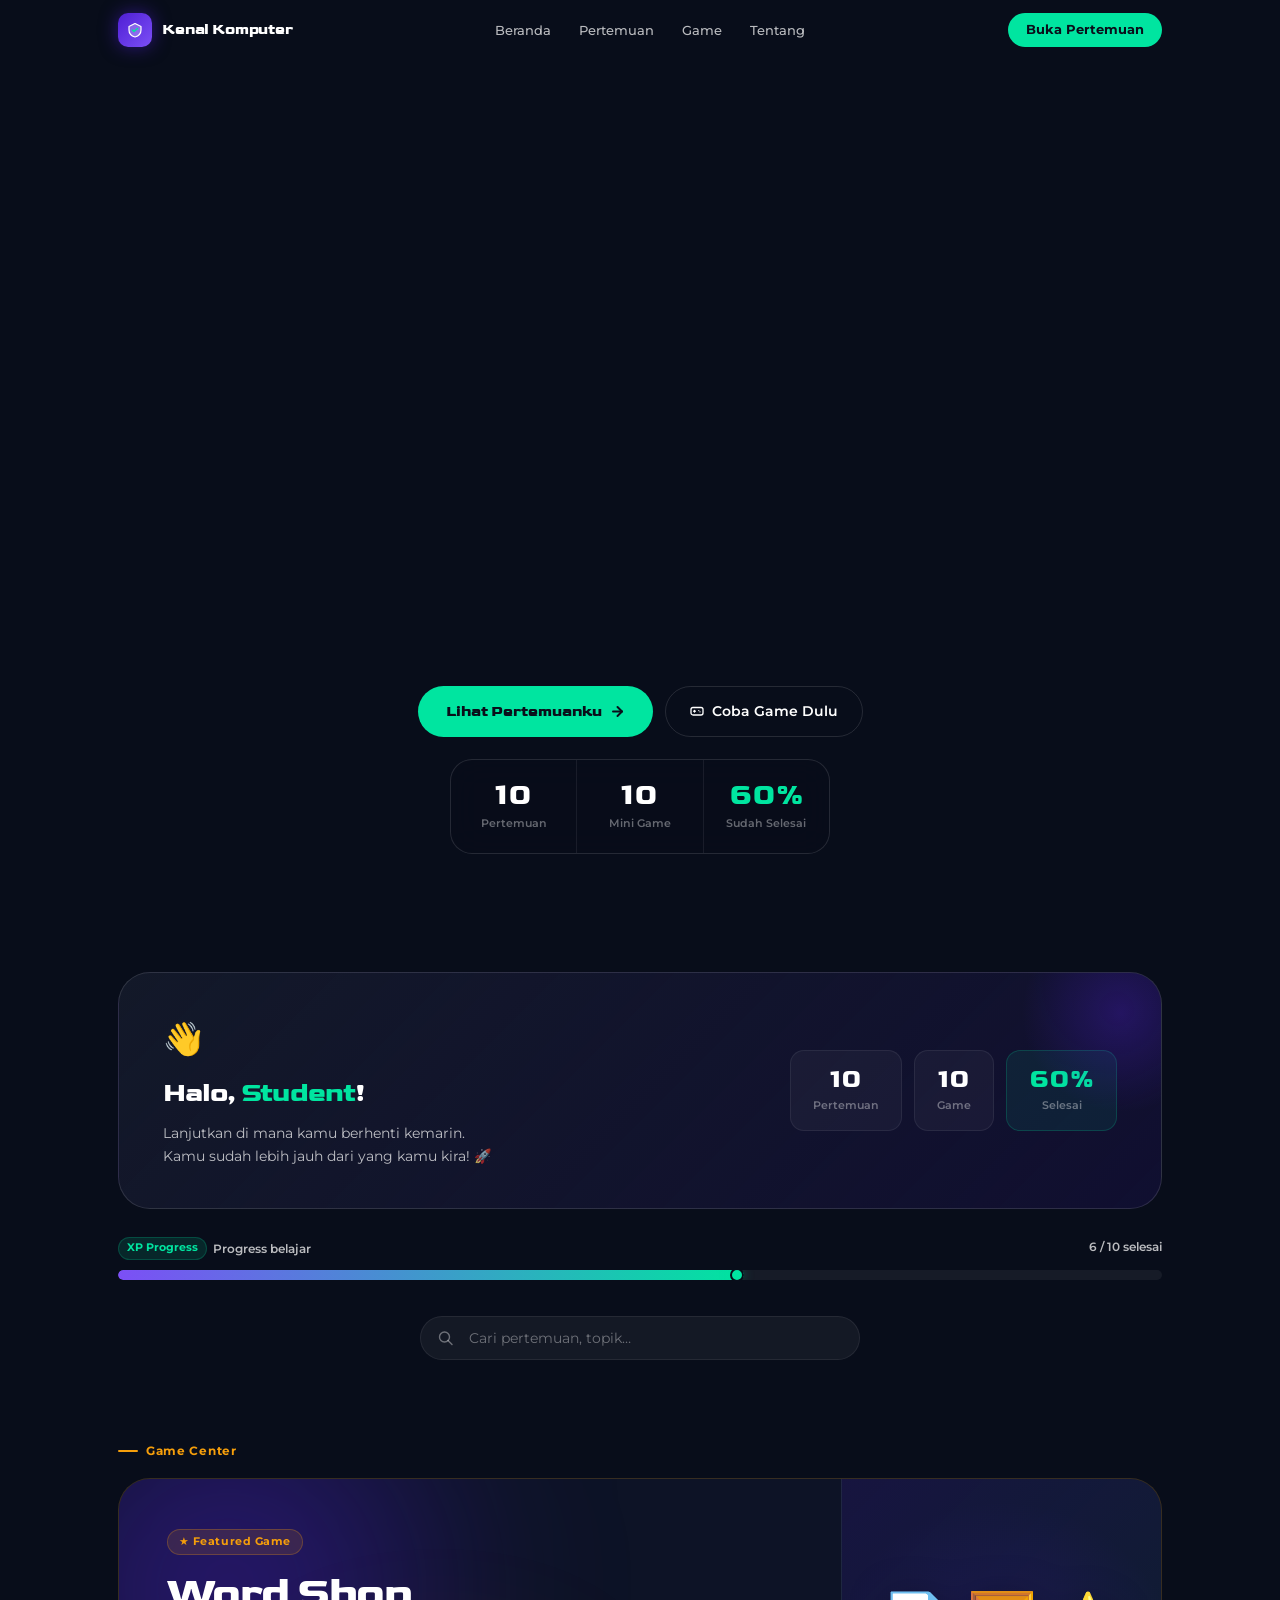
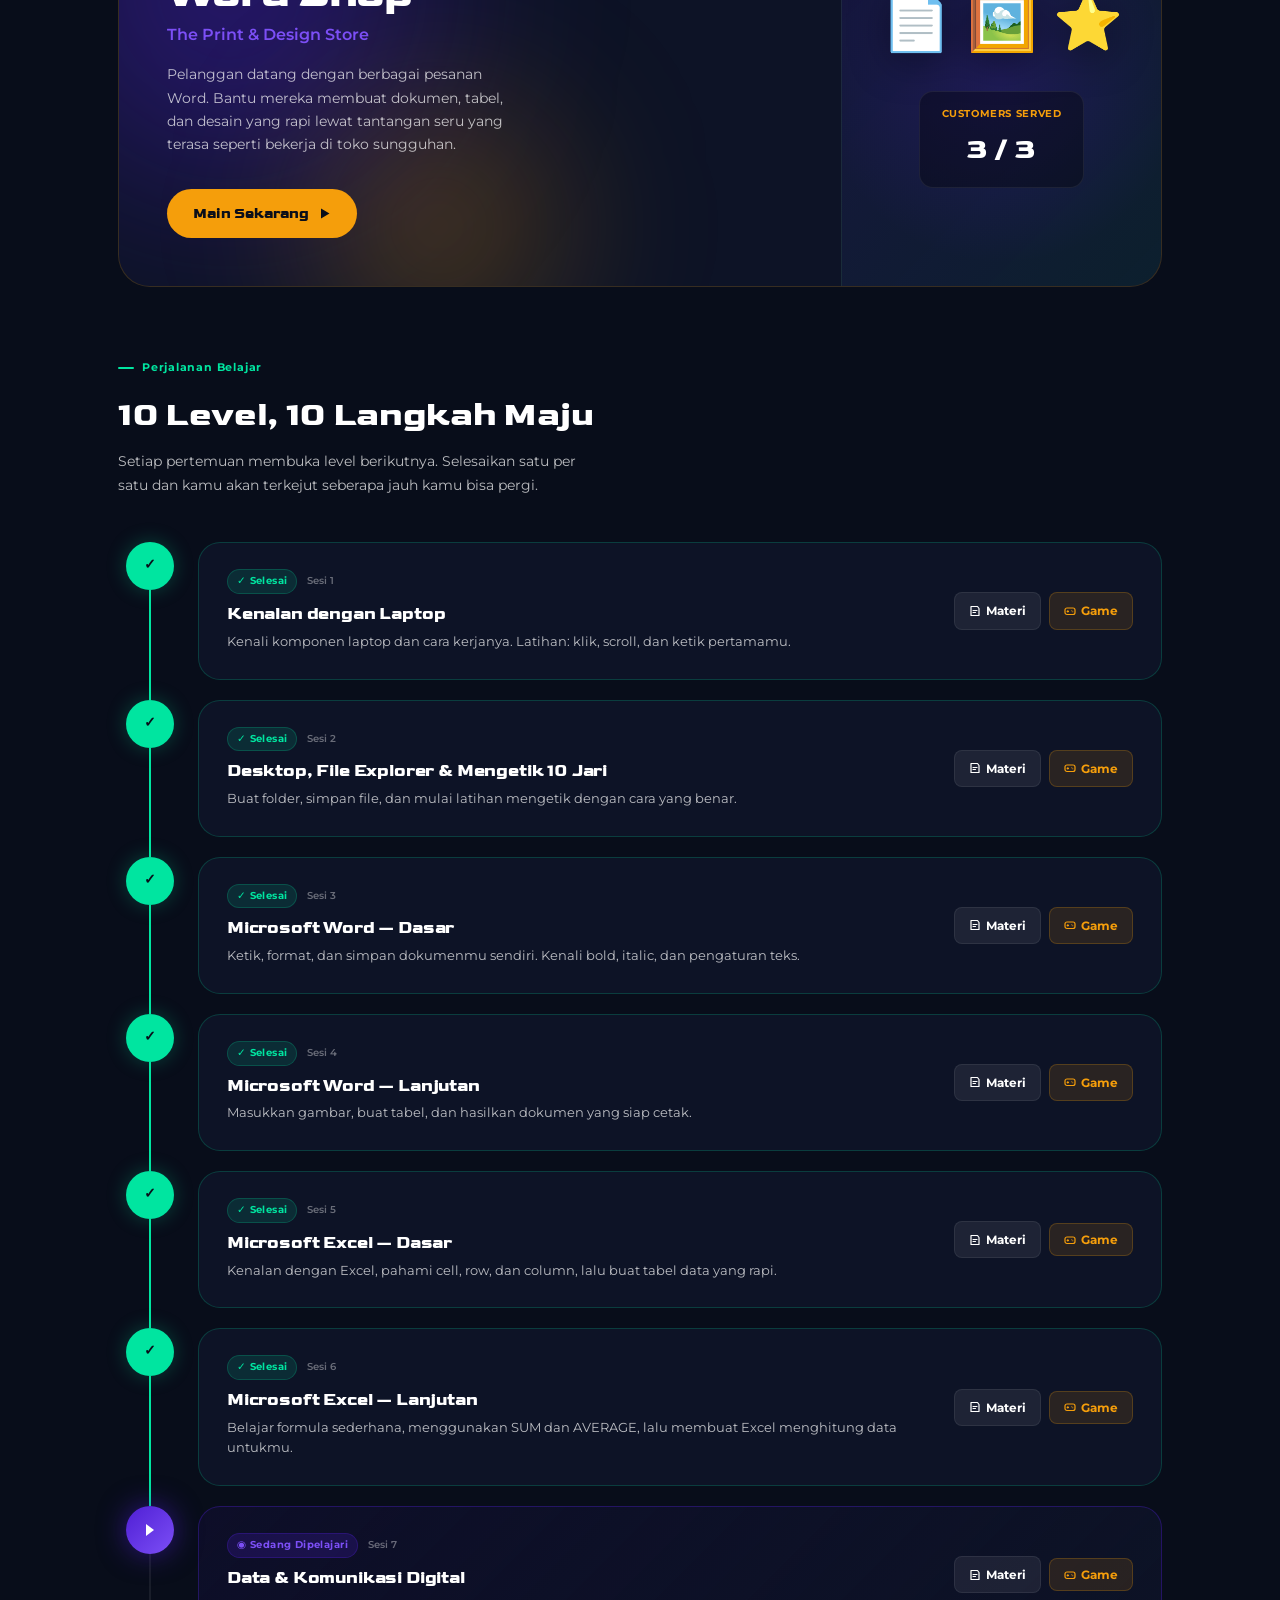
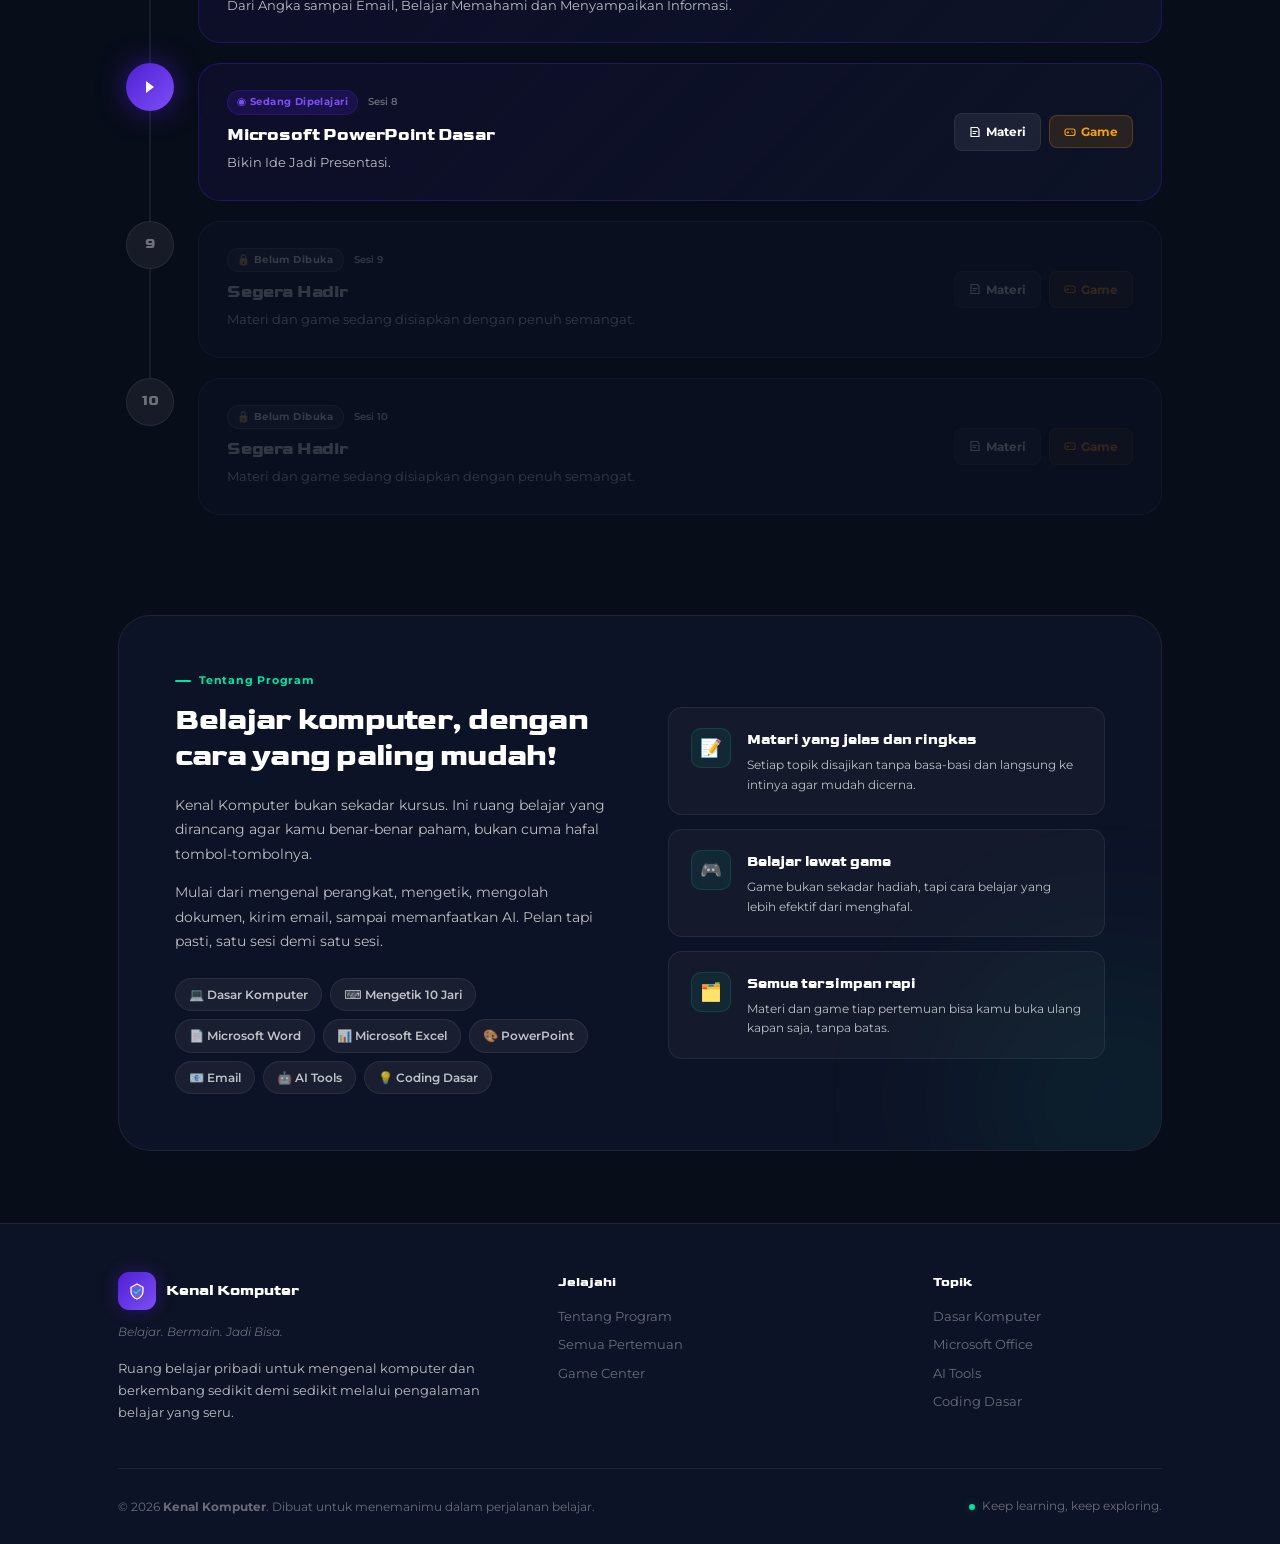
==== index.html @ 7214a3d4 "Update : unlocked pertemuan 7 dan 8" ====
<!DOCTYPE html>
<html lang="id">

<head>
  <meta charset="UTF-8" />
  <meta name="viewport" content="width=device-width, initial-scale=1.0, viewport-fit=cover" />
  <title>Kenal Komputer - Ruang Belajarmu</title>
  <meta name="description" content="Ruang belajar komputer dari nol dengan materi interaktif, video, dan game." />
  <meta property="og:title" content="Kenal Komputer - Ruang Belajarmu" />
  <meta property="og:description" content="Ruang belajar komputer dari nol dengan materi interaktif, video, dan game." />
  <meta property="og:type" content="website" />
  <meta name="twitter:card" content="summary_large_image" />
  <link rel="preconnect" href="https://fonts.googleapis.com" />
  <link rel="preconnect" href="https://fonts.gstatic.com" crossorigin />
  <link
    href="https://fonts.googleapis.com/css2?family=Goldman:wght@400;700&family=Montserrat:wght@300;400;500;600;700;800&display=swap"
    rel="stylesheet" />
  <style>
    /* ════════════════════════════════════════════
   TOKENS
════════════════════════════════════════════ */
    :root {
      --navy: #080D1A;
      --navy-2: #0D1326;
      --navy-3: #131929;
      --indigo: #4F1FD4;
      --indigo-lt: #7C4FF6;
      --mint: #00E5A0;
      --mint-dim: rgba(0, 229, 160, 0.12);
      --mint-glow: rgba(0, 229, 160, 0.25);
      --amber: #F59E0B;
      --amber-dim: rgba(245, 158, 11, 0.14);
      --ivory: #F5F1EB;
      --ivory-2: #EDE8DF;
      --white: #FFFFFF;
      --ink: #0A0E1A;
      --text-p: rgba(255, 255, 255, 0.72);
      --text-d: rgba(255, 255, 255, 0.38);
      --border: rgba(255, 255, 255, 0.07);
      --border-lt: rgba(255, 255, 255, 0.12);
      --r-s: 8px;
      --r-m: 14px;
      --r-l: 22px;
      --r-xl: 32px;
      --ease: cubic-bezier(.25, .1, .25, 1);
      --spring: cubic-bezier(.34, 1.56, .64, 1);
    }

    *,
    *::before,
    *::after {
      box-sizing: border-box;
      margin: 0;
      padding: 0
    }

    html {
      font-size: 16px;
      scroll-behavior: smooth
    }

    body {
      font-family: 'Montserrat', system-ui, sans-serif;
      background: var(--navy);
      color: var(--white);
      overflow-x: hidden;
      line-height: 1.6;
    }

    a {
      text-decoration: none;
      color: inherit
    }

    ul,
    ol {
      list-style: none
    }

    button {
      font-family: inherit;
      cursor: pointer;
      border: none;
      background: none
    }

    img {
      max-width: 100%;
      display: block
    }

    .sr-only {
      position: absolute;
      width: 1px;
      height: 1px;
      overflow: hidden;
      clip: rect(0, 0, 0, 0);
      white-space: nowrap
    }

    .wrap {
      width: 100%;
      max-width: 1100px;
      margin: 0 auto;
      padding: 0 28px
    }

    h1,
    h2,
    h3,
    .display {
      font-family: 'Goldman', sans-serif;
      letter-spacing: -0.01em
    }

    a:focus-visible,
    button:focus-visible {
      outline: 2px solid var(--mint);
      outline-offset: 3px;
      border-radius: 4px
    }

    /* ════════════════════════════════════════════
   NOISE TEXTURE OVERLAY
════════════════════════════════════════════ */
    body::before {
      content: '';
      position: fixed;
      inset: 0;
      z-index: 0;
      pointer-events: none;
      background-image: url("data:image/svg+xml,%3Csvg viewBox='0 0 256 256' xmlns='http://www.w3.org/2000/svg'%3E%3Cfilter id='n'%3E%3CfeTurbulence type='fractalNoise' baseFrequency='0.9' numOctaves='4' stitchTiles='stitch'/%3E%3C/filter%3E%3Crect width='100%25' height='100%25' filter='url(%23n)' opacity='0.04'/%3E%3C/svg%3E");
      opacity: 0.35;
    }

    /* ════════════════════════════════════════════
   NAVBAR
════════════════════════════════════════════ */
    .nav {
      position: fixed;
      top: 0;
      left: 0;
      right: 0;
      z-index: 900;
      height: 60px;
      transition: background .3s var(--ease);
    }

    .nav-inner {
      width: 100%;
      max-width: 1100px;
      margin: 0 auto;
      padding: 0 28px;
      height: 100%;
      display: flex;
      align-items: center;
      justify-content: space-between;
    }

    .nav.stuck {
      background: rgba(8, 13, 26, 0.90);
      backdrop-filter: blur(24px);
      -webkit-backdrop-filter: blur(24px);
      border-bottom: 1px solid var(--border);
    }

    .nav-logo {
      display: flex;
      align-items: center;
      gap: 10px;
      font-family: 'Goldman', sans-serif;
      font-weight: 800;
      font-size: 0.95rem;
      letter-spacing: -0.01em;
    }

    .logo-gem {
      width: 34px;
      height: 34px;
      border-radius: 10px;
      background: linear-gradient(135deg, var(--indigo), var(--indigo-lt));
      display: flex;
      align-items: center;
      justify-content: center;
      box-shadow: 0 0 18px rgba(79, 31, 212, 0.55);
      flex-shrink: 0;
    }

    .nav-links {
      display: flex;
      gap: 4px
    }

    .nav-a {
      font-size: 0.82rem;
      font-weight: 500;
      color: var(--text-p);
      padding: 6px 12px;
      border-radius: var(--r-s);
      transition: color .18s, background .18s;
    }

    .nav-a:hover {
      color: var(--white);
      background: rgba(255, 255, 255, 0.06)
    }

    .nav-cta {
      font-size: 0.80rem;
      font-weight: 700;
      background: var(--mint);
      color: var(--ink);
      padding: 7px 18px;
      border-radius: 100px;
      transition: box-shadow .2s, transform .2s;
    }

    .nav-cta:hover {
      box-shadow: 0 0 24px var(--mint-glow);
      transform: translateY(-1px)
    }

    .hamburger {
      display: none;
      flex-direction: column;
      gap: 5px;
      padding: 8px;
      border-radius: var(--r-s)
    }

    .hamburger span {
      display: block;
      width: 20px;
      height: 2px;
      background: var(--white);
      border-radius: 2px;
      transition: transform .22s, opacity .22s
    }

    .hamburger[aria-expanded="true"] span:nth-child(1) {
      transform: translateY(7px) rotate(45deg)
    }

    .hamburger[aria-expanded="true"] span:nth-child(2) {
      opacity: 0
    }

    .hamburger[aria-expanded="true"] span:nth-child(3) {
      transform: translateY(-7px) rotate(-45deg)
    }

    .mob-menu {
      display: none;
      position: fixed;
      top: 60px;
      left: 0;
      right: 0;
      z-index: 899;
      background: rgba(8, 13, 26, 0.97);
      backdrop-filter: blur(24px);
      padding: 12px 28px 24px;
      border-bottom: 1px solid var(--border);
      flex-direction: column;
      gap: 2px;
    }

    .mob-menu.open {
      display: flex
    }

    .mob-a {
      font-size: 0.9rem;
      font-weight: 600;
      color: var(--text-p);
      padding: 11px 12px;
      border-radius: var(--r-s);
      transition: background .15s, color .15s
    }

    .mob-a:hover {
      background: rgba(255, 255, 255, 0.05);
      color: var(--white)
    }

    /* ════════════════════════════════════════════
   HERO (FULL SCREEN VIDEO)
════════════════════════════════════════════ */
    .hero {
      min-height: 100svh;
      height: 100svh;
      width: 100%;
      display: flex;
      flex-direction: column;
      align-items: center;
      justify-content: flex-end;
      padding: 90px 24px 38px;
      position: relative;
      overflow: hidden;
      text-align: center;
    }

    /* full page video background */
    .hero-video-bg {
      position: absolute;
      inset: 0;
      width: 100%;
      height: 100%;
      z-index: 0;
      overflow: hidden;
      background: var(--navy);
    }

    .hero-video {
      width: 100%;
      height: 100%;
      object-fit: cover;
      display: block;
    }

    .hero-overlay {
      position: absolute;
      inset: 0;
      background: linear-gradient(
        180deg,
        rgba(8, 13, 26, 0.58) 0%,
        rgba(8, 13, 26, 0.12) 35%,
        rgba(8, 13, 26, 0.45) 70%,
        rgba(8, 13, 26, 0.92) 100%
      );
      pointer-events: none;
      z-index: 1;
    }

    .hero-inner {
      position: relative;
      z-index: 2;
      max-width: 860px;
      width: 100%;
      margin-bottom: 8px;
    }

    .hero-btns {
      display: flex;
      gap: 12px;
      justify-content: center;
      flex-wrap: wrap;
      margin-bottom: 22px;
    }

    .btn-main {
      display: inline-flex;
      align-items: center;
      gap: 8px;
      background: var(--mint);
      color: var(--ink);
      font-family: 'Goldman', sans-serif;
      font-weight: 700;
      font-size: 0.92rem;
      padding: 13px 28px;
      border-radius: 100px;
      box-shadow: 0 0 0 0 var(--mint-glow);
      transition: box-shadow .25s, transform .25s;
    }

    .btn-main:hover {
      box-shadow: 0 0 40px var(--mint-glow), 0 0 80px rgba(0, 229, 160, 0.12);
      transform: translateY(-2px)
    }

    .btn-outline {
      display: inline-flex;
      align-items: center;
      gap: 8px;
      color: var(--white);
      font-weight: 600;
      font-size: 0.90rem;
      padding: 13px 24px;
      border-radius: 100px;
      border: 1.5px solid var(--border-lt);
      transition: border-color .2s, background .2s, transform .2s;
    }

    .btn-outline:hover {
      border-color: rgba(255, 255, 255, 0.30);
      background: rgba(255, 255, 255, 0.06);
      transform: translateY(-1px)
    }

    /* hero stats strip */
    .hero-stats {
      display: flex;
      justify-content: center;
      gap: 0;
      max-width: 380px;
      margin: 0 auto;
      border: 1px solid var(--border-lt);
      border-radius: var(--r-l);
      overflow: hidden;
      background: rgba(8, 13, 26, 0.75);
      backdrop-filter: blur(16px);
      -webkit-backdrop-filter: blur(16px);
    }

    .hs {
      flex: 1;
      padding: 20px 12px;
      text-align: center;
      border-right: 1px solid var(--border)
    }

    .hs:last-child {
      border-right: none
    }

    .hs-n {
      display: block;
      font-family: 'Goldman', sans-serif;
      font-size: 1.9rem;
      font-weight: 800;
      color: var(--white);
      line-height: 1
    }

    .hs-n.mint {
      color: var(--mint)
    }

    .hs-l {
      display: block;
      font-size: 0.69rem;
      font-weight: 600;
      color: var(--text-d);
      margin-top: 5px
    }

    /* scroll cue */
    .scroll-cue {
      position: absolute;
      bottom: 32px;
      left: 50%;
      transform: translateX(-50%);
      display: flex;
      flex-direction: column;
      align-items: center;
      gap: 8px;
      opacity: 0.45;
      animation: fadeInUp 1s .8s both;
    }

    .scroll-cue span {
      font-size: 0.68rem;
      font-weight: 600;
      color: var(--text-d);
      letter-spacing: .05em
    }

    .scroll-mouse {
      width: 22px;
      height: 34px;
      border: 1.5px solid rgba(255, 255, 255, 0.25);
      border-radius: 11px;
      display: flex;
      justify-content: center;
      padding-top: 6px;
    }

    .scroll-wheel {
      width: 3px;
      height: 7px;
      background: var(--mint);
      border-radius: 2px;
      animation: scrollWheel 1.8s ease-in-out infinite
    }

    @keyframes scrollWheel {
      0% {
        transform: translateY(0);
        opacity: 1
      }

      100% {
        transform: translateY(10px);
        opacity: 0
      }
    }

    /* ════════════════════════════════════════════
   PROGRESS BANNER
════════════════════════════════════════════ */
    .progress-sec {
      padding: 72px 0 0;
      position: relative;
      z-index: 1
    }

    .pcard {
      background: linear-gradient(135deg, var(--navy-3) 0%, rgba(79, 31, 212, 0.12) 100%);
      border: 1px solid var(--border-lt);
      border-radius: var(--r-xl);
      padding: 40px 44px;
      display: grid;
      grid-template-columns: 1fr auto;
      gap: 36px;
      align-items: center;
      position: relative;
      overflow: hidden;
    }

    .pcard::before {
      content: '';
      position: absolute;
      top: -60px;
      right: -60px;
      width: 200px;
      height: 200px;
      border-radius: 50%;
      background: radial-gradient(circle, rgba(79, 31, 212, 0.3), transparent 70%);
      pointer-events: none;
    }

    .pcard-wave {
      font-size: 2rem;
      display: inline-block;
      animation: wave 3s ease-in-out infinite
    }

    @keyframes wave {

      0%,
      60%,
      100% {
        transform: rotate(0)
      }

      10%,
      30% {
        transform: rotate(-14deg)
      }

      20% {
        transform: rotate(12deg)
      }

      40% {
        transform: rotate(-4deg)
      }

      50% {
        transform: rotate(8deg)
      }
    }

    .pcard-greet {
      font-family: 'Goldman', sans-serif;
      font-size: 1.7rem;
      font-weight: 800;
      letter-spacing: -0.03em;
      margin: 8px 0 6px;
    }

    .pcard-name {
      color: var(--mint)
    }

    .pcard-msg {
      font-size: 0.88rem;
      color: var(--text-p);
      line-height: 1.65
    }

    .pcard-stats {
      display: flex;
      gap: 12px;
      flex-shrink: 0
    }

    .pstat {
      background: rgba(255, 255, 255, 0.04);
      border: 1px solid var(--border);
      border-radius: var(--r-m);
      padding: 16px 22px;
      text-align: center;
      min-width: 80px;
    }

    .pstat.hi {
      background: rgba(0, 229, 160, 0.08);
      border-color: rgba(0, 229, 160, 0.18)
    }

    .pstat-n {
      display: block;
      font-family: 'Goldman', sans-serif;
      font-size: 1.6rem;
      font-weight: 800;
      color: var(--white);
      line-height: 1
    }

    .pstat.hi .pstat-n {
      color: var(--mint)
    }

    .pstat-l {
      font-size: 0.68rem;
      font-weight: 600;
      color: var(--text-d);
      margin-top: 4px;
      display: block
    }

    /* xp bar */
    .xp-wrap {
      margin-top: 28px
    }

    .xp-head {
      display: flex;
      justify-content: space-between;
      margin-bottom: 10px;
      font-size: 0.78rem;
      font-weight: 600;
      color: var(--text-p)
    }

    .xp-label-left {
      display: flex;
      align-items: center;
      gap: 6px
    }

    .xp-tag {
      background: rgba(0, 229, 160, 0.12);
      border: 1px solid rgba(0, 229, 160, 0.20);
      color: var(--mint);
      font-size: 0.66rem;
      font-weight: 700;
      padding: 2px 8px;
      border-radius: 100px;
    }

    .xp-track {
      height: 10px;
      background: rgba(255, 255, 255, 0.06);
      border-radius: 100px;
      overflow: hidden;
      position: relative;
    }

    .xp-fill {
      height: 100%;
      width: 0%;
      border-radius: 100px;
      background: linear-gradient(90deg, var(--indigo-lt), var(--mint));
      transition: width 1.2s cubic-bezier(.4, 0, .2, 1);
      position: relative;
    }

    .xp-fill::after {
      content: '';
      position: absolute;
      right: 0;
      top: 50%;
      transform: translateY(-50%);
      width: 14px;
      height: 14px;
      border-radius: 50%;
      background: var(--mint);
      border: 2px solid var(--navy);
      box-shadow: 0 0 12px var(--mint-glow);
    }

    /* ════════════════════════════════════════════
   SEARCH
════════════════════════════════════════════ */
    .search-sec {
      padding: 36px 0 0
    }

    .search-box {
      max-width: 440px;
      margin: 0 auto;
      position: relative
    }

    .search-ico {
      position: absolute;
      left: 17px;
      top: 50%;
      transform: translateY(-50%);
      color: var(--text-d);
      pointer-events: none
    }

    .search-inp {
      width: 100%;
      background: rgba(255, 255, 255, 0.05);
      border: 1.5px solid var(--border);
      border-radius: 100px;
      padding: 12px 44px 12px 48px;
      font-family: 'Montserrat', sans-serif;
      font-size: 0.88rem;
      color: var(--white);
      outline: none;
      transition: border-color .2s, background .2s, box-shadow .2s;
    }

    .search-inp::placeholder {
      color: var(--text-d)
    }

    .search-inp:focus {
      border-color: rgba(0, 229, 160, 0.45);
      background: rgba(0, 229, 160, 0.04);
      box-shadow: 0 0 0 4px rgba(0, 229, 160, 0.08)
    }

    .search-x {
      position: absolute;
      right: 15px;
      top: 50%;
      transform: translateY(-50%);
      color: var(--text-d);
      padding: 4px;
      border-radius: 50%;
      transition: color .15s
    }

    .search-x:hover {
      color: var(--white)
    }

    .search-hint {
      text-align: center;
      font-size: 0.78rem;
      color: var(--text-d);
      margin-top: 8px;
      min-height: 18px
    }

    /* ════════════════════════════════════════════
   FEATURED GAME
════════════════════════════════════════════ */
    .game-sec {
      padding: 56px 0 0;
      position: relative;
      z-index: 1
    }

    .game-sec-label {
      font-size: 0.72rem;
      font-weight: 700;
      color: var(--amber);
      letter-spacing: .06em;
      margin-bottom: 18px;
      display: flex;
      align-items: center;
      gap: 8px;
    }

    .game-sec-label::before {
      content: '';
      width: 20px;
      height: 1.5px;
      background: var(--amber);
      border-radius: 2px
    }

    .game-card {
      border-radius: var(--r-xl);
      overflow: hidden;
      display: grid;
      grid-template-columns: 1fr 320px;
      border: 1px solid rgba(245, 158, 11, 0.18);
      position: relative;
      background: var(--navy-2);
    }

    .game-card-body {
      padding: 48px 48px;
      position: relative;
      z-index: 1
    }

    .game-glow-bg {
      position: absolute;
      top: -80px;
      left: -80px;
      width: 380px;
      height: 380px;
      border-radius: 50%;
      background: rgba(79, 31, 212, 0.4);
      filter: blur(100px);
      pointer-events: none;
    }

    .game-glow-bg-2 {
      position: absolute;
      bottom: -60px;
      left: 200px;
      width: 240px;
      height: 240px;
      border-radius: 50%;
      background: rgba(245, 158, 11, 0.25);
      filter: blur(80px);
      pointer-events: none;
    }

    .game-pill {
      display: inline-flex;
      align-items: center;
      gap: 5px;
      background: rgba(245, 158, 11, 0.12);
      border: 1px solid rgba(245, 158, 11, 0.25);
      color: var(--amber);
      font-size: 0.68rem;
      font-weight: 700;
      letter-spacing: .05em;
      padding: 3px 11px;
      border-radius: 100px;
      margin-bottom: 18px;
    }

    .game-h {
      font-family: 'Goldman', sans-serif;
      font-size: 2.6rem;
      font-weight: 800;
      letter-spacing: -0.03em;
      line-height: 1.03;
      color: var(--white);
      margin-bottom: 6px;
    }

    .game-sub {
      font-size: 1rem;
      font-weight: 600;
      color: var(--indigo-lt);
      margin-bottom: 16px
    }

    .game-desc {
      font-size: 0.85rem;
      color: var(--text-p);
      line-height: 1.72;
      max-width: 360px;
      margin-bottom: 32px
    }

    .btn-play {
      display: inline-flex;
      align-items: center;
      gap: 9px;
      background: var(--amber);
      color: var(--ink);
      font-family: 'Goldman', sans-serif;
      font-weight: 800;
      font-size: 0.90rem;
      padding: 13px 26px;
      border-radius: 100px;
      box-shadow: 0 0 0 0 rgba(245, 158, 11, 0.3);
      transition: box-shadow .25s, transform .25s;
    }

    .btn-play:hover {
      box-shadow: 0 0 32px rgba(245, 158, 11, 0.4);
      transform: translateY(-2px)
    }

    /* right panel — game art */
    .game-art {
      background: linear-gradient(135deg, rgba(79, 31, 212, 0.15), rgba(0, 229, 160, 0.06));
      border-left: 1px solid rgba(255, 255, 255, 0.06);
      display: flex;
      flex-direction: column;
      align-items: center;
      justify-content: center;
      padding: 40px 32px;
      gap: 24px;
      position: relative;
      overflow: hidden;
    }

    .game-art::before {
      content: '';
      position: absolute;
      inset: 0;
      background: radial-gradient(circle at 50% 50%, rgba(79, 31, 212, 0.2), transparent 70%);
    }

    .game-art-icons {
      font-size: 3.5rem;
      display: flex;
      gap: 16px;
      position: relative;
      z-index: 1;
      filter: drop-shadow(0 8px 20px rgba(0, 0, 0, 0.4))
    }

    .game-art-icons span {
      display: block;
      animation: floatIcon 3s ease-in-out infinite
    }

    .game-art-icons span:nth-child(2) {
      animation-delay: .5s;
      animation-duration: 3.5s
    }

    .game-art-icons span:nth-child(3) {
      animation-delay: 1s;
      animation-duration: 2.8s
    }

    @keyframes floatIcon {

      0%,
      100% {
        transform: translateY(0)
      }

      50% {
        transform: translateY(-10px)
      }
    }

    .game-art-score {
      position: relative;
      z-index: 1;
      background: rgba(0, 0, 0, 0.35);
      border: 1px solid var(--border);
      border-radius: var(--r-m);
      padding: 14px 22px;
      text-align: center;
    }

    .game-art-score-lbl {
      font-size: 0.65rem;
      font-weight: 700;
      color: var(--amber);
      letter-spacing: .06em;
      margin-bottom: 4px
    }

    .game-art-score-n {
      font-family: 'Goldman', sans-serif;
      font-size: 1.8rem;
      font-weight: 800;
      color: var(--white)
    }

    /* ════════════════════════════════════════════
   SESSIONS — LEVEL MAP LAYOUT
════════════════════════════════════════════ */
    .sessions-sec {
      padding: 72px 0 0;
      position: relative;
      z-index: 1
    }

    .sessions-head {
      margin-bottom: 44px
    }

    .sec-eyebrow {
      font-size: 0.70rem;
      font-weight: 700;
      color: var(--mint);
      letter-spacing: .07em;
      margin-bottom: 12px;
      display: flex;
      align-items: center;
      gap: 8px;
    }

    .sec-eyebrow::before {
      content: '';
      width: 16px;
      height: 1.5px;
      background: var(--mint);
      border-radius: 2px
    }

    .sec-h {
      font-family: 'Goldman', sans-serif;
      font-size: clamp(1.6rem, 3vw, 2.1rem);
      font-weight: 800;
      margin-bottom: 8px
    }

    .sec-p {
      font-size: 0.88rem;
      color: var(--text-p);
      max-width: 480px;
      line-height: 1.7
    }

    /* map track */
    .level-map {
      display: flex;
      flex-direction: column;
      gap: 0
    }

    .level-row {
      display: grid;
      grid-template-columns: 64px 1fr;
      gap: 0;
      align-items: stretch;
    }

    /* connector */
    .level-connector {
      display: flex;
      flex-direction: column;
      align-items: center
    }

    .level-node {
      width: 48px;
      height: 48px;
      border-radius: 50%;
      display: flex;
      align-items: center;
      justify-content: center;
      font-family: 'Goldman', sans-serif;
      font-weight: 800;
      font-size: 0.85rem;
      flex-shrink: 0;
      position: relative;
      z-index: 2;
      transition: transform .2s var(--spring);
    }

    .level-node.done {
      background: var(--mint);
      color: var(--ink);
      box-shadow: 0 0 20px var(--mint-glow);
    }

    .level-node.active {
      background: linear-gradient(135deg, var(--indigo), var(--indigo-lt));
      color: var(--white);
      box-shadow: 0 0 28px rgba(79, 31, 212, 0.55);
      animation: nodePulse 2.5s ease-in-out infinite;
    }

    .level-node.locked {
      background: rgba(255, 255, 255, 0.06);
      color: var(--text-d);
      border: 1.5px solid var(--border);
    }

    @keyframes nodePulse {

      0%,
      100% {
        box-shadow: 0 0 28px rgba(79, 31, 212, 0.55)
      }

      50% {
        box-shadow: 0 0 44px rgba(79, 31, 212, 0.80)
      }
    }

    .level-line {
      width: 2px;
      flex: 1;
      background: var(--border);
      margin: 0 auto;
      min-height: 24px
    }

    .level-line.done-line {
      background: linear-gradient(180deg, var(--mint), var(--mint))
    }

    .level-card {
      margin: 0 0 20px 16px;
      background: var(--navy-2);
      border: 1.5px solid var(--border);
      border-radius: var(--r-l);
      padding: 26px 28px;
      display: flex;
      align-items: center;
      justify-content: space-between;
      gap: 20px;
      transition: border-color .2s, transform .2s, box-shadow .2s;
      cursor: default;
      opacity: 0;
      transform: translateX(-16px);
    }

    .level-card.reveal {
      opacity: 1;
      transform: translateX(0);
      transition: opacity .4s var(--ease), transform .4s var(--ease), border-color .2s, box-shadow .2s
    }

    .level-card.st-done {
      border-color: rgba(0, 229, 160, 0.20)
    }

    .level-card.st-done:hover {
      border-color: rgba(0, 229, 160, 0.40);
      transform: translateX(4px);
      box-shadow: 0 8px 32px rgba(0, 229, 160, 0.08)
    }

    .level-card.st-active {
      border-color: rgba(79, 31, 212, 0.35);
      background: linear-gradient(135deg, rgba(79, 31, 212, 0.08), var(--navy-2))
    }

    .level-card.st-active:hover {
      border-color: rgba(79, 31, 212, 0.55);
      transform: translateX(4px);
      box-shadow: 0 8px 32px rgba(79, 31, 212, 0.14)
    }

    .level-card.st-locked {
      opacity: 0.45
    }

    .level-card.st-locked.reveal {
      opacity: 0.45
    }

    .level-card:not(.st-locked):hover {
      cursor: default
    }

    .lc-left {
      flex: 1;
      min-width: 0
    }

    .lc-top {
      display: flex;
      align-items: center;
      gap: 10px;
      margin-bottom: 10px
    }

    .lc-badge {
      font-size: 0.65rem;
      font-weight: 700;
      letter-spacing: .04em;
      padding: 3px 9px;
      border-radius: 100px;
    }

    .badge-done {
      background: rgba(0, 229, 160, 0.12);
      color: var(--mint);
      border: 1px solid rgba(0, 229, 160, 0.20)
    }

    .badge-active {
      background: rgba(79, 31, 212, 0.20);
      color: var(--indigo-lt);
      border: 1px solid rgba(79, 31, 212, 0.30);
      animation: badgePulse 2.5s ease-in-out infinite
    }

    @keyframes badgePulse {

      0%,
      100% {
        box-shadow: 0 0 0 0 rgba(79, 31, 212, .2)
      }

      50% {
        box-shadow: 0 0 0 4px transparent
      }
    }

    .badge-locked {
      background: rgba(255, 255, 255, 0.04);
      color: var(--text-d);
      border: 1px solid var(--border)
    }

    .lc-sesh {
      font-size: 0.65rem;
      font-weight: 600;
      color: var(--text-d)
    }

    .lc-title {
      font-family: 'Goldman', sans-serif;
      font-size: 1.05rem;
      font-weight: 700;
      color: var(--white);
      margin-bottom: 6px;
      line-height: 1.3
    }

    .level-card.st-locked .lc-title {
      color: var(--text-d)
    }

    .lc-desc {
      font-size: 0.80rem;
      color: var(--text-p);
      line-height: 1.62
    }

    .level-card.st-locked .lc-desc {
      color: var(--text-d)
    }

    .lc-right {
      display: flex;
      gap: 8px;
      flex-shrink: 0;
      align-items: center
    }

    .lc-btn {
      display: inline-flex;
      align-items: center;
      gap: 5px;
      font-size: 0.75rem;
      font-weight: 700;
      padding: 8px 14px;
      border-radius: var(--r-s);
      transition: background .18s, transform .18s, box-shadow .18s;
      white-space: nowrap;
    }

    .lc-btn-mat {
      background: rgba(255, 255, 255, 0.07);
      color: var(--white);
      border: 1px solid var(--border)
    }

    .lc-btn-mat:hover {
      background: rgba(255, 255, 255, 0.12);
      border-color: var(--border-lt);
      transform: translateY(-1px)
    }

    .lc-btn-game {
      background: rgba(245, 158, 11, 0.12);
      color: var(--amber);
      border: 1px solid rgba(245, 158, 11, 0.22)
    }

    .lc-btn-game:hover {
      background: rgba(245, 158, 11, 0.20);
      border-color: rgba(245, 158, 11, 0.40);
      transform: translateY(-1px);
      box-shadow: 0 4px 14px rgba(245, 158, 11, 0.18)
    }

    .level-card.st-locked .lc-btn {
      opacity: 0.35;
      pointer-events: none
    }

    .no-results {
      text-align: center;
      padding: 60px 20px;
      display: none;
      color: var(--text-d);
      font-size: 0.9rem;
    }

    .no-results em {
      font-style: normal;
      font-size: 2.5rem;
      display: block;
      margin-bottom: 12px
    }

    /* ════════════════════════════════════════════
   ABOUT
════════════════════════════════════════════ */
    .about-sec {
      padding: 80px 0 72px;
      position: relative;
      z-index: 1
    }

    .about-grid {
      display: grid;
      grid-template-columns: 1fr 1fr;
      gap: 56px;
      align-items: center;
      background: var(--navy-2);
      border: 1px solid var(--border);
      border-radius: var(--r-xl);
      padding: 56px;
      position: relative;
      overflow: hidden;
    }

    .about-grid::before {
      content: '';
      position: absolute;
      bottom: -100px;
      right: -100px;
      width: 300px;
      height: 300px;
      border-radius: 50%;
      background: rgba(0, 229, 160, 0.06);
      filter: blur(80px);
      pointer-events: none;
    }

    .about-h {
      font-family: 'Goldman', sans-serif;
      font-size: 1.9rem;
      font-weight: 800;
      letter-spacing: -0.025em;
      line-height: 1.2;
      margin-bottom: 18px
    }

    .about-p {
      font-size: 0.86rem;
      color: var(--text-p);
      line-height: 1.78;
      margin-bottom: 14px
    }

    .about-tags {
      display: flex;
      flex-wrap: wrap;
      gap: 8px;
      margin-top: 24px
    }

    .about-tag {
      font-size: 0.76rem;
      font-weight: 600;
      color: var(--text-p);
      background: rgba(255, 255, 255, 0.05);
      border: 1px solid var(--border);
      padding: 6px 13px;
      border-radius: 100px;
      transition: border-color .18s, color .18s;
    }

    .about-tag:hover {
      border-color: rgba(0, 229, 160, 0.3);
      color: var(--mint)
    }

    .about-feats {
      display: flex;
      flex-direction: column;
      gap: 14px
    }

    .afeat {
      background: rgba(255, 255, 255, 0.03);
      border: 1px solid var(--border);
      border-radius: var(--r-m);
      padding: 20px 22px;
      display: flex;
      align-items: flex-start;
      gap: 16px;
      transition: border-color .2s, background .2s;
    }

    .afeat:hover {
      border-color: rgba(0, 229, 160, 0.20);
      background: rgba(0, 229, 160, 0.03)
    }

    .afeat-icon {
      width: 40px;
      height: 40px;
      border-radius: 10px;
      background: rgba(0, 229, 160, 0.08);
      border: 1px solid rgba(0, 229, 160, 0.14);
      display: flex;
      align-items: center;
      justify-content: center;
      font-size: 1.1rem;
      flex-shrink: 0;
    }

    .afeat-title {
      font-family: 'Goldman', sans-serif;
      font-size: 0.9rem;
      font-weight: 700;
      color: var(--white);
      margin-bottom: 4px
    }

    .afeat-desc {
      font-size: 0.78rem;
      color: var(--text-p);
      line-height: 1.55
    }

    /* ════════════════════════════════════════════
   FOOTER
════════════════════════════════════════════ */
    .footer {
      background: var(--navy-2);
      border-top: 1px solid var(--border);
      padding: 48px 0 28px;
    }

    .footer-grid {
      display: grid;
      grid-template-columns: 1.2fr 1fr 0.7fr;
      gap: 48px;
      padding-bottom: 44px;
      border-bottom: 1px solid var(--border);
      margin-bottom: 28px;
    }

    .footer-logo {
      display: flex;
      align-items: center;
      gap: 10px;
      margin-bottom: 12px
    }

    .footer-logo-mark {
      width: 38px;
      height: 38px;
      border-radius: 11px;
      background: linear-gradient(135deg, var(--indigo), var(--indigo-lt));
      display: flex;
      align-items: center;
      justify-content: center;
      box-shadow: 0 0 16px rgba(79, 31, 212, 0.40);
    }

    .footer-logo-name {
      font-family: 'Goldman', sans-serif;
      font-weight: 800;
      font-size: 0.95rem
    }

    .footer-tagline {
      font-size: 0.78rem;
      color: var(--text-d);
      font-style: italic;
      margin-bottom: 16px
    }

    .footer-desc {
      font-size: 0.80rem;
      color: var(--text-p);
      line-height: 1.72
    }

    .footer-col-h {
      font-family: 'Goldman', sans-serif;
      font-size: 0.80rem;
      font-weight: 700;
      color: var(--white);
      margin-bottom: 14px
    }

    .footer-links-col {
      display: flex;
      flex-direction: column;
      gap: 8px
    }

    .footer-link {
      font-size: 0.80rem;
      color: var(--text-d);
      transition: color .15s
    }

    .footer-link:hover {
      color: var(--mint)
    }

    .footer-bottom {
      display: flex;
      justify-content: space-between;
      align-items: center;
      flex-wrap: wrap;
      gap: 12px
    }

    .footer-copy {
      font-size: 0.75rem;
      color: var(--text-d)
    }

    .footer-status {
      display: flex;
      align-items: center;
      gap: 7px;
      font-size: 0.73rem;
      color: var(--text-d)
    }

    .status-dot {
      width: 6px;
      height: 6px;
      border-radius: 50%;
      background: var(--mint);
      box-shadow: 0 0 8px var(--mint-glow);
      animation: blink 1.6s ease-in-out infinite
    }

    /* ════════════════════════════════════════════
   ANIMATIONS & UTILITIES
════════════════════════════════════════════ */
    @keyframes fadeInUp {
      from {
        opacity: 0;
        transform: translateY(16px)
      }

      to {
        opacity: 1;
        transform: translateY(0)
      }
    }

    .fade-up {
      animation: fadeInUp .7s var(--ease) both
    }

    .d1 {
      animation-delay: .1s
    }

    .d2 {
      animation-delay: .22s
    }

    .d3 {
      animation-delay: .34s
    }

    .d4 {
      animation-delay: .46s
    }

    /* ════════════════════════════════════════════
   RESPONSIVE
════════════════════════════════════════════ */
    @media(max-width:860px) {

      .nav-links,
      .nav-cta {
        display: none
      }

      .hamburger {
        display: flex
      }

      .game-card {
        grid-template-columns: 1fr
      }

      .game-art {
        display: none
      }

      .about-grid {
        grid-template-columns: 1fr;
        gap: 36px;
        padding: 36px 28px
      }

      .footer-grid {
        grid-template-columns: 1fr;
        gap: 32px
      }

      .pcard {
        grid-template-columns: 1fr;
        gap: 24px
      }

      .pcard-stats {
        justify-content: flex-start
      }
    }

    @media(max-width:600px) {
      .wrap {
        padding: 0 18px
      }

      .hero {
        padding: 76px 16px 28px;
      }

      .hero-btns {
        flex-direction: column;
        width: 100%
      }

      .btn-main,
      .btn-outline {
        width: 100%;
        justify-content: center
      }

      .level-row {
        grid-template-columns: 50px 1fr
      }

      .level-node {
        width: 40px;
        height: 40px;
        font-size: 0.78rem
      }

      .lc-right {
        display: none
      }

      .game-card-body {
        padding: 32px 24px
      }

      .game-h {
        font-size: 2rem
      }
    }

    @media(prefers-reduced-motion:reduce) {

      *,
      *::before,
      *::after {
        animation-duration: .01ms !important;
        animation-iteration-count: 1 !important;
        transition-duration: .1ms !important
      }

      html {
        scroll-behavior: auto
      }

      .xp-fill {
        transition: none
      }
    }

    /* ════════════════════════════════════════════
   COMING SOON POPUP
════════════════════════════════════════════ */
    .cs-backdrop {
      position: fixed;
      inset: 0;
      z-index: 9998;
      background: rgba(8, 13, 26, 0.72);
      backdrop-filter: blur(8px);
      -webkit-backdrop-filter: blur(8px);
      display: flex;
      align-items: center;
      justify-content: center;
      padding: 20px;
      opacity: 0;
      pointer-events: none;
      transition: opacity .25s var(--ease);
    }

    .cs-backdrop.open {
      opacity: 1;
      pointer-events: all;
    }

    .cs-box {
      position: relative;
      background: var(--navy-2);
      border: 1px solid var(--border-lt);
      border-radius: var(--r-xl);
      padding: 40px 36px 36px;
      max-width: 420px;
      width: 100%;
      text-align: center;
      transform: translateY(18px) scale(0.97);
      transition: transform .3s var(--spring), opacity .25s var(--ease);
      opacity: 0;
      overflow: hidden;
    }

    .cs-backdrop.open .cs-box {
      transform: translateY(0) scale(1);
      opacity: 1;
    }

    /* decorative glow blobs */
    .cs-box::before {
      content: '';
      position: absolute;
      top: -70px;
      left: 50%;
      transform: translateX(-50%);
      width: 260px;
      height: 200px;
      border-radius: 50%;
      background: radial-gradient(circle, rgba(79, 31, 212, 0.45) 0%, transparent 70%);
      pointer-events: none;
    }

    .cs-box::after {
      content: '';
      position: absolute;
      bottom: -50px;
      right: -40px;
      width: 180px;
      height: 180px;
      border-radius: 50%;
      background: radial-gradient(circle, rgba(0, 229, 160, 0.15) 0%, transparent 70%);
      pointer-events: none;
    }

    .cs-close {
      position: absolute;
      top: 16px;
      right: 16px;
      width: 32px;
      height: 32px;
      border-radius: 50%;
      background: rgba(255, 255, 255, 0.07);
      border: 1px solid var(--border);
      display: flex;
      align-items: center;
      justify-content: center;
      color: var(--text-d);
      font-size: 1rem;
      transition: background .15s, color .15s, transform .15s;
      z-index: 1;
    }

    .cs-close:hover {
      background: rgba(255, 255, 255, 0.13);
      color: var(--white);
      transform: scale(1.1);
    }

    .cs-icon-wrap {
      position: relative;
      display: inline-flex;
      align-items: center;
      justify-content: center;
      width: 72px;
      height: 72px;
      border-radius: 50%;
      margin: 0 auto 20px;
      z-index: 1;
    }

    .cs-icon-wrap-mat {
      background: rgba(79, 31, 212, 0.18);
      border: 1.5px solid rgba(124, 79, 246, 0.35);
      box-shadow: 0 0 28px rgba(79, 31, 212, 0.3);
    }

    .cs-icon-wrap-game {
      background: rgba(245, 158, 11, 0.14);
      border: 1.5px solid rgba(245, 158, 11, 0.30);
      box-shadow: 0 0 28px rgba(245, 158, 11, 0.2);
    }

    .cs-icon {
      font-size: 2.2rem;
      animation: csBob 3s ease-in-out infinite;
    }

    @keyframes csBob {
      0%, 100% { transform: translateY(0) rotate(-3deg); }
      50% { transform: translateY(-6px) rotate(3deg); }
    }

    .cs-badge {
      display: inline-flex;
      align-items: center;
      gap: 6px;
      font-size: 0.65rem;
      font-weight: 700;
      letter-spacing: .06em;
      padding: 4px 12px;
      border-radius: 100px;
      margin-bottom: 14px;
      position: relative;
      z-index: 1;
    }

    .cs-badge-mat {
      background: rgba(124, 79, 246, 0.15);
      border: 1px solid rgba(124, 79, 246, 0.30);
      color: var(--indigo-lt);
    }

    .cs-badge-game {
      background: var(--amber-dim);
      border: 1px solid rgba(245, 158, 11, 0.28);
      color: var(--amber);
    }

    .cs-badge-dot {
      width: 6px;
      height: 6px;
      border-radius: 50%;
      animation: csPulse 1.5s ease-in-out infinite;
    }

    .cs-badge-mat .cs-badge-dot { background: var(--indigo-lt); }
    .cs-badge-game .cs-badge-dot { background: var(--amber); }

    @keyframes csPulse {
      0%, 100% { opacity: 1; transform: scale(1); }
      50% { opacity: 0.5; transform: scale(0.7); }
    }

    .cs-title {
      font-family: 'Goldman', sans-serif;
      font-size: 1.35rem;
      font-weight: 700;
      letter-spacing: -0.01em;
      margin-bottom: 10px;
      position: relative;
      z-index: 1;
    }

    .cs-desc {
      font-size: 0.85rem;
      color: var(--text-p);
      line-height: 1.65;
      margin-bottom: 28px;
      position: relative;
      z-index: 1;
    }

    .cs-session-info {
      display: inline-flex;
      align-items: center;
      gap: 8px;
      background: rgba(255, 255, 255, 0.04);
      border: 1px solid var(--border);
      border-radius: var(--r-m);
      padding: 10px 18px;
      font-size: 0.78rem;
      font-weight: 600;
      color: var(--text-p);
      margin-bottom: 24px;
      position: relative;
      z-index: 1;
    }

    .cs-session-info strong {
      color: var(--white);
    }

    .cs-progress-dots {
      display: flex;
      justify-content: center;
      gap: 6px;
      margin-bottom: 28px;
      position: relative;
      z-index: 1;
    }

    .cs-dot {
      width: 8px;
      height: 8px;
      border-radius: 50%;
      background: rgba(255, 255, 255, 0.12);
    }

    .cs-dot.active {
      width: 24px;
      border-radius: 4px;
    }

    .cs-dot-mat.active { background: var(--indigo-lt); }
    .cs-dot-game.active { background: var(--amber); }

    .cs-btn-close {
      display: inline-flex;
      align-items: center;
      justify-content: center;
      gap: 8px;
      width: 100%;
      padding: 13px 24px;
      border-radius: 100px;
      font-family: 'Goldman', sans-serif;
      font-size: 0.85rem;
      font-weight: 700;
      transition: box-shadow .2s, transform .2s, background .2s;
      position: relative;
      z-index: 1;
    }

    .cs-btn-close-mat {
      background: linear-gradient(135deg, var(--indigo), var(--indigo-lt));
      color: var(--white);
      box-shadow: 0 4px 24px rgba(79, 31, 212, 0.35);
    }

    .cs-btn-close-mat:hover {
      box-shadow: 0 4px 36px rgba(79, 31, 212, 0.55);
      transform: translateY(-1px);
    }

    .cs-btn-close-game {
      background: linear-gradient(135deg, #D97706, var(--amber));
      color: var(--ink);
      box-shadow: 0 4px 24px rgba(245, 158, 11, 0.3);
    }

    .cs-btn-close-game:hover {
      box-shadow: 0 4px 36px rgba(245, 158, 11, 0.5);
      transform: translateY(-1px);
    }

    /* star particles inside popup */
    .cs-particles {
      position: absolute;
      inset: 0;
      pointer-events: none;
      overflow: hidden;
      border-radius: var(--r-xl);
    }

    .cs-star {
      position: absolute;
      width: 3px;
      height: 3px;
      border-radius: 50%;
      background: var(--mint);
      opacity: 0;
      animation: csStar 4s ease-in-out infinite;
    }

    @keyframes csStar {
      0% { opacity: 0; transform: translateY(0) scale(0); }
      30% { opacity: 0.8; transform: translateY(-20px) scale(1); }
      100% { opacity: 0; transform: translateY(-60px) scale(0.5); }
    }
  </style>
</head>

<body>

  <!-- ═══ NAV ═══ -->
  <nav class="nav" id="nav" aria-label="Navigasi utama">
    <div class="nav-inner">
      <a href="#hero" class="nav-logo">
        <div class="logo-gem" aria-hidden="true">
          <svg width="16" height="16" viewBox="0 0 16 16" fill="none">
            <path d="M8 1.5L2 4.5V8C2 11.14 4.63 14.03 8 15C11.37 14.03 14 11.14 14 8V4.5L8 1.5Z" fill="white"
              opacity=".25" />
            <path d="M8 1.5L2 4.5V8C2 11.14 4.63 14.03 8 15C11.37 14.03 14 11.14 14 8V4.5L8 1.5Z" stroke="white"
              stroke-width="1.2" stroke-linejoin="round" />
            <path d="M5.5 8L7 9.5L10.5 6.5" stroke="#00E5A0" stroke-width="1.5" stroke-linecap="round"
              stroke-linejoin="round" />
          </svg>
        </div>
        Kenal Komputer
      </a>
      <ul class="nav-links" role="list">
        <li><a href="#hero" class="nav-a">Beranda</a></li>
        <li><a href="#sessions" class="nav-a">Pertemuan</a></li>
        <li><a href="#game-center" class="nav-a">Game</a></li>
        <li><a href="#about" class="nav-a">Tentang</a></li>
      </ul>
      <a href="#sessions" class="nav-cta">Buka Pertemuan</a>
      <button class="hamburger" id="hamburger" aria-label="Buka menu" aria-expanded="false">
        <span></span><span></span><span></span>
      </button>
    </div>
  </nav>
  <div class="mob-menu" id="mob-menu" aria-hidden="true">
    <a href="#hero" class="mob-a">Beranda</a>
    <a href="#sessions" class="mob-a">Pertemuan</a>
    <a href="#game-center" class="mob-a">Game</a>
    <a href="#about" class="mob-a">Tentang</a>
  </div>

  <!-- ═══ HERO (FULL 1 HALAMAN VIDEO) ═══ -->
  <section class="hero" id="hero" aria-label="Hero Video">
    <div class="hero-video-bg">
      <video class="hero-video" id="hero-video" autoplay loop muted playsinline preload="auto">
        <source src="hero_section.mp4" type="video/mp4" />
        Browser Anda tidak mendukung tag video.
      </video>
      <div class="hero-overlay" aria-hidden="true"></div>
    </div>

    <div class="hero-inner">
      <div class="hero-btns fade-up d1">
        <a href="#sessions" class="btn-main">
          Lihat Pertemuanku
          <svg width="15" height="15" viewBox="0 0 15 15" fill="none" aria-hidden="true">
            <path d="M7.5 3L12 7.5L7.5 12" stroke="currentColor" stroke-width="2" stroke-linecap="round"
              stroke-linejoin="round" />
            <line x1="3" y1="7.5" x2="12" y2="7.5" stroke="currentColor" stroke-width="2" stroke-linecap="round" />
          </svg>
        </a>
        <a href="#game-center" class="btn-outline">
          <svg width="14" height="14" viewBox="0 0 14 14" fill="none" aria-hidden="true">
            <rect x="1" y="3.5" width="12" height="7.5" rx="2" stroke="currentColor" stroke-width="1.3" />
            <line x1="4.5" y1="6.5" x2="4.5" y2="8" stroke="currentColor" stroke-width="1.3" stroke-linecap="round" />
            <line x1="3.75" y1="7.25" x2="5.25" y2="7.25" stroke="currentColor" stroke-width="1.3"
              stroke-linecap="round" />
            <circle cx="8.75" cy="6.6" r=".7" fill="currentColor" />
            <circle cx="10" cy="7.85" r=".7" fill="currentColor" />
          </svg>
          Coba Game Dulu
        </a>
      </div>

      <div class="hero-stats" aria-label="Ringkasan program">
        <div class="hs">
          <span class="hs-n">10</span>
          <span class="hs-l">Pertemuan</span>
        </div>
        <div class="hs">
          <span class="hs-n">10</span>
          <span class="hs-l">Mini Game</span>
        </div>
        <div class="hs">
          <span class="hs-n mint" id="hero-pct">30%</span>
          <span class="hs-l">Sudah Selesai</span>
        </div>
      </div>
    </div>


  </section>

  <!-- ═══ MAIN ═══ -->
  <main>

    <!-- PROGRESS -->
    <section class="progress-sec" aria-labelledby="prog-h">
      <div class="wrap">
        <div class="pcard">
          <div class="pcard-left">
            <span class="pcard-wave" aria-hidden="true">👋</span>
            <p class="pcard-greet" id="prog-h">Halo, <span class="pcard-name" id="pcard-name">Student</span>!</p>
            <p class="pcard-msg">Lanjutkan di mana kamu berhenti kemarin.<br>Kamu sudah lebih jauh dari yang kamu kira!
              🚀</p>
          </div>
          <div class="pcard-stats">
            <div class="pstat">
              <span class="pstat-n" id="stat-meetings">10</span>
              <span class="pstat-l">Pertemuan</span>
            </div>
            <div class="pstat">
              <span class="pstat-n" id="stat-games">10</span>
              <span class="pstat-l">Game</span>
            </div>
            <div class="pstat hi">
              <span class="pstat-n" id="stat-prog">30%</span>
              <span class="pstat-l">Selesai</span>
            </div>
          </div>
        </div>

        <div class="xp-wrap">
          <div class="xp-head">
            <span class="xp-label-left">
              <span class="xp-tag">XP Progress</span>
              Progress belajar
            </span>
            <span id="xp-text">3 / 10 selesai</span>
          </div>
          <div class="xp-track" role="progressbar" aria-valuemin="0" aria-valuemax="100" aria-valuenow="0" id="xp-aria">
            <div class="xp-fill" id="xp-fill"></div>
          </div>
        </div>
      </div>
    </section>

    <!-- SEARCH -->
    <section class="search-sec" aria-label="Cari materi">
      <div class="wrap">
        <div class="search-box">
          <label for="search-inp" class="sr-only">Cari pertemuan atau materi</label>
          <svg class="search-ico" width="17" height="17" viewBox="0 0 17 17" fill="none" aria-hidden="true">
            <circle cx="7.5" cy="7.5" r="5" stroke="currentColor" stroke-width="1.4" />
            <path d="M11 11L15 15" stroke="currentColor" stroke-width="1.4" stroke-linecap="round" />
          </svg>
          <input type="search" id="search-inp" class="search-inp" placeholder="Cari pertemuan, topik…"
            autocomplete="off" />
          <button class="search-x" id="search-x" aria-label="Hapus pencarian" hidden>
            <svg width="12" height="12" viewBox="0 0 12 12" fill="none">
              <path d="M1 1L11 11M11 1L1 11" stroke="currentColor" stroke-width="1.8" stroke-linecap="round" />
            </svg>
          </button>
        </div>
        <p class="search-hint" id="search-hint" aria-live="polite"></p>
      </div>
    </section>

<!-- GAME BANNER -->
<section class="game-sec" id="game-center" aria-labelledby="game-h">
  <div class="wrap">
    <p class="game-sec-label">Game Center</p>

    <div class="game-card">
      <div class="game-glow-bg" aria-hidden="true"></div>
      <div class="game-glow-bg-2" aria-hidden="true"></div>

      <div class="game-card-body">
        <div class="game-pill">★ Featured Game</div>

        <h2 class="game-h" id="game-h">Word Shop</h2>

        <p class="game-sub">The Print & Design Store</p>

        <p class="game-desc">
          Pelanggan datang dengan berbagai pesanan Word. Bantu mereka membuat
          dokumen, tabel, dan desain yang rapi lewat tantangan seru yang terasa
          seperti bekerja di toko sungguhan.
        </p>

        <a
          href="https://kenalkomputer.vercel.app"
          id="featured-game-btn"
          class="btn-play"
          rel="noopener noreferrer"
        >
          Main Sekarang
          <svg
            width="13"
            height="13"
            viewBox="0 0 13 13"
            fill="none"
            aria-hidden="true"
          >
            <polygon
              points="3,1.5 11.5,6.5 3,11.5"
              fill="currentColor"
            />
          </svg>
        </a>
      </div>

      <div class="game-art" aria-hidden="true">
        <div class="game-art-icons">
          <span>📄</span>
          <span>🖼️</span>
          <span>⭐</span>
        </div>

        <div class="game-art-score">
          <p class="game-art-score-lbl">CUSTOMERS SERVED</p>
          <p class="game-art-score-n">3 / 3</p>
        </div>
      </div>
    </div>
  </div>
</section>

    <!-- SESSIONS / LEVEL MAP -->
    <section class="sessions-sec" id="sessions" aria-labelledby="sessions-h">
      <div class="wrap">
        <div class="sessions-head">
          <p class="sec-eyebrow">Perjalanan Belajar</p>
          <h2 class="sec-h" id="sessions-h">10 Level, 10 Langkah Maju</h2>
          <p class="sec-p">Setiap pertemuan membuka level berikutnya. Selesaikan satu per satu dan kamu akan terkejut
            seberapa jauh kamu bisa pergi.</p>
        </div>

        <div class="level-map" id="level-map" role="list">
          <!-- rendered by JS -->
        </div>
        <div class="no-results" id="no-results" role="alert">
          <em>🔍</em>Tidak ada hasil yang cocok.
        </div>
      </div>
    </section>

    <!-- ABOUT -->
    <section class="about-sec" id="about" aria-labelledby="about-h">
      <div class="wrap">
        <div class="about-grid">
          <div>
            <p class="sec-eyebrow">Tentang Program</p>
            <h2 class="about-h" id="about-h">Belajar komputer, dengan cara yang paling mudah!</h2>
            <p class="about-p">Kenal Komputer bukan sekadar kursus. Ini ruang belajar yang dirancang agar kamu
              benar-benar paham, bukan cuma hafal tombol-tombolnya.</p>
            <p class="about-p">Mulai dari mengenal perangkat, mengetik, mengolah dokumen, kirim email, sampai
              memanfaatkan AI. Pelan tapi pasti, satu sesi demi satu sesi.</p>
            <div class="about-tags">
              <span class="about-tag">💻 Dasar Komputer</span>
              <span class="about-tag">⌨️ Mengetik 10 Jari</span>
              <span class="about-tag">📄 Microsoft Word</span>
              <span class="about-tag">📊 Microsoft Excel</span>
              <span class="about-tag">🎨 PowerPoint</span>
              <span class="about-tag">📧 Email</span>
              <span class="about-tag">🤖 AI Tools</span>
              <span class="about-tag">💡 Coding Dasar</span>
            </div>
          </div>
          <div class="about-feats">
            <div class="afeat">
              <div class="afeat-icon">📝</div>
              <div>
                <p class="afeat-title">Materi yang jelas dan ringkas</p>
                <p class="afeat-desc">Setiap topik disajikan tanpa basa-basi dan langsung ke intinya agar mudah dicerna.
                </p>
              </div>
            </div>
            <div class="afeat">
              <div class="afeat-icon">🎮</div>
              <div>
                <p class="afeat-title">Belajar lewat game</p>
                <p class="afeat-desc">Game bukan sekadar hadiah, tapi cara belajar yang lebih efektif dari menghafal.
                </p>
              </div>
            </div>
            <div class="afeat">
              <div class="afeat-icon">🗂️</div>
              <div>
                <p class="afeat-title">Semua tersimpan rapi</p>
                <p class="afeat-desc">Materi dan game tiap pertemuan bisa kamu buka ulang kapan saja, tanpa batas.</p>
              </div>
            </div>
          </div>
        </div>
      </div>
    </section>

  </main>

  <!-- FOOTER -->
  <footer class="footer">
    <div class="wrap">
      <div class="footer-grid">
        <div>
          <div class="footer-logo">
            <div class="footer-logo-mark" aria-hidden="true">
              <svg width="18" height="18" viewBox="0 0 18 18" fill="none">
                <path d="M9 2L3 5.25V9.4C3 12.82 5.84 16.03 9 17C12.16 16.03 15 12.82 15 9.4V5.25L9 2Z" fill="white"
                  opacity=".15" />
                <path d="M9 2L3 5.25V9.4C3 12.82 5.84 16.03 9 17C12.16 16.03 15 12.82 15 9.4V5.25L9 2Z" stroke="white"
                  stroke-width="1.3" stroke-linejoin="round" />
                <path d="M6 9.5L8 11.5L12 7.5" stroke="#00E5A0" stroke-width="1.6" stroke-linecap="round"
                  stroke-linejoin="round" />
              </svg>
            </div>
            <span class="footer-logo-name">Kenal Komputer</span>
          </div>
          <p class="footer-tagline">Belajar. Bermain. Jadi Bisa.</p>
          <p class="footer-desc">Ruang belajar pribadi untuk mengenal komputer dan berkembang sedikit demi sedikit
            melalui pengalaman belajar yang seru.</p>
        </div>
        <div>
          <p class="footer-col-h">Jelajahi</p>
          <div class="footer-links-col">
            <a href="#about" class="footer-link">Tentang Program</a>
            <a href="#sessions" class="footer-link">Semua Pertemuan</a>
            <a href="#game-center" class="footer-link">Game Center</a>
          </div>
        </div>
        <div>
          <p class="footer-col-h">Topik</p>
          <div class="footer-links-col">
            <a href="#" class="footer-link">Dasar Komputer</a>
            <a href="#" class="footer-link">Microsoft Office</a>
            <a href="#" class="footer-link">AI Tools</a>
            <a href="#" class="footer-link">Coding Dasar</a>
          </div>
        </div>
      </div>
      <div class="footer-bottom">
        <p class="footer-copy">© 2026 <strong>Kenal Komputer</strong>. Dibuat untuk menemanimu dalam perjalanan belajar.
        </p>
        <div class="footer-status">
          <span class="status-dot" aria-hidden="true"></span>
          <span>Keep learning, keep exploring.</span>
        </div>
      </div>
    </div>
  </footer>

  <!-- COMING SOON POPUP -->
  <div class="cs-backdrop" id="cs-backdrop" role="dialog" aria-modal="true" aria-labelledby="cs-title-text">
    <div class="cs-box" id="cs-box">
      <button class="cs-close" id="cs-close-btn" aria-label="Tutup">✕</button>

      <!-- particles -->
      <div class="cs-particles" aria-hidden="true">
        <div class="cs-star" style="left:15%;top:70%;animation-delay:0s"></div>
        <div class="cs-star" style="left:30%;top:80%;animation-delay:.8s;background:var(--indigo-lt)"></div>
        <div class="cs-star" style="left:55%;top:75%;animation-delay:1.5s"></div>
        <div class="cs-star" style="left:70%;top:65%;animation-delay:.4s;background:var(--amber)"></div>
        <div class="cs-star" style="left:85%;top:78%;animation-delay:2.1s"></div>
        <div class="cs-star" style="left:45%;top:82%;animation-delay:1.1s;background:var(--indigo-lt)"></div>
      </div>

      <div class="cs-icon-wrap cs-icon-wrap-mat" id="cs-icon-wrap" aria-hidden="true">
        <span class="cs-icon" id="cs-icon">📄</span>
      </div>

      <div class="cs-badge cs-badge-mat" id="cs-badge">
        <span class="cs-badge-dot"></span>
        <span id="cs-badge-text">MATERI</span>
      </div>

      <h2 class="cs-title" id="cs-title-text">Sedang Disiapkan</h2>
      <p class="cs-desc" id="cs-desc">
        Materi untuk sesi ini sedang dirancang dengan sepenuh hati.<br>
        Nantikan dan terus semangat! 🚀
      </p>

      <div class="cs-session-info" id="cs-session-info">
        📚 <span>Sesi <strong id="cs-session-num">—</strong>: <span id="cs-session-name">—</span></span>
      </div>

      <div class="cs-progress-dots" aria-hidden="true">
        <div class="cs-dot cs-dot-mat active" id="cs-d1"></div>
        <div class="cs-dot cs-dot-mat" id="cs-d2"></div>
        <div class="cs-dot cs-dot-mat" id="cs-d3"></div>
      </div>

      <button class="cs-btn-close cs-btn-close-mat" id="cs-action-btn">
        Oke, Aku Tunggu! 👍
      </button>
    </div>
  </div>

  <script>
    /* ── CONFIG ── */
    const STUDENT = "Student";
    const FEATURED_GAME_URL = "https://game-pertemuan4.vercel.app/";
    const meetings = [
      {
        n: 1, title: "Kenalan dengan Laptop",
        desc: "Kenali komponen laptop dan cara kerjanya. Latihan: klik, scroll, dan ketik pertamamu.",
        matUrl: "https://kenalkomputer1.vercel.app", gameUrl: "https://game-pertemuan1.vercel.app", status: "completed"
      },
      {
        n: 2, title: "Desktop, File Explorer & Mengetik 10 Jari",
        desc: "Buat folder, simpan file, dan mulai latihan mengetik dengan cara yang benar.",
        matUrl: "https://kenalkomputer2.vercel.app", gameUrl: "https://game-pertemuan2.vercel.app", status: "completed"
      },
      {
        n: 3, title: "Microsoft Word — Dasar",
        desc: "Ketik, format, dan simpan dokumenmu sendiri. Kenali bold, italic, dan pengaturan teks.",
        matUrl: "https://kenalkomputer3.vercel.app", gameUrl: "https://game-pertemuan3.vercel.app", status: "completed"
      },
      {
        n: 4, title: "Microsoft Word — Lanjutan",
        desc: "Masukkan gambar, buat tabel, dan hasilkan dokumen yang siap cetak.",
        matUrl: "https://kenalkomputer4.vercel.app", gameUrl: "https://game-pertemuan4.vercel.app", status: "completed"
      },
      {
        n: 5, title: "Microsoft Excel — Dasar",
        desc: "Kenalan dengan Excel, pahami cell, row, dan column, lalu buat tabel data yang rapi.",
        matUrl: "https://kenalkomputer5.vercel.app", gameUrl: "", status: "completed"
      },
      {
        n: 6, title: "Microsoft Excel — Lanjutan",
        desc: "Belajar formula sederhana, menggunakan SUM dan AVERAGE, lalu membuat Excel menghitung data untukmu.",
        matUrl: "https://kenalkomputer6.vercel.app", gameUrl: "", status: "completed"
      },
      {
        n: 7, title: "Data & Komunikasi Digital",
        desc: "Dari Angka sampai Email, Belajar Memahami dan Menyampaikan Informasi.",
        matUrl: "https://kenalkomputer7.vercel.app", gameUrl: "", status: "current"
      },
      {
        n: 8, title: "Microsoft PowerPoint Dasar",
        desc: "Bikin Ide Jadi Presentasi.",
        matUrl: "https://kenalkomputer8.vercel.app", gameUrl: "#", status: "current"
      },
      {
        n: 9, title: "Segera Hadir",
        desc: "Materi dan game sedang disiapkan dengan penuh semangat.",
        matUrl: "#", gameUrl: "#", status: "locked"
      },
      {
        n: 10, title: "Segera Hadir",
        desc: "Materi dan game sedang disiapkan dengan penuh semangat.",
        matUrl: "#", gameUrl: "#", status: "locked"
      }
    ];

    /* ── BOOT ── */
    document.addEventListener("DOMContentLoaded", () => {
      setStudentName();
      renderProgress();
      renderLevelMap(meetings);
      initSearch();
      initNav();
      initMobMenu();
      initTyping();
      initHeroVideoObserver();
      initPopup();
    });

    /* ── HERO VIDEO AUTOPLAY ON INTERSECTION ── */
    function initHeroVideoObserver() {
      const vid = document.getElementById("hero-video");
      const heroSec = document.getElementById("hero");
      if (!vid || !heroSec) return;

      // Pastikan muted agar kebijakan autoplay browser selalu mengizinkan play otomatis
      vid.muted = true;

      const playVideo = () => {
        if (vid.paused) {
          const prom = vid.play();
          if (prom && typeof prom.catch === "function") {
            prom.catch(() => {});
          }
        }
      };

      const pauseVideo = () => {
        if (!vid.paused) {
          vid.pause();
        }
      };

      if ("IntersectionObserver" in window) {
        const observer = new IntersectionObserver((entries) => {
          entries.forEach((entry) => {
            // Jika section hero terlihat atau mulai mendekati layar
            if (entry.isIntersecting) {
              playVideo();
            } else {
              // Jika sudah tidak termuat di viewport (scrolled away)
              pauseVideo();
            }
          });
        }, {
          root: null,
          rootMargin: "100px 0px 100px 0px", // Trigger saat mendekati atau di dalam viewport
          threshold: [0, 0.05, 0.2]
        });

        observer.observe(heroSec);
      } else {
        // Fallback untuk browser tanpa IntersectionObserver
        const checkScroll = () => {
          const rect = heroSec.getBoundingClientRect();
          const inView = (rect.bottom > -100 && rect.top < window.innerHeight + 100);
          if (inView) {
            playVideo();
          } else {
            pauseVideo();
          }
        };
        window.addEventListener("scroll", checkScroll, { passive: true });
        checkScroll();
      }

      // Jeda jika tab browser diminimalkan / tidak aktif
      document.addEventListener("visibilitychange", () => {
        if (document.hidden) {
          pauseVideo();
        } else {
          const rect = heroSec.getBoundingClientRect();
          if (rect.bottom > 0 && rect.top < window.innerHeight) {
            playVideo();
          }
        }
      });
    }

    /* ── TYPING EFFECT (Safe Guard) ── */
    function initTyping() {
      const el = document.getElementById("typing-text");
      if (!el) return;
      const msgs = ["Les Privat Komputer Dasar", "Belajar dari Nol ✓", "10 Sesi · 10 Game"];
      let mi = 0, ci = 0, del = false;
      function tick() {
        const m = msgs[mi];
        if (!del) {
          ci++;
          el.textContent = m.slice(0, ci);
          if (ci === m.length) { del = true; setTimeout(tick, 1800); return; }
        } else {
          ci--;
          el.textContent = m.slice(0, ci);
          if (ci === 0) { del = false; mi = (mi + 1) % msgs.length; }
        }
        setTimeout(tick, del ? 45 : 65);
      }
      tick();
    }

    /* ── STUDENT NAME ── */
    function setStudentName() {
      const el = document.getElementById("pcard-name");
      if (el) el.textContent = STUDENT;
      const btn = document.getElementById("featured-game-btn");
      if (btn) btn.href = FEATURED_GAME_URL;
    }

    /* ── PROGRESS ── */
    function renderProgress() {
      const total = meetings.length;
      const done = meetings.filter(m => m.status === "completed").length;
      const pct = total > 0 ? Math.round((done / total) * 100) : 0;
      set("stat-prog", pct + "%");
      set("hero-pct", pct + "%");
      set("xp-text", `${done} / ${total} selesai`);
      const aria = document.getElementById("xp-aria");
      if (aria) aria.setAttribute("aria-valuenow", pct);
      requestAnimationFrame(() => setTimeout(() => {
        const fill = document.getElementById("xp-fill");
        if (fill) fill.style.width = pct + "%";
      }, 300));
    }
    function set(id, v) { const el = document.getElementById(id); if (el) el.textContent = v; }

    /* ── HELPERS: detect empty/placeholder URL ── */
    function isEmptyUrl(url) {
      return !url || url.trim() === "" || url.trim() === "#" || url.trim() === "javascript:void(0)";
    }

    /* ── COMING SOON POPUP ── */
    function openComingSoon(type, sessionNum, sessionTitle) {
      const backdrop = document.getElementById("cs-backdrop");
      const iconWrap = document.getElementById("cs-icon-wrap");
      const icon = document.getElementById("cs-icon");
      const badge = document.getElementById("cs-badge");
      const badgeText = document.getElementById("cs-badge-text");
      const d1 = document.getElementById("cs-d1");
      const d2 = document.getElementById("cs-d2");
      const d3 = document.getElementById("cs-d3");
      const desc = document.getElementById("cs-desc");
      const actionBtn = document.getElementById("cs-action-btn");
      const sessionNum_el = document.getElementById("cs-session-num");
      const sessionName_el = document.getElementById("cs-session-name");

      if (type === "mat") {
        iconWrap.className = "cs-icon-wrap cs-icon-wrap-mat";
        icon.textContent = "📄";
        badge.className = "cs-badge cs-badge-mat";
        badgeText.textContent = "MATERI";
        [d1, d2, d3].forEach(d => { d.className = "cs-dot cs-dot-mat"; });
        d1.classList.add("active");
        desc.innerHTML = "Materi untuk sesi ini masih sedang disiapkan dengan penuh semangat.<br>Sabar sebentar, ya! 🚀";
        actionBtn.className = "cs-btn-close cs-btn-close-mat";
        actionBtn.textContent = "Oke, Aku Tunggu! 👍";
      } else {
        iconWrap.className = "cs-icon-wrap cs-icon-wrap-game";
        icon.textContent = "🎮";
        badge.className = "cs-badge cs-badge-game";
        badgeText.textContent = "GAME";
        [d1, d2, d3].forEach(d => { d.className = "cs-dot cs-dot-game"; });
        d1.classList.add("active");
        desc.innerHTML = "Game seru untuk sesi ini sedang dibangun!<br>Akan segera hadir, siap-siap ya! 🕹️✨";
        actionBtn.className = "cs-btn-close cs-btn-close-game";
        actionBtn.textContent = "Siap, Aku Tunggu! 🎯";
      }

      if (sessionNum_el) sessionNum_el.textContent = sessionNum;
      if (sessionName_el) sessionName_el.textContent = sessionTitle;

      backdrop.classList.add("open");
      document.body.style.overflow = "hidden";

      // Focus trap: focus the close button
      setTimeout(() => {
        const closeBtn = document.getElementById("cs-close-btn");
        if (closeBtn) closeBtn.focus();
      }, 50);
    }

    function closeComingSoon() {
      const backdrop = document.getElementById("cs-backdrop");
      backdrop.classList.remove("open");
      document.body.style.overflow = "";
    }

    function initPopup() {
      const backdrop = document.getElementById("cs-backdrop");
      const closeBtn = document.getElementById("cs-close-btn");
      const actionBtn = document.getElementById("cs-action-btn");

      if (closeBtn) closeBtn.addEventListener("click", closeComingSoon);
      if (actionBtn) actionBtn.addEventListener("click", closeComingSoon);

      // Close on backdrop click
      if (backdrop) {
        backdrop.addEventListener("click", (e) => {
          if (e.target === backdrop) closeComingSoon();
        });
      }

      // Close on Escape
      document.addEventListener("keydown", (e) => {
        if (e.key === "Escape" && backdrop && backdrop.classList.contains("open")) {
          closeComingSoon();
        }
      });
    }

    /* ── LEVEL MAP ── */
    function renderLevelMap(data) {
      const map = document.getElementById("level-map");
      const none = document.getElementById("no-results");
      if (!map) return;
      map.innerHTML = "";
      if (!data.length) { if (none) none.style.display = "block"; return; }
      if (none) none.style.display = "none";

      data.forEach((m, i) => {
        const isLast = i === data.length - 1;
        const statCls = m.status === "completed" ? "done" : m.status === "current" ? "active" : "locked";
        const cardCls = m.status === "completed" ? "st-done" : m.status === "current" ? "st-active" : "st-locked";
        const badgeCls = m.status === "completed" ? "badge-done" : m.status === "current" ? "badge-active" : "badge-locked";
        const badgeTxt = m.status === "completed" ? "✓ Selesai" : m.status === "current" ? "◉ Sedang Dipelajari" : "🔒 Belum Dibuka";
        const locked = m.status === "locked";
        const nodeInner = m.status === "completed" ? "✓" : m.status === "current" ?
          `<svg width="14" height="14" viewBox="0 0 14 14" fill="none"><polygon points="3,1 11,7 3,13" fill="white"/></svg>` : m.n;
        const lineCls = m.status === "completed" ? "level-line done-line" : "level-line";
        const dis = `aria-disabled="true" tabindex="-1"`;

        // Determine link behavior for mat and game
        const matEmpty = isEmptyUrl(m.matUrl);
        const gameEmpty = isEmptyUrl(m.gameUrl);

        const row = document.createElement("div");
        row.className = "level-row";
        row.setAttribute("role", "listitem");

        row.innerHTML = `
      <div class="level-connector" aria-hidden="true">
        <div class="level-node ${statCls}">${nodeInner}</div>
        ${isLast ? "" : `<div class="${lineCls}"></div>`}
      </div>
      <div class="level-card ${cardCls}" style="transition-delay:${i * 60}ms">
        <div class="lc-left">
          <div class="lc-top">
            <span class="lc-badge ${badgeCls}">${badgeTxt}</span>
            <span class="lc-sesh">Sesi ${m.n}</span>
          </div>
          <h3 class="lc-title">${esc(m.title)}</h3>
          <p class="lc-desc">${esc(m.desc)}</p>
        </div>
        <div class="lc-right">
          ${locked
            ? `<span class="lc-btn lc-btn-mat" style="opacity:.38;cursor:not-allowed" aria-disabled="true" tabindex="-1">
                <svg width="12" height="12" viewBox="0 0 12 12" fill="none" aria-hidden="true"><path d="M2 1.5H8.5L10 3.5V10.5H2V1.5Z" stroke="currentColor" stroke-width="1.2" stroke-linejoin="round"/><line x1="4" y1="5.5" x2="8" y2="5.5" stroke="currentColor" stroke-width="1.1" stroke-linecap="round"/><line x1="4" y1="7.5" x2="6.5" y2="7.5" stroke="currentColor" stroke-width="1.1" stroke-linecap="round"/></svg>
                Materi</span>`
            : matEmpty
            ? `<button class="lc-btn lc-btn-mat cs-trigger-btn" data-type="mat" data-n="${m.n}" data-title="${esc(m.title)}" aria-label="Lihat info materi ${esc(m.title)}">
                <svg width="12" height="12" viewBox="0 0 12 12" fill="none" aria-hidden="true"><path d="M2 1.5H8.5L10 3.5V10.5H2V1.5Z" stroke="currentColor" stroke-width="1.2" stroke-linejoin="round"/><line x1="4" y1="5.5" x2="8" y2="5.5" stroke="currentColor" stroke-width="1.1" stroke-linecap="round"/><line x1="4" y1="7.5" x2="6.5" y2="7.5" stroke="currentColor" stroke-width="1.1" stroke-linecap="round"/></svg>
                Materi</button>`
            : `<a href="${m.matUrl}" target="_blank" rel="noopener noreferrer" class="lc-btn lc-btn-mat" aria-label="Buka materi ${esc(m.title)}">
                <svg width="12" height="12" viewBox="0 0 12 12" fill="none" aria-hidden="true"><path d="M2 1.5H8.5L10 3.5V10.5H2V1.5Z" stroke="currentColor" stroke-width="1.2" stroke-linejoin="round"/><line x1="4" y1="5.5" x2="8" y2="5.5" stroke="currentColor" stroke-width="1.1" stroke-linecap="round"/><line x1="4" y1="7.5" x2="6.5" y2="7.5" stroke="currentColor" stroke-width="1.1" stroke-linecap="round"/></svg>
                Materi</a>`
          }
          ${locked
            ? `<span class="lc-btn lc-btn-game" style="opacity:.38;cursor:not-allowed" aria-disabled="true" tabindex="-1">
                <svg width="12" height="12" viewBox="0 0 12 12" fill="none" aria-hidden="true"><rect x="1" y="3" width="10" height="6.5" rx="2" stroke="currentColor" stroke-width="1.2"/><line x1="3.8" y1="5.8" x2="3.8" y2="7" stroke="currentColor" stroke-width="1.2" stroke-linecap="round"/><line x1="3.2" y1="6.4" x2="4.4" y2="6.4" stroke="currentColor" stroke-width="1.2" stroke-linecap="round"/><circle cx="7.8" cy="5.8" r=".55" fill="currentColor"/><circle cx="8.8" cy="6.8" r=".55" fill="currentColor"/></svg>
                Game</span>`
            : gameEmpty
            ? `<button class="lc-btn lc-btn-game cs-trigger-btn" data-type="game" data-n="${m.n}" data-title="${esc(m.title)}" aria-label="Lihat info game ${esc(m.title)}">
                <svg width="12" height="12" viewBox="0 0 12 12" fill="none" aria-hidden="true"><rect x="1" y="3" width="10" height="6.5" rx="2" stroke="currentColor" stroke-width="1.2"/><line x1="3.8" y1="5.8" x2="3.8" y2="7" stroke="currentColor" stroke-width="1.2" stroke-linecap="round"/><line x1="3.2" y1="6.4" x2="4.4" y2="6.4" stroke="currentColor" stroke-width="1.2" stroke-linecap="round"/><circle cx="7.8" cy="5.8" r=".55" fill="currentColor"/><circle cx="8.8" cy="6.8" r=".55" fill="currentColor"/></svg>
                Game</button>`
            : `<a href="${m.gameUrl}" target="_blank" rel="noopener noreferrer" class="lc-btn lc-btn-game" aria-label="Main game ${esc(m.title)}">
                <svg width="12" height="12" viewBox="0 0 12 12" fill="none" aria-hidden="true"><rect x="1" y="3" width="10" height="6.5" rx="2" stroke="currentColor" stroke-width="1.2"/><line x1="3.8" y1="5.8" x2="3.8" y2="7" stroke="currentColor" stroke-width="1.2" stroke-linecap="round"/><line x1="3.2" y1="6.4" x2="4.4" y2="6.4" stroke="currentColor" stroke-width="1.2" stroke-linecap="round"/><circle cx="7.8" cy="5.8" r=".55" fill="currentColor"/><circle cx="8.8" cy="6.8" r=".55" fill="currentColor"/></svg>
                Game</a>`
          }
        </div>
      </div>
    `;
        map.appendChild(row);
      });

      // Attach popup triggers (event delegation on the map)
      map.querySelectorAll(".cs-trigger-btn").forEach(btn => {
        btn.addEventListener("click", () => {
          openComingSoon(btn.dataset.type, btn.dataset.n, btn.dataset.title);
        });
      });

      // reveal on scroll
      const cards = map.querySelectorAll(".level-card");
      if (window.matchMedia("(prefers-reduced-motion:reduce)").matches) {
        cards.forEach(c => c.classList.add("reveal")); return;
      }
      const obs = new IntersectionObserver(entries => {
        entries.forEach(e => { if (e.isIntersecting) { e.target.classList.add("reveal"); obs.unobserve(e.target); } });
      }, { threshold: 0.05, rootMargin: "0px 0px -20px 0px" });
      cards.forEach(c => obs.observe(c));
    }

    /* ── SEARCH ── */
    function initSearch() {
      const inp = document.getElementById("search-inp");
      const clr = document.getElementById("search-x");
      const hint = document.getElementById("search-hint");
      if (!inp) return;
      inp.addEventListener("input", () => {
        const q = inp.value.trim().toLowerCase();
        if (clr) clr.hidden = !q;
        if (!q) { if (hint) hint.textContent = ""; renderLevelMap(meetings); return; }
        const res = meetings.filter(m =>
          m.title.toLowerCase().includes(q) ||
          m.desc.toLowerCase().includes(q) ||
          String(m.n).includes(q)
        );
        if (hint) {
          hint.textContent = res.length
            ? `${res.length} pertemuan ditemukan`
            : `Tidak ada hasil untuk "${inp.value}"`;
        }
        renderLevelMap(res);
      });
      if (clr) {
        clr.addEventListener("click", () => {
          inp.value = ""; clr.hidden = true; if (hint) hint.textContent = "";
          renderLevelMap(meetings); inp.focus();
        });
      }
    }

    /* ── NAVBAR ── */
    function initNav() {
      const nav = document.getElementById("nav");
      if (!nav) return;
      window.addEventListener("scroll", () => nav.classList.toggle("stuck", window.scrollY > 32), { passive: true });
    }

    /* ── MOBILE MENU ── */
    function initMobMenu() {
      const btn = document.getElementById("hamburger");
      const menu = document.getElementById("mob-menu");
      if (!btn || !menu) return;
      btn.addEventListener("click", () => {
        const open = menu.classList.toggle("open");
        btn.setAttribute("aria-expanded", open);
        menu.setAttribute("aria-hidden", !open);
      });
      menu.querySelectorAll(".mob-a").forEach(a => a.addEventListener("click", close));
      document.addEventListener("click", e => { if (!btn.contains(e.target) && !menu.contains(e.target)) close(); });
      function close() { menu.classList.remove("open"); btn.setAttribute("aria-expanded", "false"); menu.setAttribute("aria-hidden", "true"); }
    }

    /* ── UTIL ── */
    function esc(s) { const d = document.createElement("div"); d.appendChild(document.createTextNode(String(s))); return d.innerHTML; }
  </script>
</body>

</html>
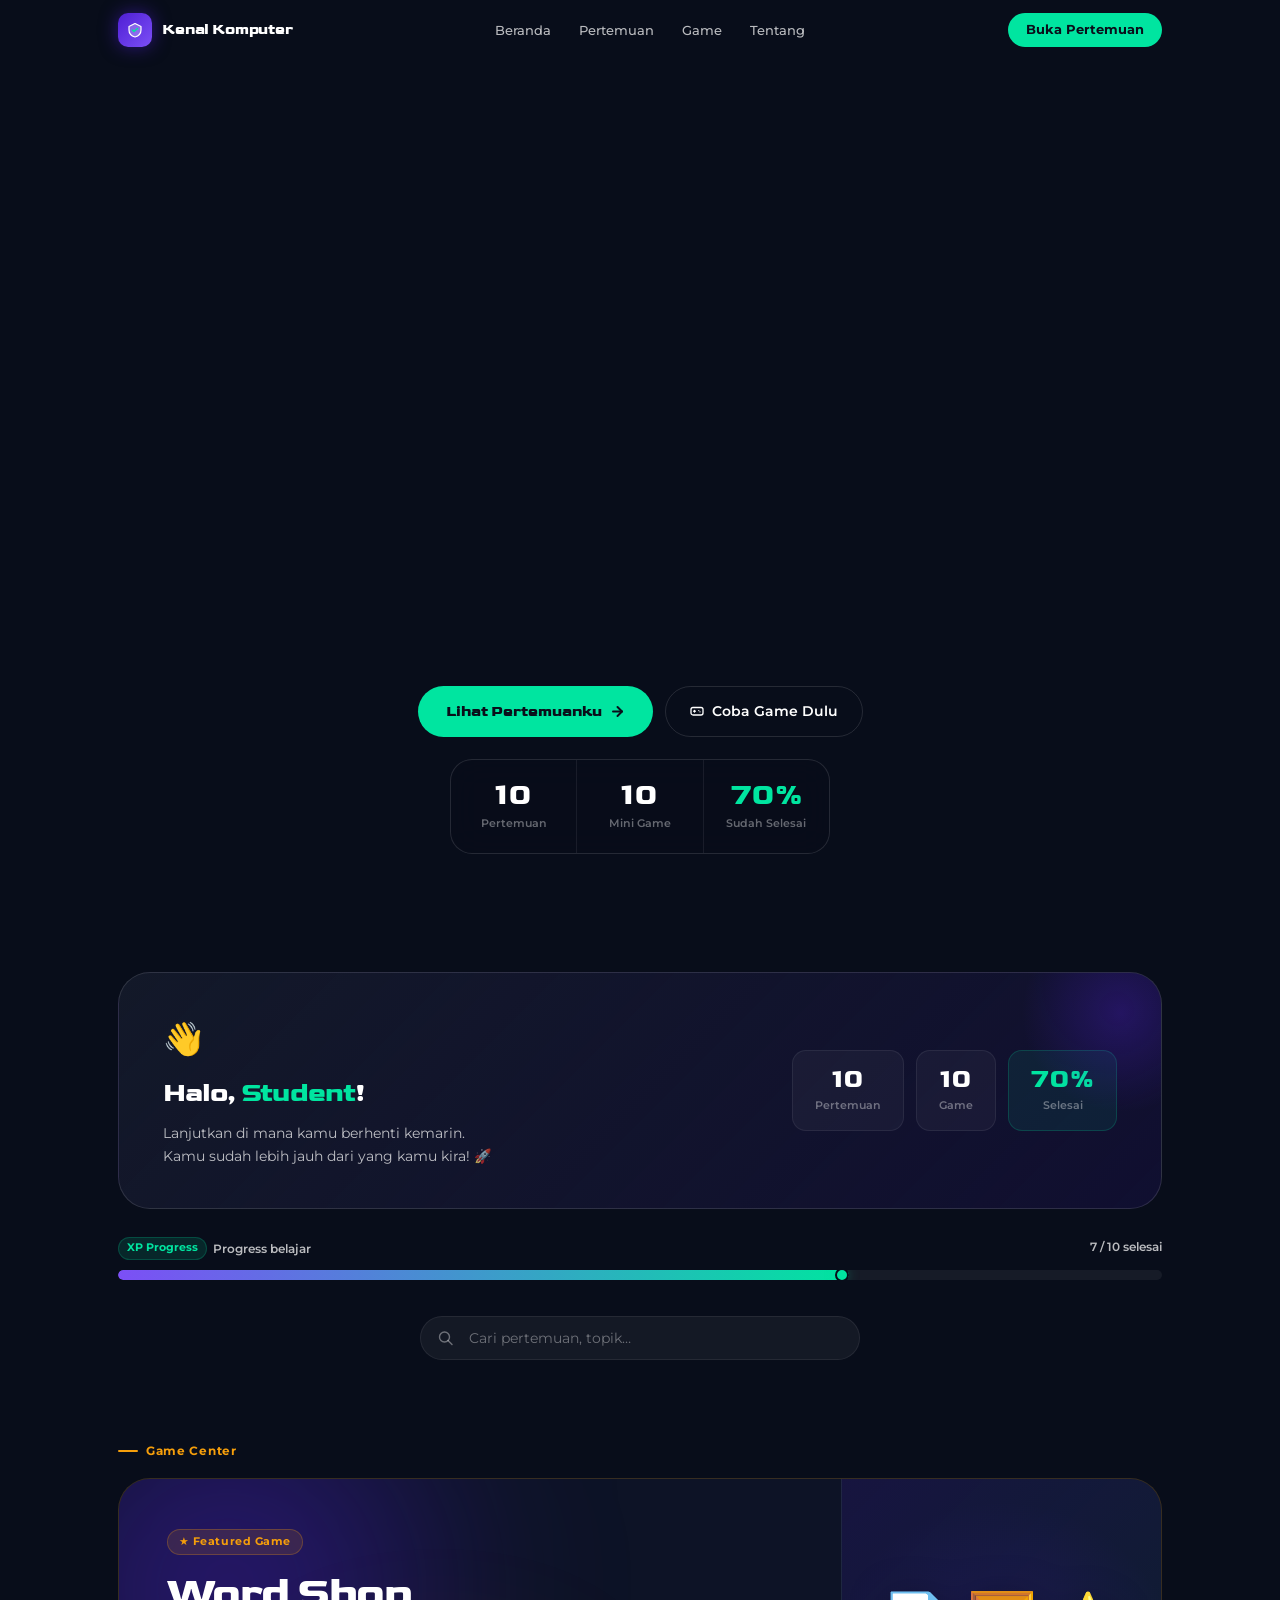
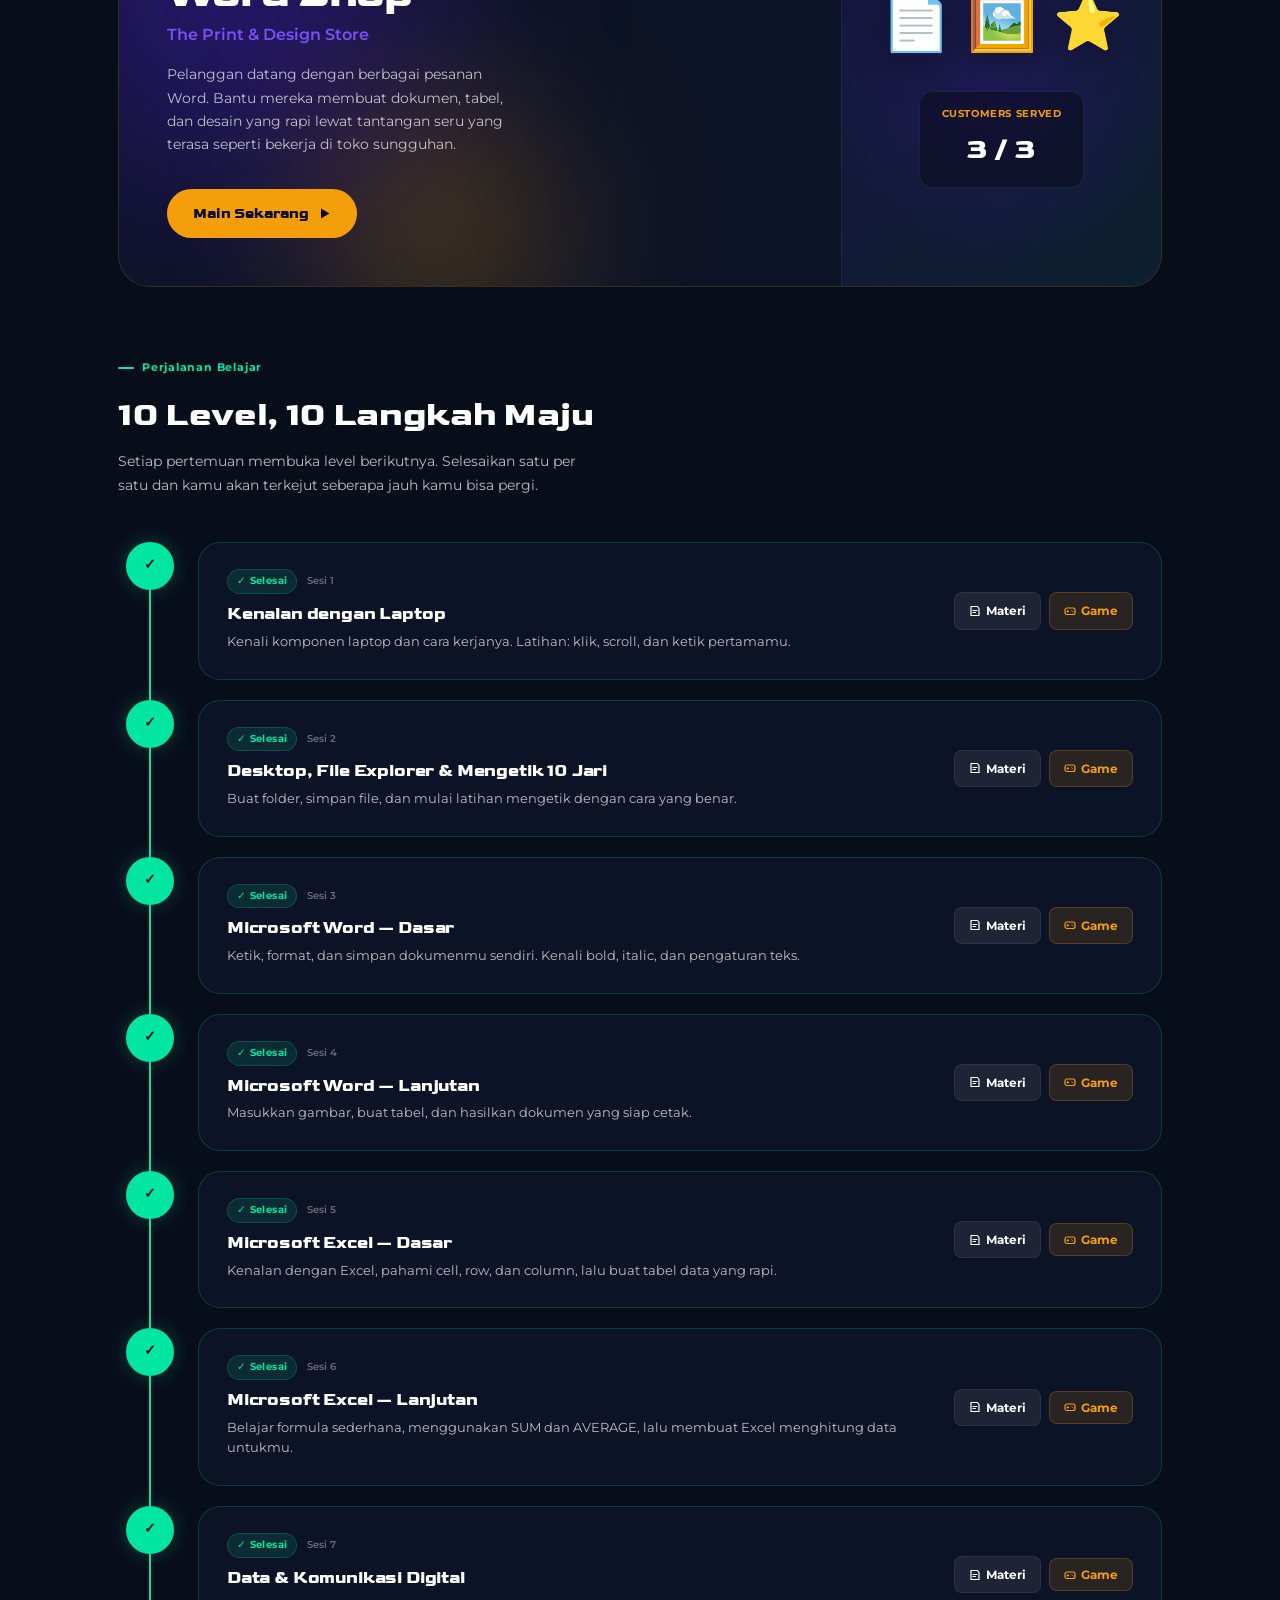
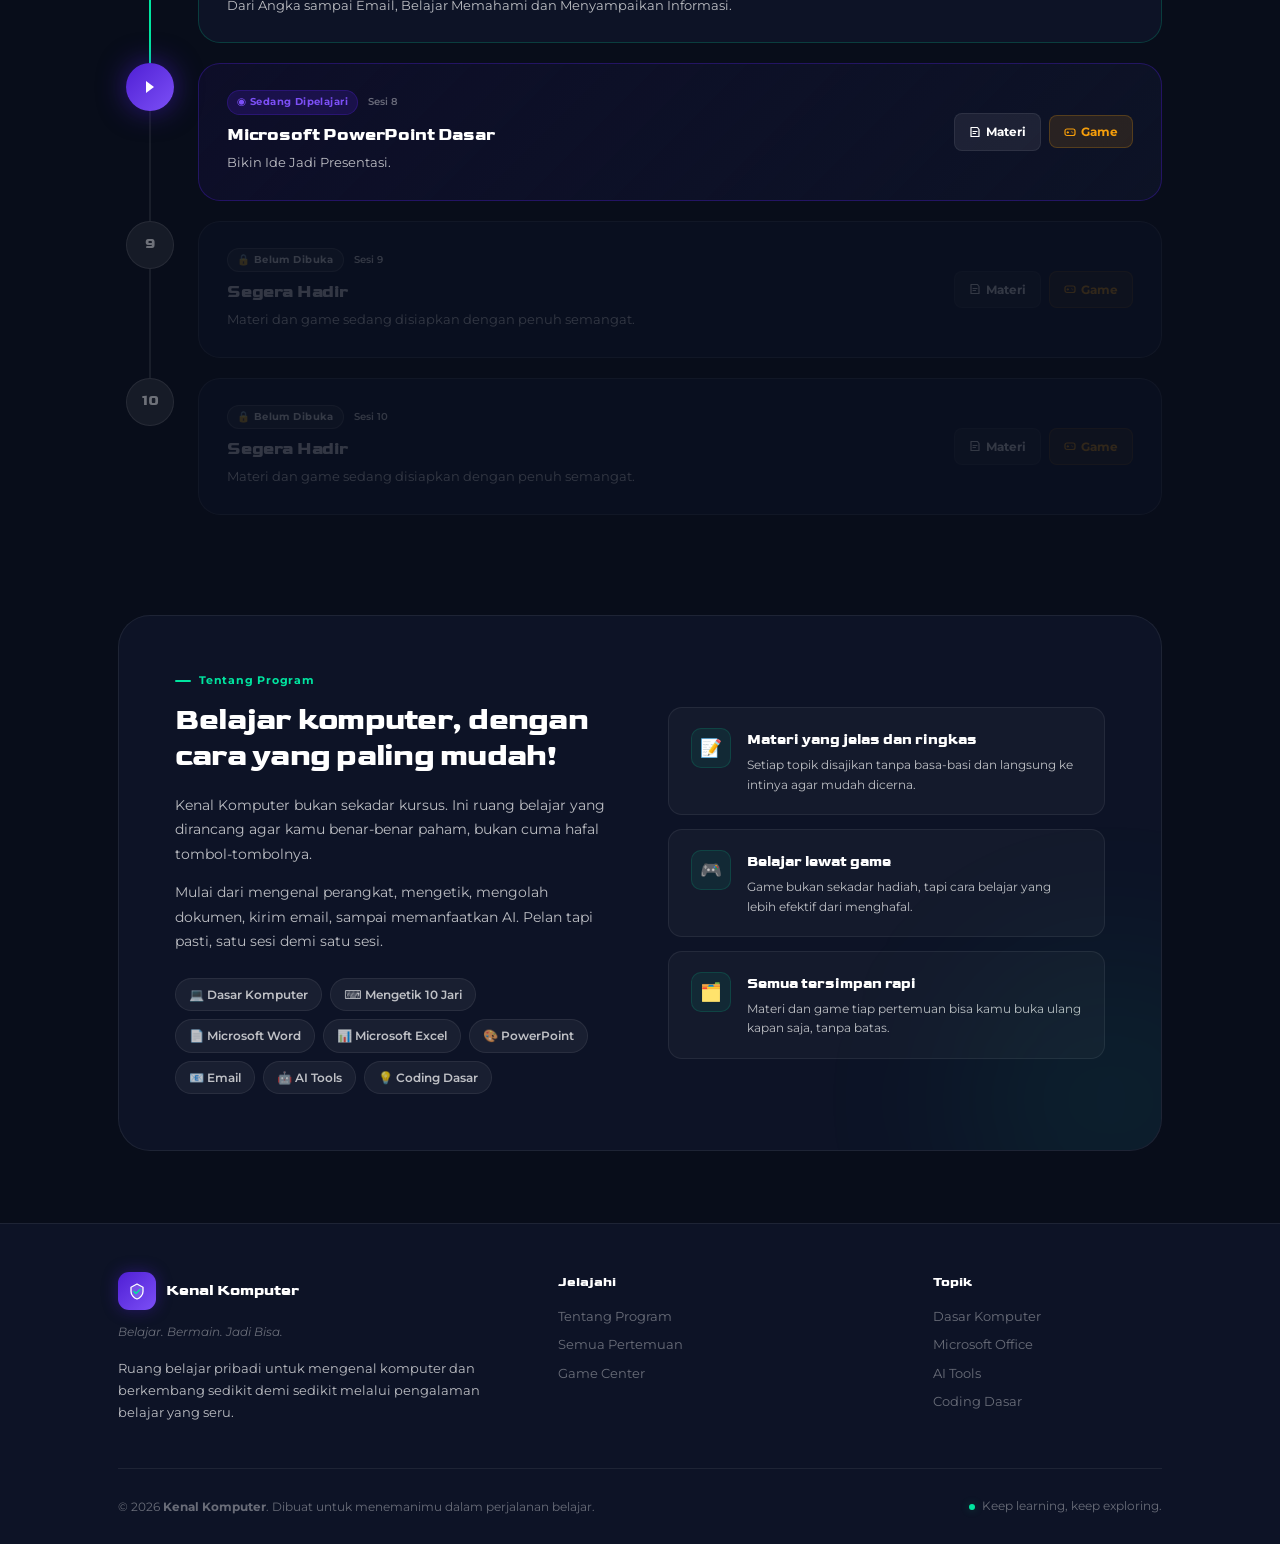
==== commit 50cedaac: "update : changed status P7" ====
--- a/index.html
+++ b/index.html
@@ -2363,7 +2363,7 @@
       {
         n: 7, title: "Data & Komunikasi Digital",
         desc: "Dari Angka sampai Email, Belajar Memahami dan Menyampaikan Informasi.",
-        matUrl: "https://kenalkomputer7.vercel.app", gameUrl: "", status: "current"
+        matUrl: "https://kenalkomputer7.vercel.app", gameUrl: "", status: "completed"
       },
       {
         n: 8, title: "Microsoft PowerPoint Dasar",
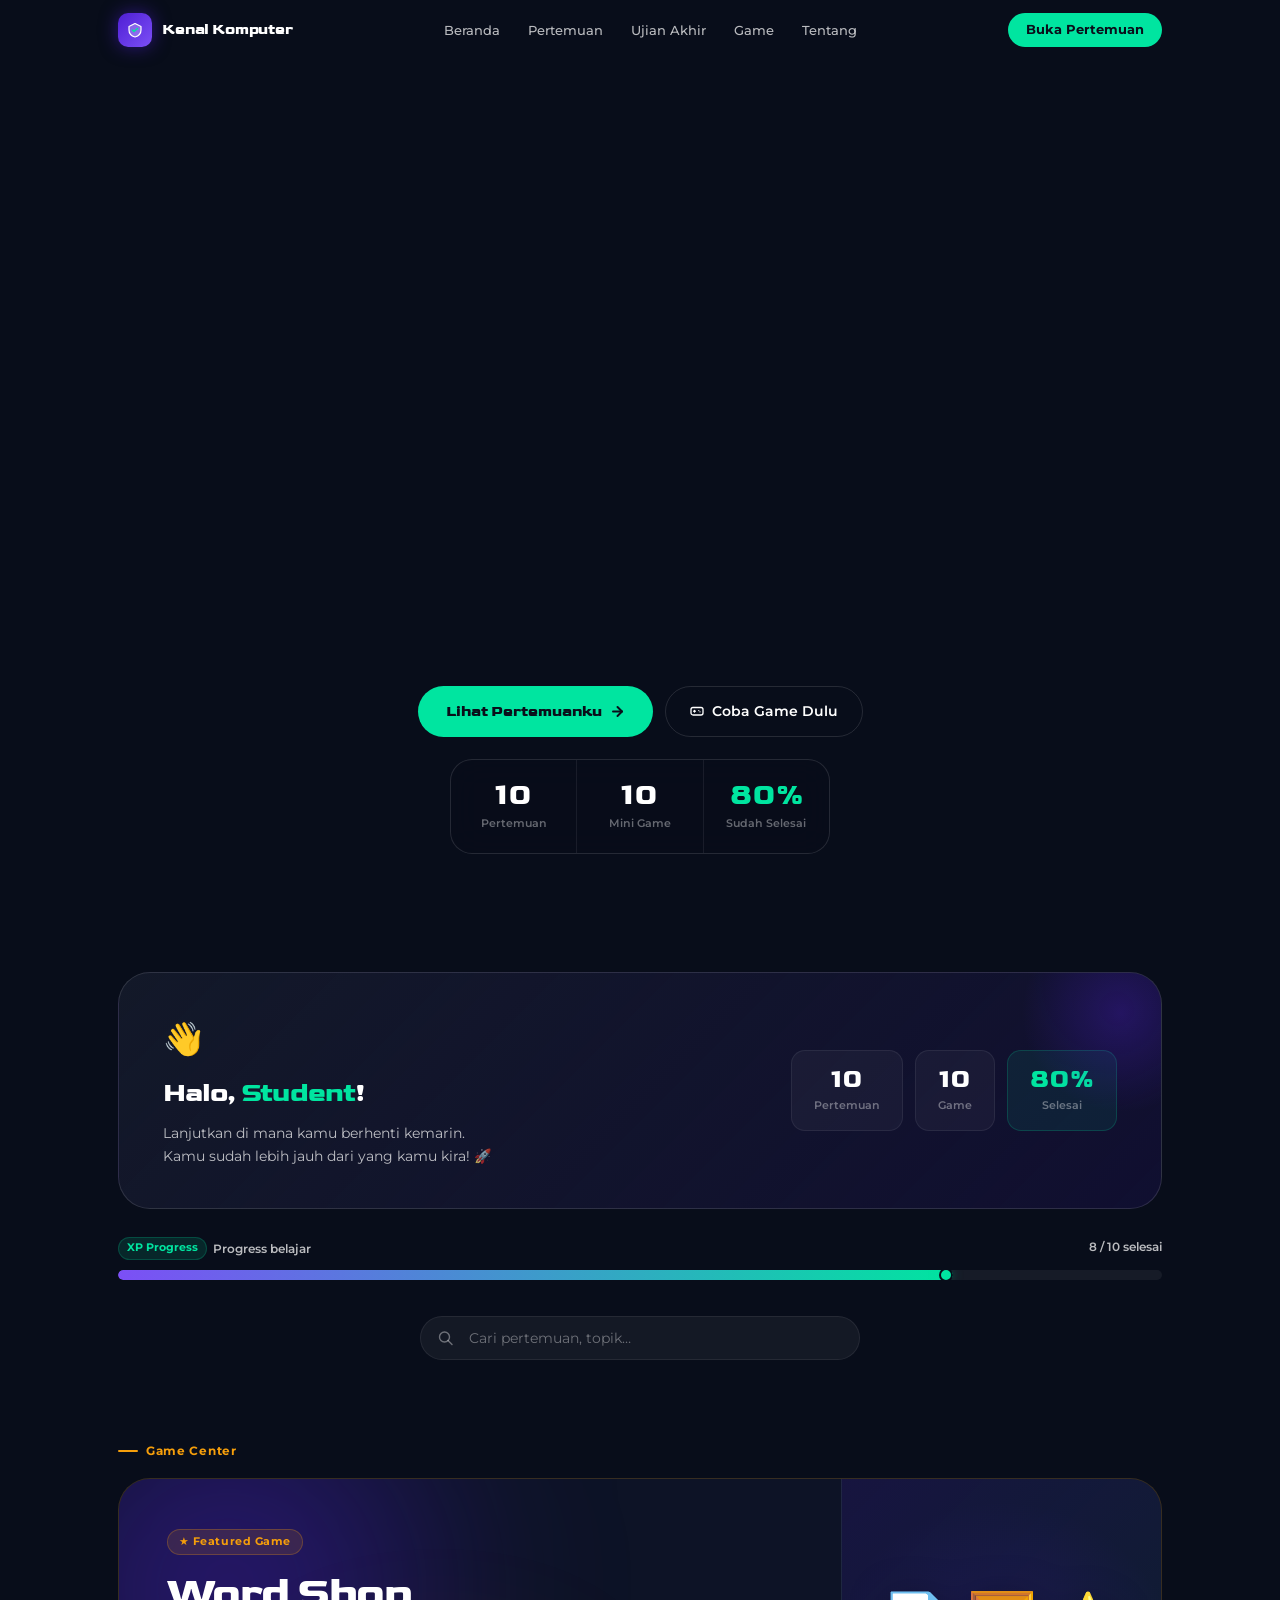
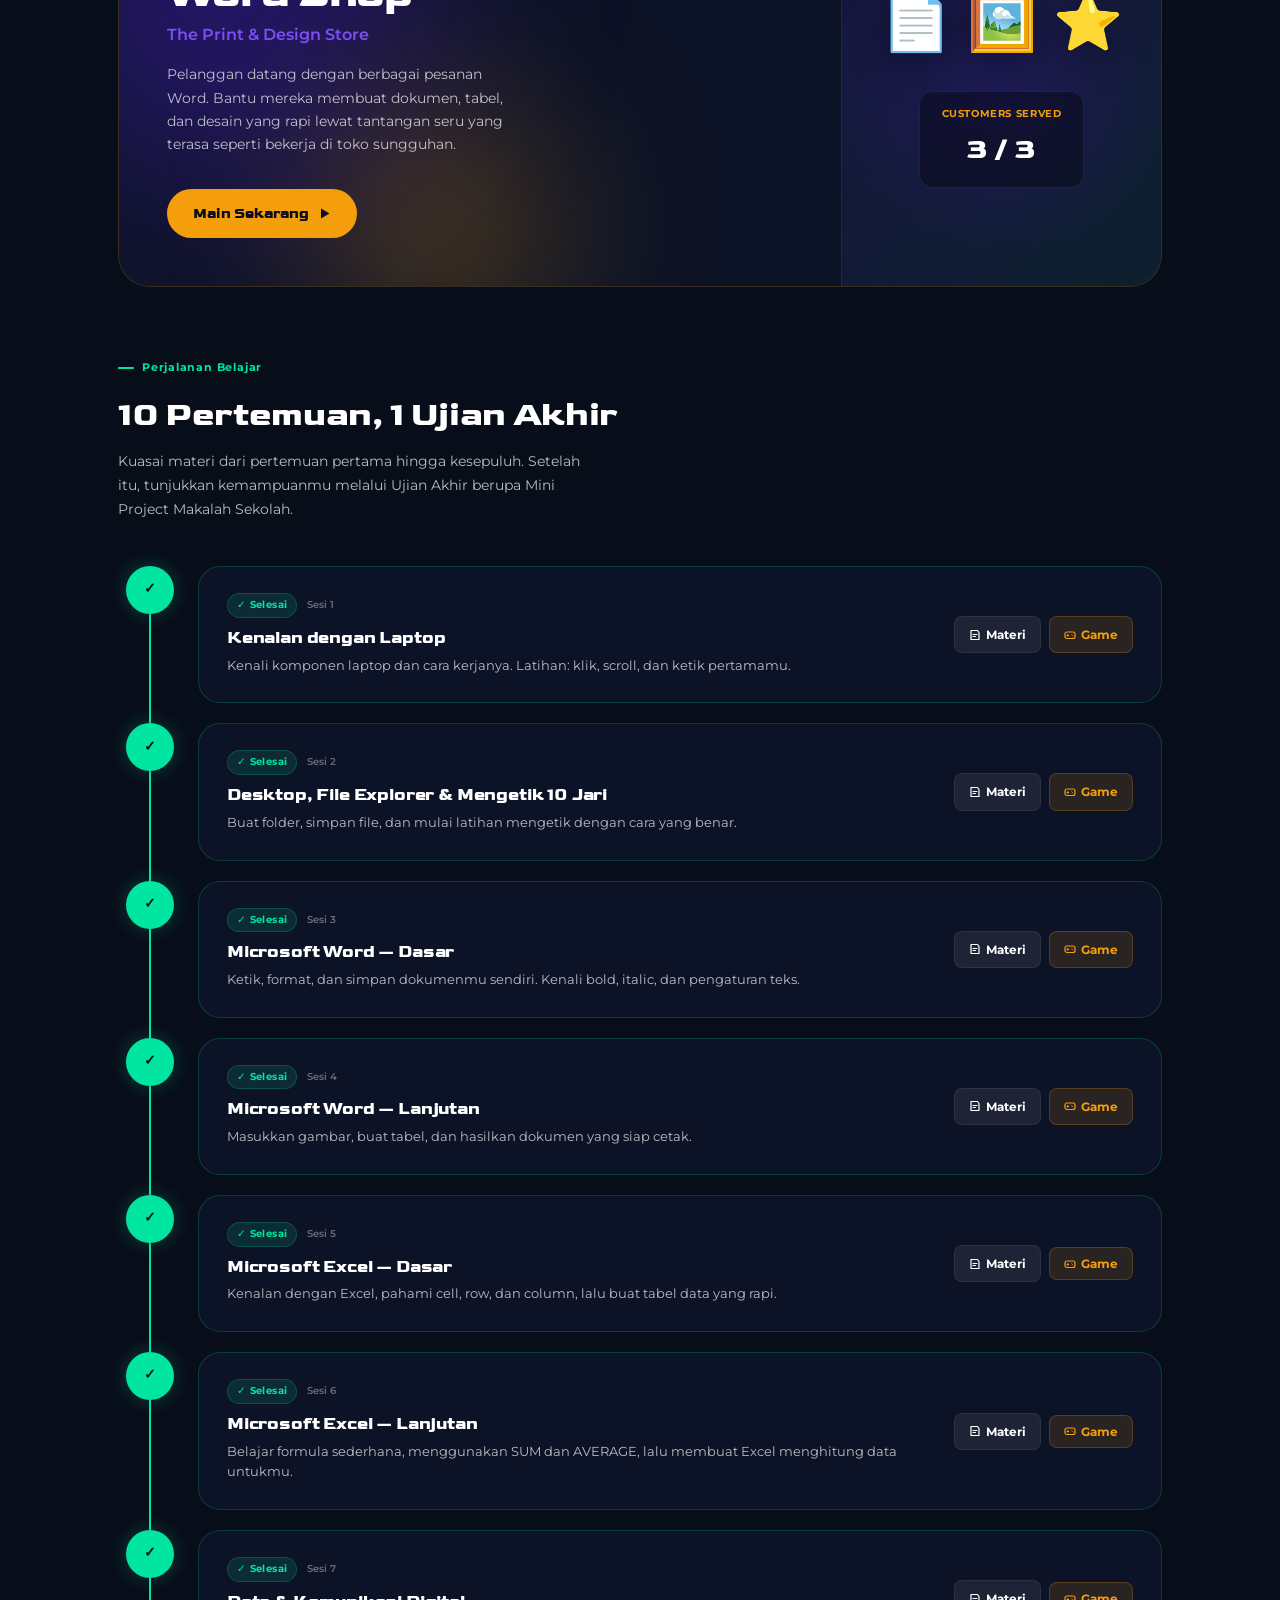
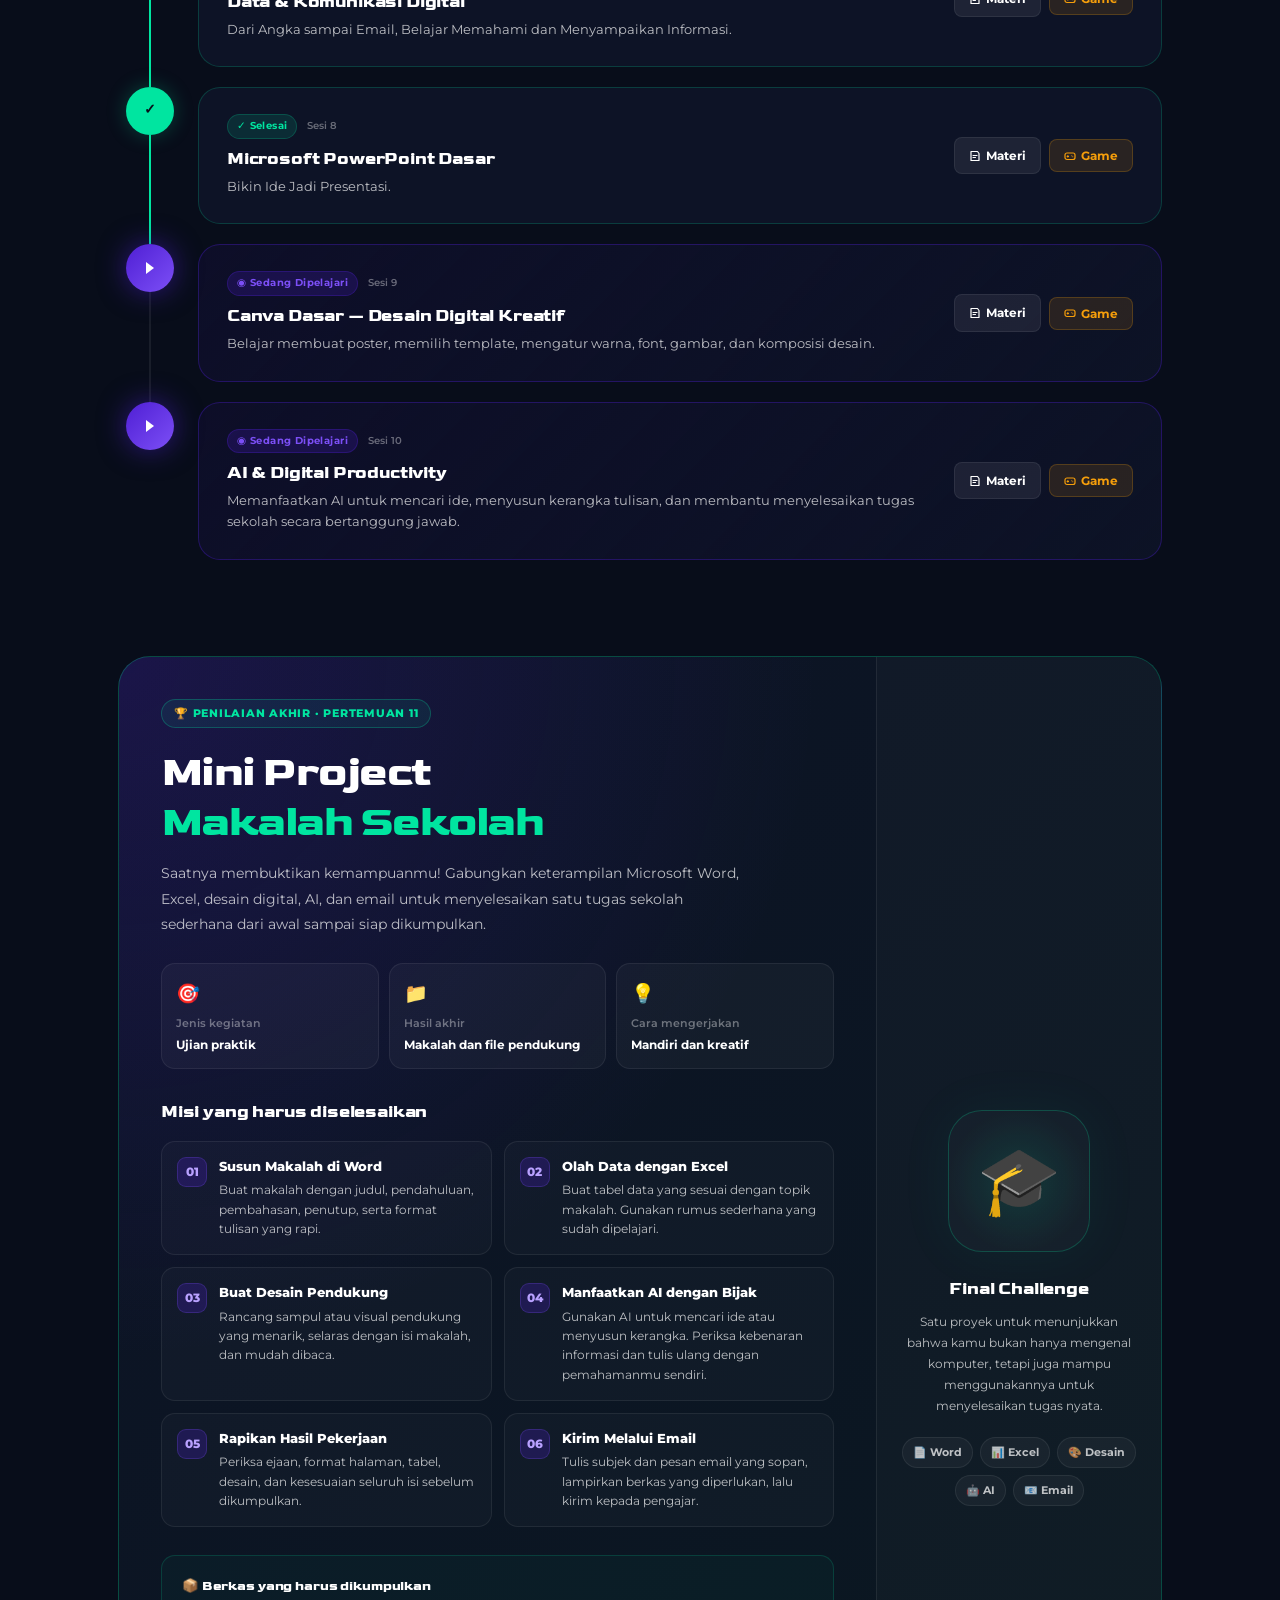
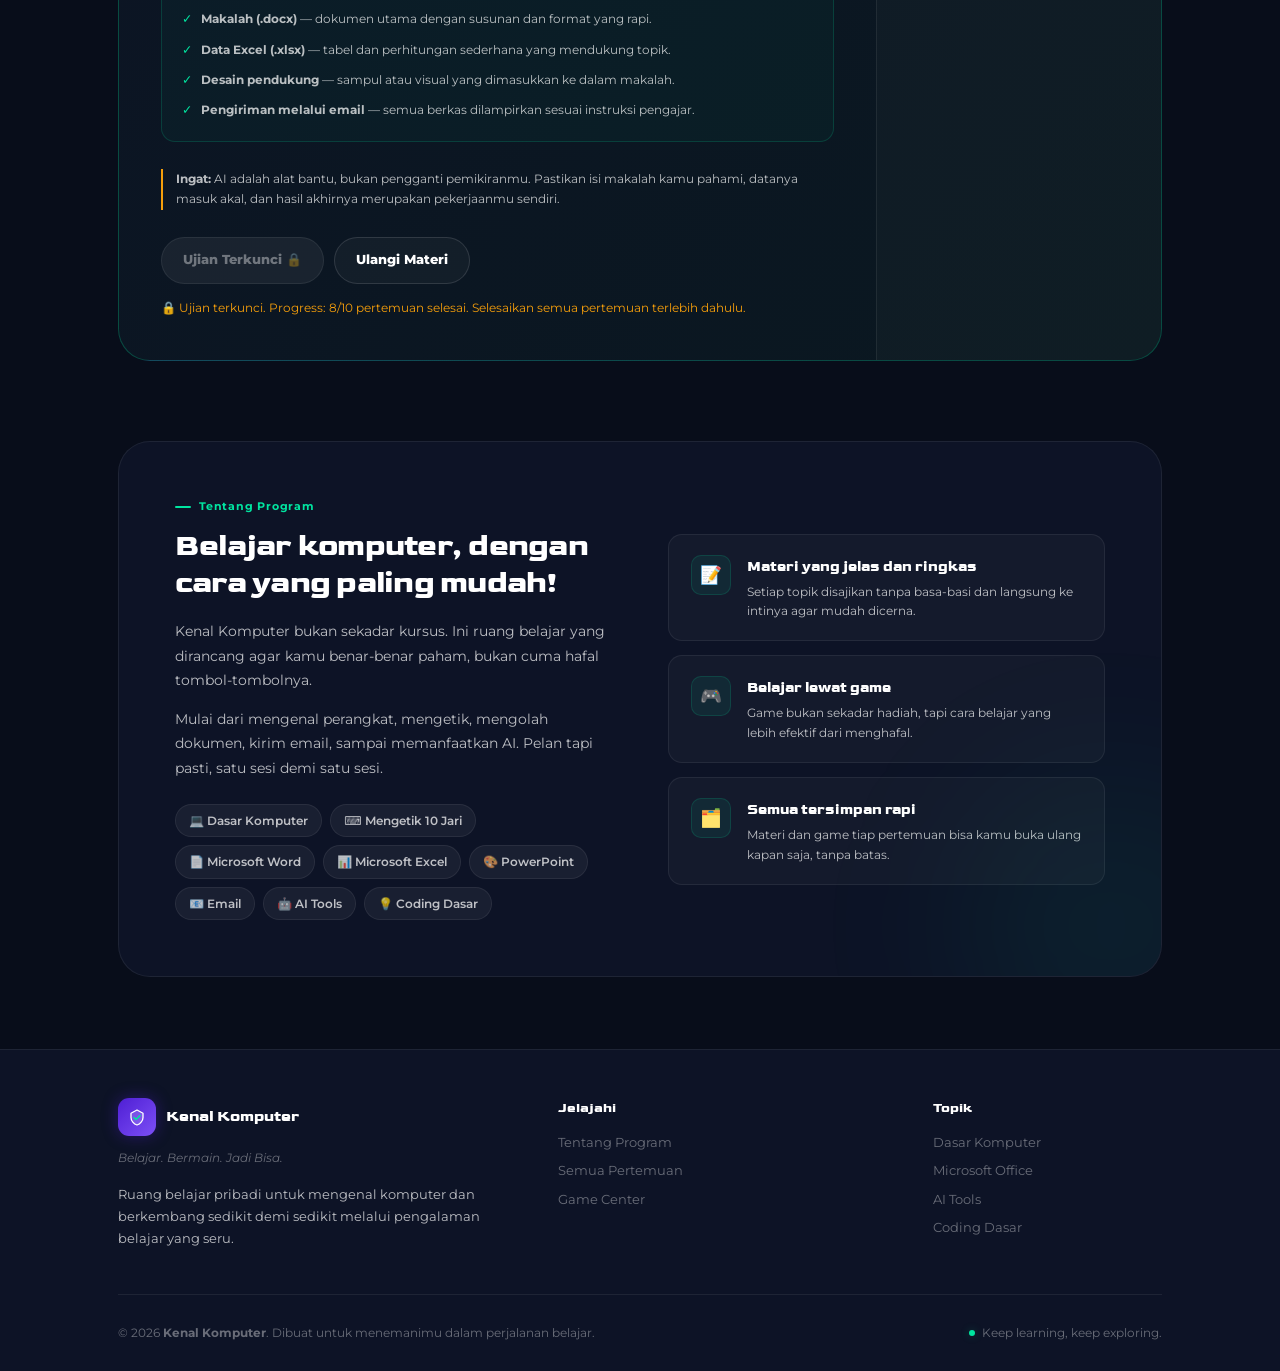
==== commit 9677e5fe: "update : tidy up file, added pertemuan 9,10, 11" ====
--- a/index.html
+++ b/index.html
@@ -1395,6 +1395,401 @@
       color: var(--text-p);
       line-height: 1.55
     }
+    
+/* ════════════════════════════════════════════
+   FINAL EXAM — MINI PROJECT
+════════════════════════════════════════════ */
+.exam-sec {
+  padding: 76px 0 0;
+  position: relative;
+  z-index: 1;
+}
+
+.exam-shell {
+  position: relative;
+  display: grid;
+  grid-template-columns: minmax(0, 1fr) 285px;
+  border: 1px solid rgba(0, 229, 160, 0.25);
+  border-radius: var(--r-xl);
+  overflow: hidden;
+  background:
+    radial-gradient(circle at 0% 0%, rgba(79, 31, 212, 0.20), transparent 42%),
+    linear-gradient(135deg, var(--navy-2), #0A1820);
+}
+
+.exam-main {
+  min-width: 0;
+  padding: 42px;
+}
+
+.exam-eyebrow {
+  display: inline-flex;
+  align-items: center;
+  gap: 8px;
+  padding: 5px 12px;
+  border: 1px solid rgba(0, 229, 160, 0.25);
+  border-radius: 100px;
+  color: var(--mint);
+  background: rgba(0, 229, 160, 0.08);
+  font-size: 0.68rem;
+  font-weight: 800;
+  letter-spacing: 0.07em;
+  margin-bottom: 20px;
+}
+
+.exam-title {
+  font-family: 'Goldman', sans-serif;
+  font-size: clamp(1.8rem, 3.4vw, 2.7rem);
+  line-height: 1.15;
+  letter-spacing: -0.035em;
+  margin-bottom: 14px;
+}
+
+.exam-title span {
+  display: block;
+  color: var(--mint);
+}
+
+.exam-desc {
+  max-width: 590px;
+  color: var(--text-p);
+  font-size: 0.88rem;
+  line-height: 1.8;
+  margin-bottom: 26px;
+}
+
+.exam-meta {
+  display: grid;
+  grid-template-columns: repeat(3, minmax(0, 1fr));
+  gap: 10px;
+  margin-bottom: 30px;
+}
+
+.exam-meta-item {
+  min-width: 0;
+  padding: 14px;
+  border: 1px solid var(--border);
+  border-radius: var(--r-m);
+  background: rgba(255, 255, 255, 0.035);
+}
+
+.exam-meta-icon {
+  display: block;
+  font-size: 1.2rem;
+  margin-bottom: 7px;
+}
+
+.exam-meta-label {
+  display: block;
+  color: var(--text-d);
+  font-size: 0.66rem;
+  font-weight: 600;
+  margin-bottom: 3px;
+}
+
+.exam-meta-value {
+  display: block;
+  color: var(--white);
+  font-size: 0.76rem;
+  font-weight: 700;
+  line-height: 1.5;
+  overflow-wrap: anywhere;
+}
+
+.exam-subheading {
+  font-family: 'Goldman', sans-serif;
+  font-size: 1.05rem;
+  margin-bottom: 15px;
+}
+
+.exam-steps {
+  display: grid;
+  grid-template-columns: repeat(2, minmax(0, 1fr));
+  gap: 12px;
+  margin-bottom: 28px;
+}
+
+.exam-step {
+  display: flex;
+  align-items: flex-start;
+  gap: 12px;
+  padding: 15px;
+  border: 1px solid var(--border);
+  border-radius: var(--r-m);
+  background: rgba(255, 255, 255, 0.025);
+  transition: background 0.2s, border-color 0.2s,
+    transform 0.2s;
+}
+
+.exam-step:hover {
+  background: rgba(0, 229, 160, 0.045);
+  border-color: rgba(0, 229, 160, 0.2);
+  transform: translateY(-2px);
+}
+
+.exam-step-num {
+  display: flex;
+  align-items: center;
+  justify-content: center;
+  flex-shrink: 0;
+  width: 30px;
+  height: 30px;
+  border-radius: 9px;
+  background: rgba(79, 31, 212, 0.24);
+  border: 1px solid rgba(124, 79, 246, 0.25);
+  color: #B9A1FF;
+  font-size: 0.77rem;
+  font-weight: 800;
+}
+
+.exam-step-title {
+  font-size: 0.8rem;
+  font-weight: 800;
+  color: var(--white);
+  margin-bottom: 4px;
+}
+
+.exam-step-desc {
+  color: var(--text-p);
+  font-size: 0.73rem;
+  line-height: 1.65;
+}
+
+.exam-deliverables {
+  padding: 20px;
+  border: 1px solid rgba(0, 229, 160, 0.17);
+  border-radius: var(--r-m);
+  background: rgba(0, 229, 160, 0.035);
+  margin-bottom: 27px;
+}
+
+.exam-deliverables-title {
+  font-size: 0.83rem;
+  font-weight: 800;
+  margin-bottom: 12px;
+}
+
+.exam-deliverable-list {
+  display: grid;
+  gap: 10px;
+}
+
+.exam-deliverable {
+  display: flex;
+  align-items: flex-start;
+  gap: 9px;
+  font-size: 0.77rem;
+  line-height: 1.65;
+  color: var(--text-p);
+}
+
+.exam-check {
+  flex-shrink: 0;
+  color: var(--mint);
+  font-weight: 800;
+}
+
+.exam-note {
+  color: var(--text-p);
+  font-size: 0.76rem;
+  line-height: 1.7;
+  padding-left: 13px;
+  border-left: 2px solid var(--amber);
+  margin-bottom: 27px;
+}
+
+.exam-actions {
+  display: flex;
+  flex-wrap: wrap;
+  gap: 10px;
+}
+
+.exam-btn {
+  display: inline-flex;
+  align-items: center;
+  justify-content: center;
+  gap: 9px;
+  min-height: 46px;
+  padding: 12px 21px;
+  border-radius: 100px;
+  font-size: 0.8rem;
+  font-weight: 800;
+  transition: transform 0.2s, box-shadow 0.2s,
+    background 0.2s;
+}
+
+.exam-btn-primary {
+  background: var(--mint);
+  color: var(--ink);
+}
+
+.exam-btn-primary:hover {
+  transform: translateY(-2px);
+  box-shadow: 0 8px 28px var(--mint-glow);
+}
+
+.exam-btn-secondary {
+  color: var(--white);
+  border: 1px solid var(--border-lt);
+  background: rgba(255, 255, 255, 0.035);
+}
+
+.exam-btn-secondary:hover {
+  background: rgba(255, 255, 255, 0.08);
+  transform: translateY(-2px);
+}
+
+/* Panel ilustrasi di sebelah kanan */
+.exam-aside {
+  display: flex;
+  flex-direction: column;
+  justify-content: center;
+  align-items: center;
+  padding: 32px 24px;
+  border-left: 1px solid var(--border);
+  background: rgba(255, 255, 255, 0.018);
+  text-align: center;
+}
+
+.exam-art {
+  width: 142px;
+  height: 142px;
+  display: flex;
+  align-items: center;
+  justify-content: center;
+  border-radius: 34px;
+  border: 1px solid rgba(0, 229, 160, 0.23);
+  background:
+    radial-gradient(circle, rgba(0, 229, 160, 0.13), transparent 72%),
+    rgba(255, 255, 255, 0.025);
+  box-shadow: 0 0 55px rgba(0, 229, 160, 0.06);
+  font-size: 4.2rem;
+  margin-bottom: 24px;
+  animation: examFloat 4s ease-in-out infinite;
+}
+
+@keyframes examFloat {
+  0%, 100% { transform: translateY(0); }
+  50% { transform: translateY(-8px); }
+}
+
+.exam-aside-title {
+  font-family: 'Goldman', sans-serif;
+  font-size: 1.05rem;
+  margin-bottom: 9px;
+}
+
+.exam-aside-desc {
+  color: var(--text-p);
+  font-size: 0.77rem;
+  line-height: 1.7;
+  margin-bottom: 20px;
+}
+
+.exam-tools {
+  display: flex;
+  justify-content: center;
+  flex-wrap: wrap;
+  gap: 7px;
+}
+
+.exam-tool {
+  padding: 6px 10px;
+  border-radius: 100px;
+  border: 1px solid var(--border);
+  background: rgba(255, 255, 255, 0.04);
+  color: var(--text-p);
+  font-size: 0.68rem;
+  font-weight: 700;
+}
+
+/* Responsif */
+@media (max-width: 860px) {
+  .exam-shell {
+    grid-template-columns: 1fr;
+  }
+
+  .exam-main {
+    padding: 32px;
+  }
+
+  .exam-aside {
+    border-left: none;
+    border-top: 1px solid var(--border);
+    padding: 28px;
+  }
+
+  .exam-art {
+    width: 100px;
+    height: 100px;
+    font-size: 3rem;
+    border-radius: 25px;
+    margin-bottom: 15px;
+  }
+
+  .exam-aside-desc {
+    max-width: 340px;
+  }
+}
+
+@media (max-width: 600px) {
+  .exam-main {
+    padding: 25px 20px;
+  }
+
+  .exam-meta {
+    grid-template-columns: 1fr;
+  }
+
+  .exam-meta-item {
+    display: grid;
+    grid-template-columns: 34px 1fr;
+    column-gap: 10px;
+    align-items: center;
+    padding: 11px 13px;
+  }
+
+  .exam-meta-icon {
+    grid-row: span 2;
+    margin: 0;
+  }
+
+  .exam-steps {
+    grid-template-columns: 1fr;
+  }
+
+  .exam-actions {
+    flex-direction: column;
+  }
+
+  .exam-btn {
+    width: 100%;
+  }
+}
+/* Status Ujian Akhir */
+.exam-btn-locked {
+  background: rgba(255, 255, 255, 0.06);
+  color: var(--text-d);
+  border: 1px solid var(--border);
+  box-shadow: none;
+  cursor: not-allowed;
+}
+
+.exam-btn-locked:hover {
+  transform: none;
+  box-shadow: none;
+}
+
+#exam-lock-message {
+  margin-top: 14px;
+  color: var(--amber);
+  font-size: 0.76rem;
+  line-height: 1.7;
+}
+
+#exam-lock-message.exam-unlocked-message {
+  color: var(--mint);
+}
 
     /* ════════════════════════════════════════════
    FOOTER
@@ -1963,6 +2358,7 @@
       <ul class="nav-links" role="list">
         <li><a href="#hero" class="nav-a">Beranda</a></li>
         <li><a href="#sessions" class="nav-a">Pertemuan</a></li>
+        <li><a href="#exam" class="nav-a">Ujian Akhir</a></li>
         <li><a href="#game-center" class="nav-a">Game</a></li>
         <li><a href="#about" class="nav-a">Tentang</a></li>
       </ul>
@@ -1975,6 +2371,7 @@
   <div class="mob-menu" id="mob-menu" aria-hidden="true">
     <a href="#hero" class="mob-a">Beranda</a>
     <a href="#sessions" class="mob-a">Pertemuan</a>
+    <a href="#exam" class="mob-a">Ujian Akhir</a>
     <a href="#game-center" class="mob-a">Game</a>
     <a href="#about" class="mob-a">Tentang</a>
   </div>
@@ -2161,9 +2558,12 @@
       <div class="wrap">
         <div class="sessions-head">
           <p class="sec-eyebrow">Perjalanan Belajar</p>
-          <h2 class="sec-h" id="sessions-h">10 Level, 10 Langkah Maju</h2>
-          <p class="sec-p">Setiap pertemuan membuka level berikutnya. Selesaikan satu per satu dan kamu akan terkejut
-            seberapa jauh kamu bisa pergi.</p>
+          <h2 class="sec-h" id="sessions-h">10 Pertemuan, 1 Ujian Akhir</h2>
+          <p class="sec-p">
+              Kuasai materi dari pertemuan pertama hingga kesepuluh.
+              Setelah itu, tunjukkan kemampuanmu melalui Ujian Akhir
+              berupa Mini Project Makalah Sekolah.
+            </p>
         </div>
 
         <div class="level-map" id="level-map" role="list">
@@ -2175,7 +2575,217 @@
       </div>
     </section>
 
+
+
     <!-- ABOUT -->
+     
+<!-- ═══ UJIAN AKHIR — PERTEMUAN 11 ═══ -->
+<section class="exam-sec" id="exam" aria-labelledby="exam-title">
+  <div class="wrap">
+    <div class="exam-shell">
+
+      <div class="exam-main">
+        <p class="exam-eyebrow">🏆 PENILAIAN AKHIR · PERTEMUAN 11</p>
+
+        <h2 class="exam-title" id="exam-title">
+          Mini Project
+          <span>Makalah Sekolah</span>
+        </h2>
+
+        <p class="exam-desc">
+          Saatnya membuktikan kemampuanmu! Gabungkan keterampilan
+          Microsoft Word, Excel, desain digital, AI, dan email untuk
+          menyelesaikan satu tugas sekolah sederhana dari awal sampai
+          siap dikumpulkan.
+        </p>
+
+        <div class="exam-meta">
+          <div class="exam-meta-item">
+            <span class="exam-meta-icon">🎯</span>
+            <span class="exam-meta-label">Jenis kegiatan</span>
+            <span class="exam-meta-value">Ujian praktik</span>
+          </div>
+
+          <div class="exam-meta-item">
+            <span class="exam-meta-icon">📁</span>
+            <span class="exam-meta-label">Hasil akhir</span>
+            <span class="exam-meta-value">Makalah dan file pendukung</span>
+          </div>
+
+          <div class="exam-meta-item">
+            <span class="exam-meta-icon">💡</span>
+            <span class="exam-meta-label">Cara mengerjakan</span>
+            <span class="exam-meta-value">Mandiri dan kreatif</span>
+          </div>
+        </div>
+
+        <h3 class="exam-subheading">Misi yang harus diselesaikan</h3>
+
+        <div class="exam-steps">
+          <article class="exam-step">
+            <span class="exam-step-num">01</span>
+            <div>
+              <h4 class="exam-step-title">Susun Makalah di Word</h4>
+              <p class="exam-step-desc">
+                Buat makalah dengan judul, pendahuluan, pembahasan,
+                penutup, serta format tulisan yang rapi.
+              </p>
+            </div>
+          </article>
+
+          <article class="exam-step">
+            <span class="exam-step-num">02</span>
+            <div>
+              <h4 class="exam-step-title">Olah Data dengan Excel</h4>
+              <p class="exam-step-desc">
+                Buat tabel data yang sesuai dengan topik makalah.
+                Gunakan rumus sederhana yang sudah dipelajari.
+              </p>
+            </div>
+          </article>
+
+          <article class="exam-step">
+            <span class="exam-step-num">03</span>
+            <div>
+              <h4 class="exam-step-title">Buat Desain Pendukung</h4>
+              <p class="exam-step-desc">
+                Rancang sampul atau visual pendukung yang menarik,
+                selaras dengan isi makalah, dan mudah dibaca.
+              </p>
+            </div>
+          </article>
+
+          <article class="exam-step">
+            <span class="exam-step-num">04</span>
+            <div>
+              <h4 class="exam-step-title">Manfaatkan AI dengan Bijak</h4>
+              <p class="exam-step-desc">
+                Gunakan AI untuk mencari ide atau menyusun kerangka.
+                Periksa kebenaran informasi dan tulis ulang dengan
+                pemahamanmu sendiri.
+              </p>
+            </div>
+          </article>
+
+          <article class="exam-step">
+            <span class="exam-step-num">05</span>
+            <div>
+              <h4 class="exam-step-title">Rapikan Hasil Pekerjaan</h4>
+              <p class="exam-step-desc">
+                Periksa ejaan, format halaman, tabel, desain,
+                dan kesesuaian seluruh isi sebelum dikumpulkan.
+              </p>
+            </div>
+          </article>
+
+          <article class="exam-step">
+            <span class="exam-step-num">06</span>
+            <div>
+              <h4 class="exam-step-title">Kirim Melalui Email</h4>
+              <p class="exam-step-desc">
+                Tulis subjek dan pesan email yang sopan, lampirkan
+                berkas yang diperlukan, lalu kirim kepada pengajar.
+              </p>
+            </div>
+          </article>
+        </div>
+
+        <div class="exam-deliverables">
+          <h3 class="exam-deliverables-title">
+            📦 Berkas yang harus dikumpulkan
+          </h3>
+
+          <div class="exam-deliverable-list">
+            <div class="exam-deliverable">
+              <span class="exam-check">✓</span>
+              <span>
+                <strong>Makalah (.docx)</strong> — dokumen utama
+                dengan susunan dan format yang rapi.
+              </span>
+            </div>
+
+            <div class="exam-deliverable">
+              <span class="exam-check">✓</span>
+              <span>
+                <strong>Data Excel (.xlsx)</strong> — tabel dan
+                perhitungan sederhana yang mendukung topik.
+              </span>
+            </div>
+
+            <div class="exam-deliverable">
+              <span class="exam-check">✓</span>
+              <span>
+                <strong>Desain pendukung</strong> — sampul atau
+                visual yang dimasukkan ke dalam makalah.
+              </span>
+            </div>
+
+            <div class="exam-deliverable">
+              <span class="exam-check">✓</span>
+              <span>
+                <strong>Pengiriman melalui email</strong> — semua
+                berkas dilampirkan sesuai instruksi pengajar.
+              </span>
+            </div>
+          </div>
+        </div>
+
+      
+        <p class="exam-note">
+          <strong>Ingat:</strong> AI adalah alat bantu, bukan pengganti
+          pemikiranmu. Pastikan isi makalah kamu pahami, datanya masuk
+          akal, dan hasil akhirnya merupakan pekerjaanmu sendiri.
+        </p>
+
+        <!-- TOMBOL UJIAN -->
+        <div class="exam-actions">
+          <a
+            href="#exam"
+            id="exam-start-btn"
+            class="exam-btn exam-btn-primary exam-btn-locked"
+            aria-disabled="true"
+          >
+            Ujian Terkunci 🔒
+          </a>
+
+          <a href="#sessions" class="exam-btn exam-btn-secondary">
+            Ulangi Materi
+          </a>
+        </div>
+
+        <!-- PESAN STATUS -->
+        <p id="exam-lock-message" aria-live="polite">
+          🔒 Selesaikan seluruh 10 pertemuan untuk membuka Ujian Akhir.
+        </p>
+
+      </div><!-- Penutup exam-main -->
+
+      <!-- PANEL ILUSTRASI -->
+      <aside class="exam-aside" aria-label="Ringkasan proyek akhir">
+        <div class="exam-art" aria-hidden="true">🎓</div>
+
+        <h3 class="exam-aside-title">Final Challenge</h3>
+
+        <p class="exam-aside-desc">
+          Satu proyek untuk menunjukkan bahwa kamu bukan hanya
+          mengenal komputer, tetapi juga mampu menggunakannya
+          untuk menyelesaikan tugas nyata.
+        </p>
+
+        <div class="exam-tools">
+          <span class="exam-tool">📄 Word</span>
+          <span class="exam-tool">📊 Excel</span>
+          <span class="exam-tool">🎨 Desain</span>
+          <span class="exam-tool">🤖 AI</span>
+          <span class="exam-tool">📧 Email</span>
+        </div>
+      </aside>
+
+    </div><!-- Penutup exam-shell -->
+  </div><!-- Penutup wrap -->
+</section>
+
+
     <section class="about-sec" id="about" aria-labelledby="about-h">
       <div class="wrap">
         <div class="about-grid">
@@ -2343,57 +2953,60 @@
       {
         n: 3, title: "Microsoft Word — Dasar",
         desc: "Ketik, format, dan simpan dokumenmu sendiri. Kenali bold, italic, dan pengaturan teks.",
-        matUrl: "https://kenalkomputer3.vercel.app", gameUrl: "https://game-pertemuan3.vercel.app", status: "completed"
+        matUrl: "Pertemuan3/Materi/pertemuan3.html", gameUrl: "Pertemuan3/Game/game-pertemuan3.html", status: "completed"
       },
       {
         n: 4, title: "Microsoft Word — Lanjutan",
         desc: "Masukkan gambar, buat tabel, dan hasilkan dokumen yang siap cetak.",
-        matUrl: "https://kenalkomputer4.vercel.app", gameUrl: "https://game-pertemuan4.vercel.app", status: "completed"
+        matUrl: "Pertemuan4/pertemuan4.html", gameUrl: "Pertemuan4/game-pertemuan4.html", status: "completed"
       },
       {
         n: 5, title: "Microsoft Excel — Dasar",
         desc: "Kenalan dengan Excel, pahami cell, row, dan column, lalu buat tabel data yang rapi.",
-        matUrl: "https://kenalkomputer5.vercel.app", gameUrl: "", status: "completed"
+        matUrl: "pertemuan5/pertemuan5.html", gameUrl: "", status: "completed"
       },
       {
         n: 6, title: "Microsoft Excel — Lanjutan",
         desc: "Belajar formula sederhana, menggunakan SUM dan AVERAGE, lalu membuat Excel menghitung data untukmu.",
-        matUrl: "https://kenalkomputer6.vercel.app", gameUrl: "", status: "completed"
+        matUrl: "pertemuan6/pertemuan6.html", gameUrl: "", status: "completed"
       },
       {
         n: 7, title: "Data & Komunikasi Digital",
         desc: "Dari Angka sampai Email, Belajar Memahami dan Menyampaikan Informasi.",
-        matUrl: "https://kenalkomputer7.vercel.app", gameUrl: "", status: "completed"
+        matUrl: "pertemuan7/pertemuan7.html", gameUrl: "", status: "completed"
       },
       {
         n: 8, title: "Microsoft PowerPoint Dasar",
         desc: "Bikin Ide Jadi Presentasi.",
-        matUrl: "https://kenalkomputer8.vercel.app", gameUrl: "#", status: "current"
+        matUrl: "pertemuan8/pertemuan8.html", gameUrl: "#", status: "completed"
       },
       {
-        n: 9, title: "Segera Hadir",
-        desc: "Materi dan game sedang disiapkan dengan penuh semangat.",
-        matUrl: "#", gameUrl: "#", status: "locked"
+        n: 9, title: "Canva Dasar — Desain Digital Kreatif",
+        desc: "Belajar membuat poster, memilih template, mengatur warna, font, gambar, dan komposisi desain.",
+        matUrl: "pertemuan9/pertemuan9.html", gameUrl: "#", status: "current"
       },
       {
-        n: 10, title: "Segera Hadir",
-        desc: "Materi dan game sedang disiapkan dengan penuh semangat.",
-        matUrl: "#", gameUrl: "#", status: "locked"
+        n: 10, title: "AI & Digital Productivity",
+        desc: "Memanfaatkan AI untuk mencari ide, menyusun kerangka tulisan, dan membantu menyelesaikan tugas sekolah secara bertanggung jawab.",
+        matUrl: "pertemuan10/pertemuan10.html", gameUrl: "#", status: "current"
       }
     ];
 
-    /* ── BOOT ── */
-    document.addEventListener("DOMContentLoaded", () => {
-      setStudentName();
-      renderProgress();
-      renderLevelMap(meetings);
-      initSearch();
-      initNav();
-      initMobMenu();
-      initTyping();
-      initHeroVideoObserver();
-      initPopup();
-    });
+  /* ── BOOT ── */
+document.addEventListener("DOMContentLoaded", () => {
+  setStudentName();
+  renderProgress();
+  renderLevelMap(meetings);
+  initSearch();
+  initNav();
+  initMobMenu();
+  initTyping();
+  initHeroVideoObserver();
+  initPopup();
+
+  // Periksa apakah Ujian Akhir sudah boleh dibuka
+  updateExamAccess();
+});
 
     /* ── HERO VIDEO AUTOPLAY ON INTERSECTION ── */
     function initHeroVideoObserver() {
@@ -2510,6 +3123,71 @@
         if (fill) fill.style.width = pct + "%";
       }, 300));
     }
+
+    /* ── FINAL EXAM ACCESS ── */
+function updateExamAccess() {
+  const btn = document.getElementById("exam-start-btn");
+  const message = document.getElementById("exam-lock-message");
+
+  if (!btn) return;
+
+  // Ujian hanya terbuka jika tepat 10 pertemuan
+  // tersedia dan semuanya berstatus completed.
+  const completedCount = meetings.filter(
+    meeting => meeting.status === "completed"
+  ).length;
+
+  const allCompleted =
+    meetings.length === 10 &&
+    completedCount === 10;
+
+  if (allCompleted) {
+    // Buka akses ujian
+    btn.href = "pertemuan11/pertemuan11.html";
+    btn.setAttribute("aria-disabled", "false");
+    btn.classList.remove("exam-btn-locked");
+
+    btn.innerHTML = `
+      Mulai Ujian Akhir
+      <span aria-hidden="true">→</span>
+    `;
+
+    if (message) {
+      message.textContent =
+        "✅ Semua pertemuan selesai. Ujian Akhir sudah terbuka!";
+      message.classList.add("exam-unlocked-message");
+    }
+  } else {
+    // Kunci akses ujian
+    btn.href = "#exam";
+    btn.setAttribute("aria-disabled", "true");
+    btn.classList.add("exam-btn-locked");
+
+    btn.textContent = "Ujian Terkunci 🔒";
+
+    if (message) {
+      message.textContent =
+        `🔒 Ujian terkunci. Progress: ${completedCount}/10 pertemuan selesai. Selesaikan semua pertemuan terlebih dahulu.`;
+      message.classList.remove("exam-unlocked-message");
+    }
+  }
+
+  // Cegah navigasi ketika ujian masih terkunci
+  if (!btn.dataset.gateAttached) {
+    btn.addEventListener("click", event => {
+      if (btn.getAttribute("aria-disabled") === "true") {
+        event.preventDefault();
+
+        alert(
+          "Ujian Akhir masih terkunci. " +
+          "Selesaikan seluruh 10 pertemuan terlebih dahulu!"
+        );
+      }
+    });
+
+    btn.dataset.gateAttached = "true";
+  }
+}
     function set(id, v) { const el = document.getElementById(id); if (el) el.textContent = v; }
 
     /* ── HELPERS: detect empty/placeholder URL ── */
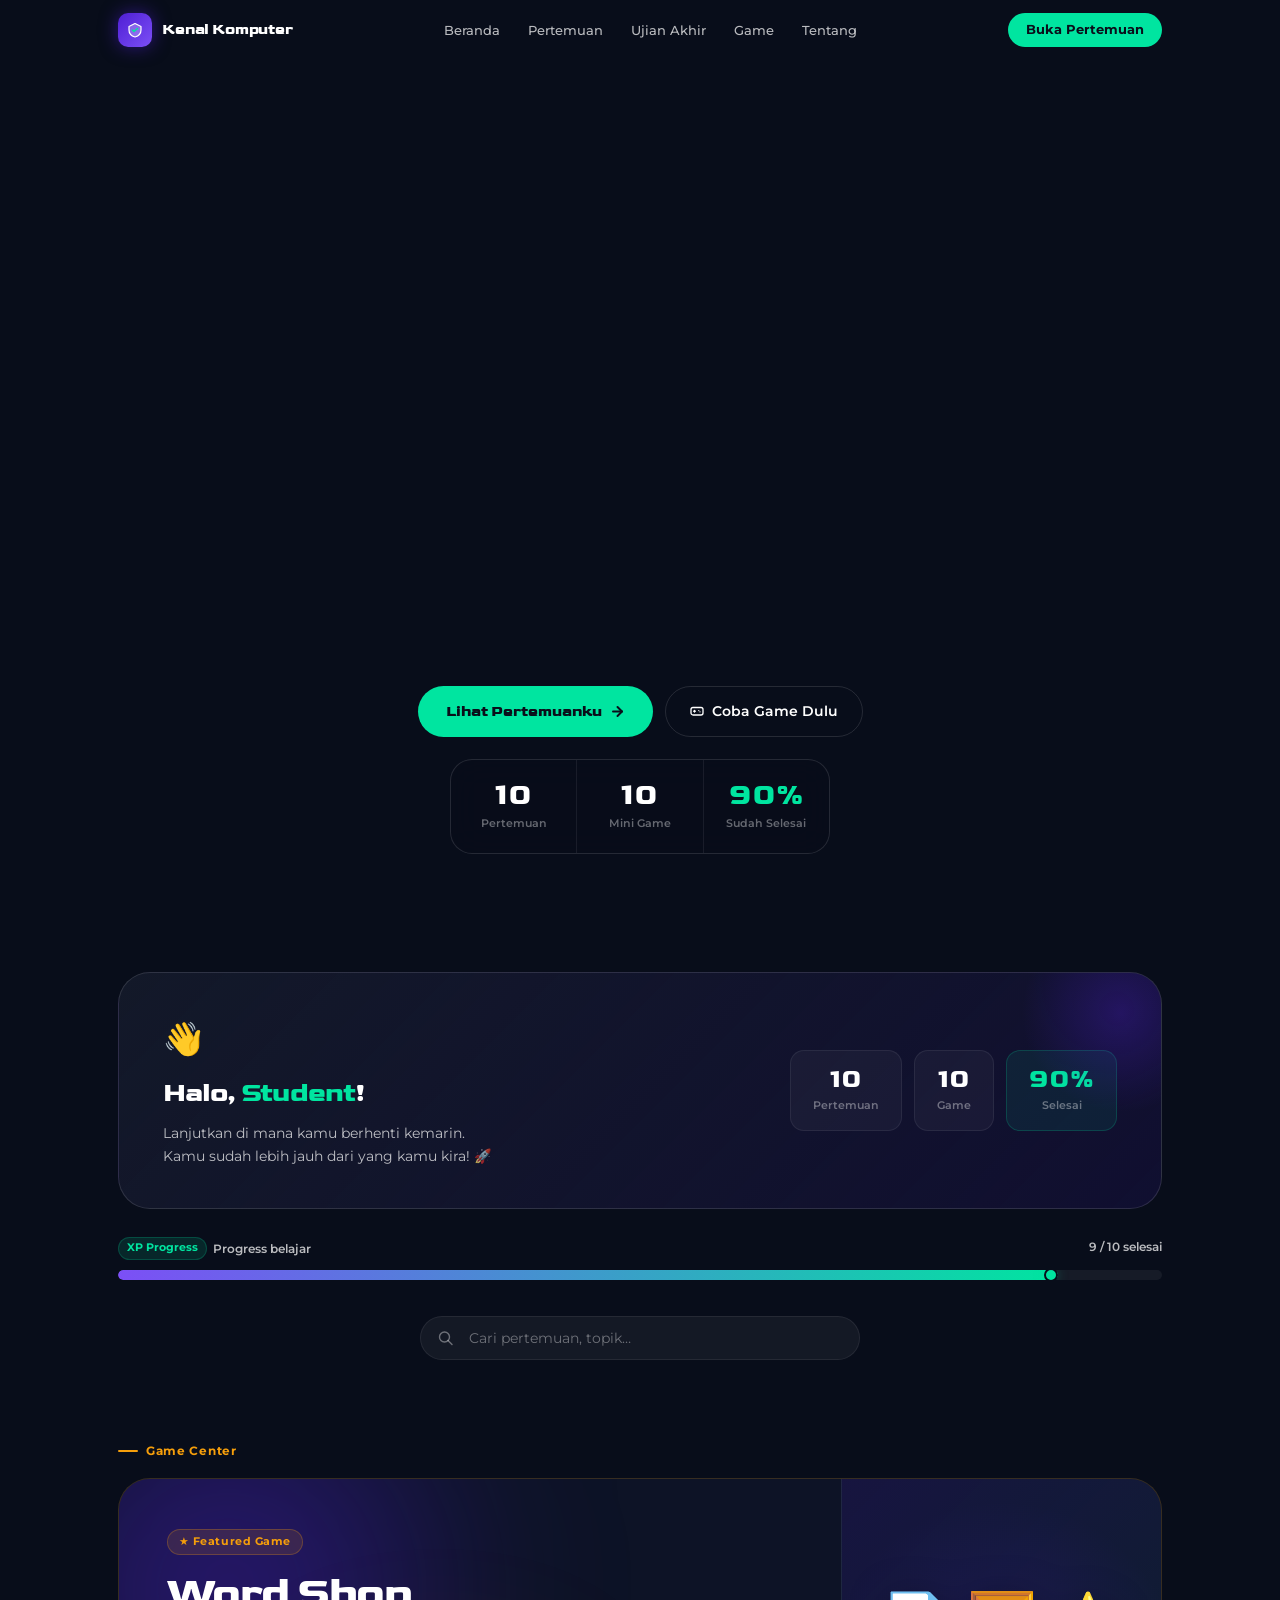
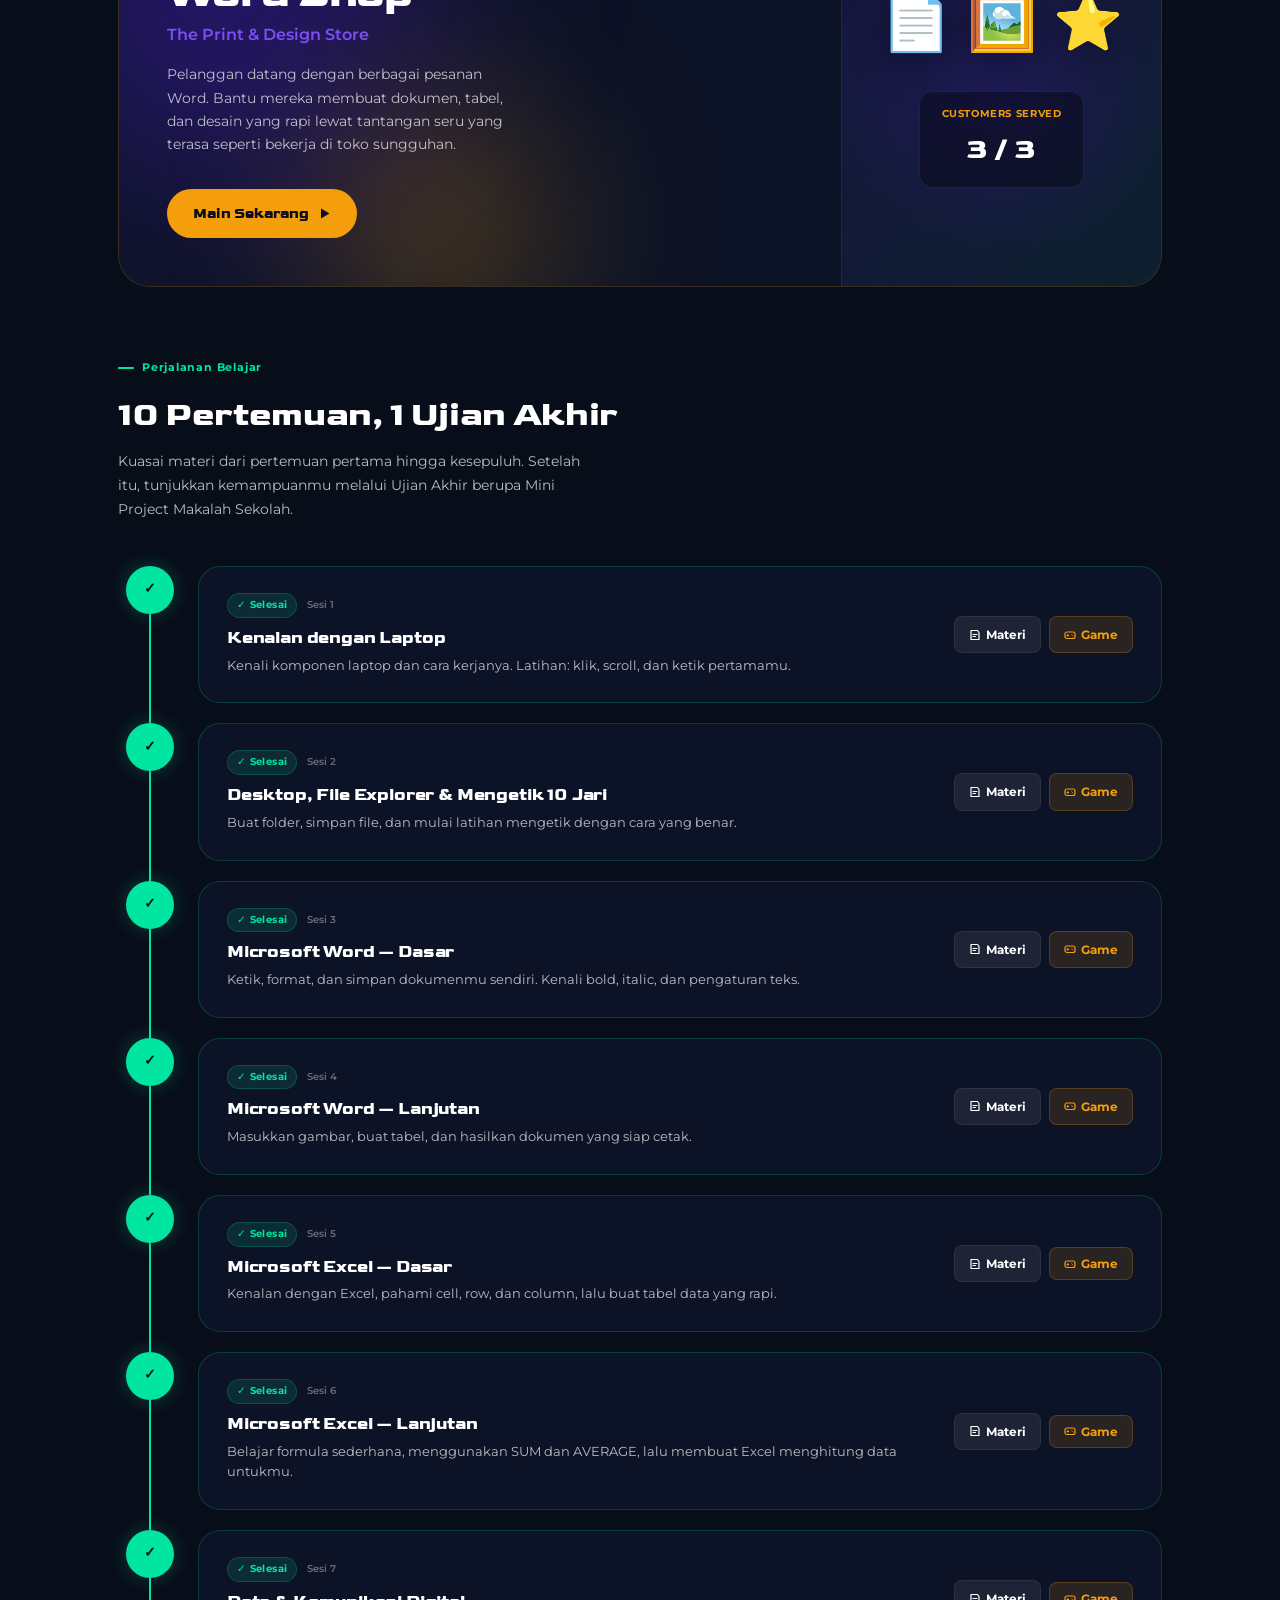
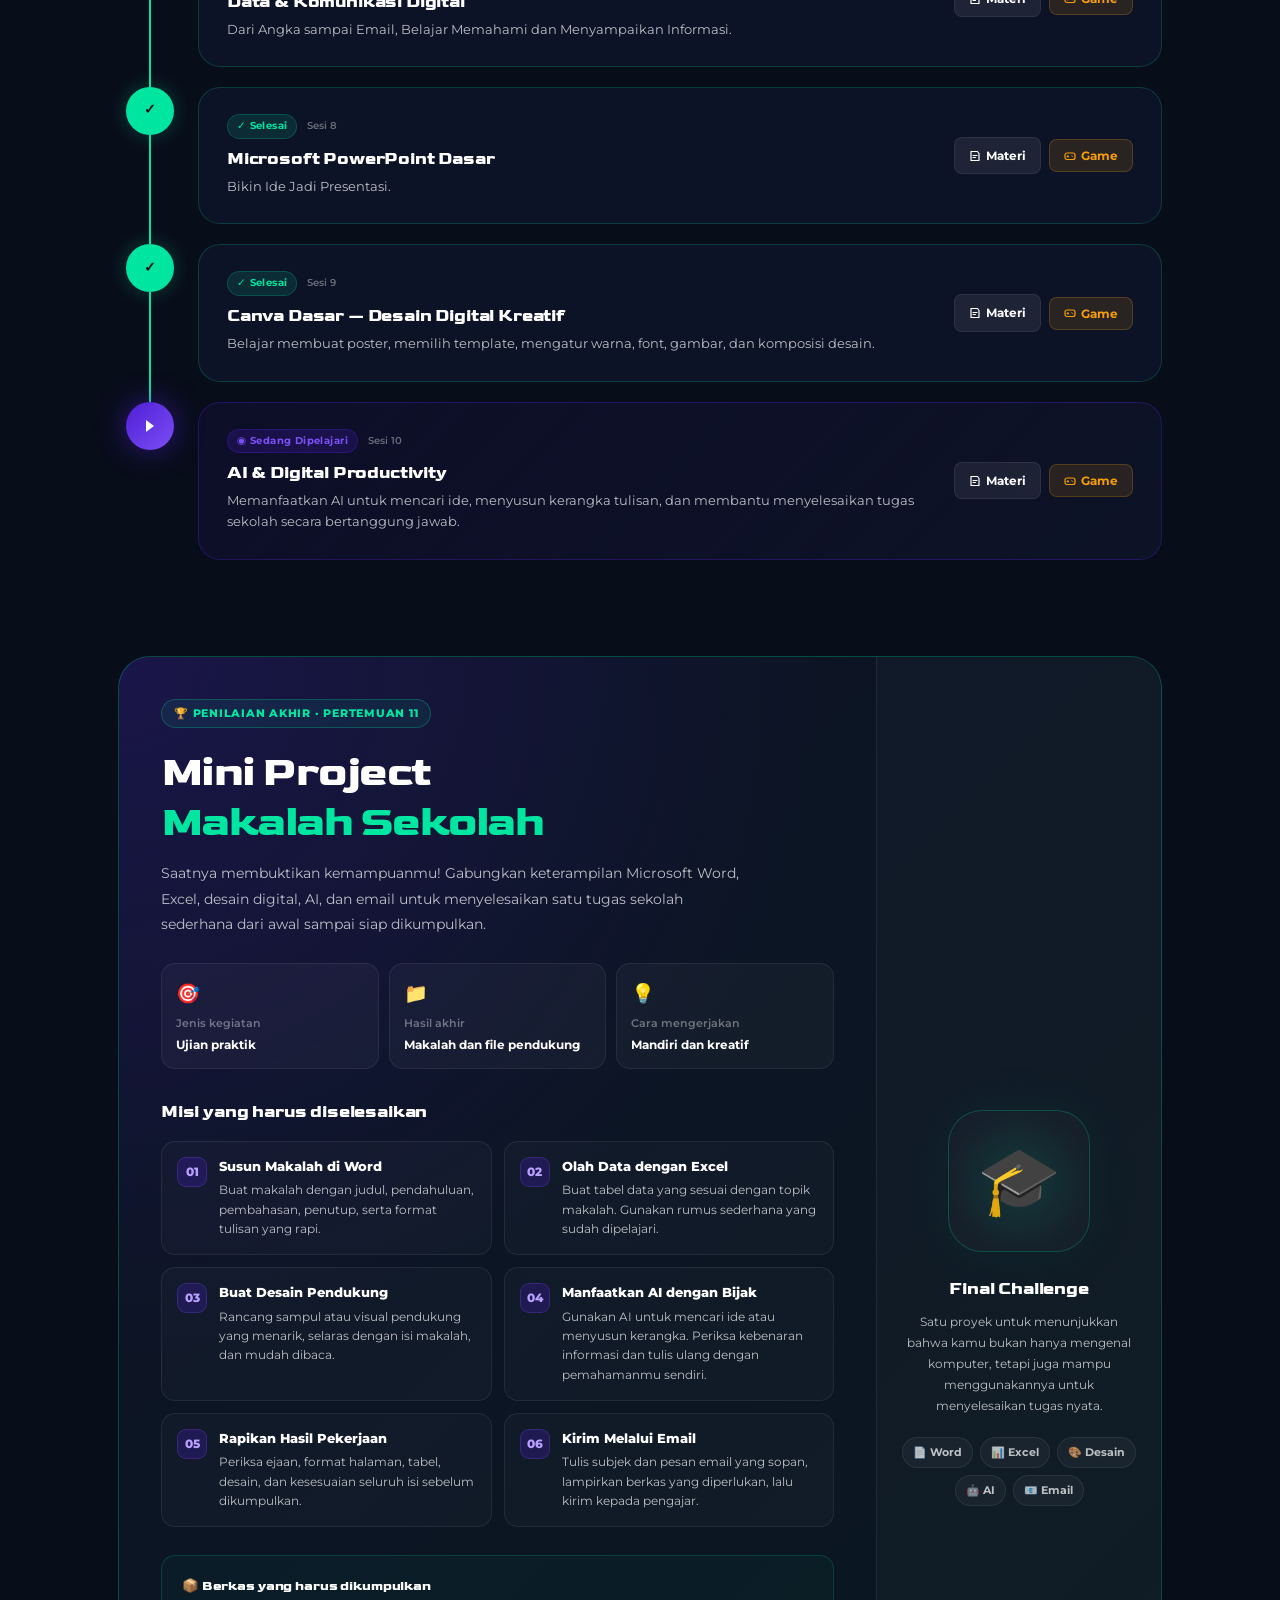
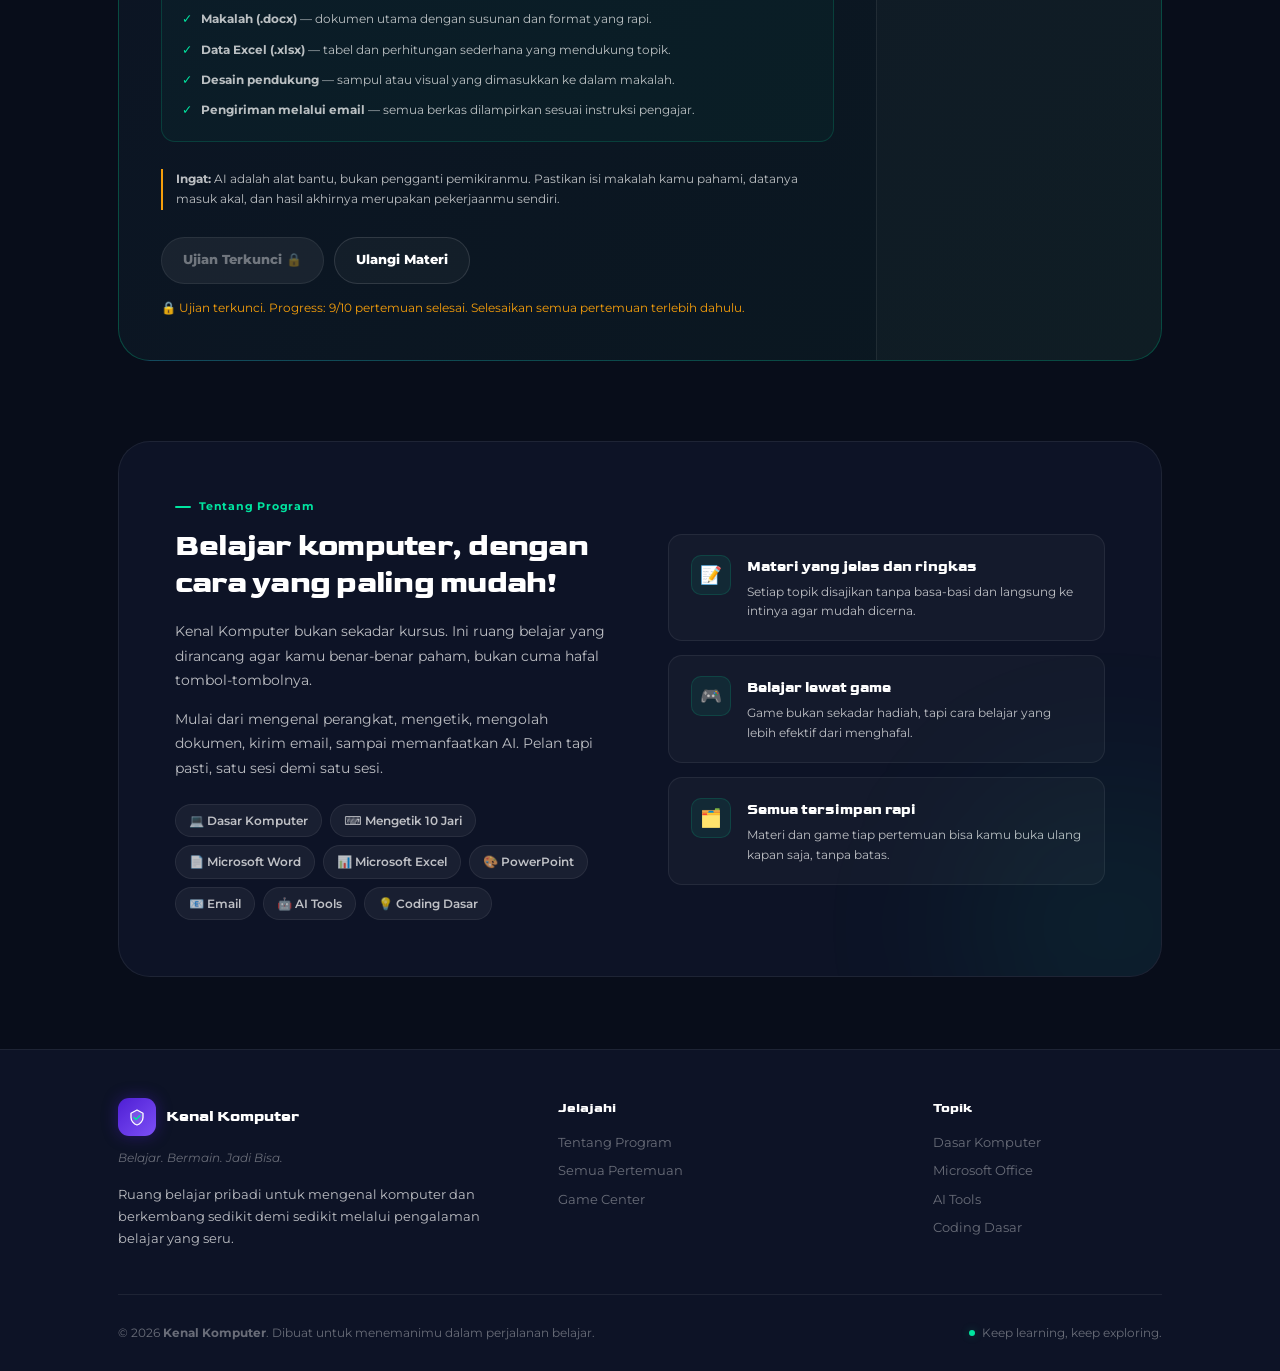
==== commit 7ac3663a: "update : materi 10" ====
--- a/index.html
+++ b/index.html
@@ -2953,7 +2953,7 @@
       {
         n: 3, title: "Microsoft Word — Dasar",
         desc: "Ketik, format, dan simpan dokumenmu sendiri. Kenali bold, italic, dan pengaturan teks.",
-        matUrl: "Pertemuan3/Materi/pertemuan3.html", gameUrl: "Pertemuan3/Game/game-pertemuan3.html", status: "completed"
+        matUrl: "Pertemuan3/Materi/pertemuan3.html", gameUrl: "Pertemuan3/Game/index.html", status: "completed"
       },
       {
         n: 4, title: "Microsoft Word — Lanjutan",
@@ -2983,7 +2983,7 @@
       {
         n: 9, title: "Canva Dasar — Desain Digital Kreatif",
         desc: "Belajar membuat poster, memilih template, mengatur warna, font, gambar, dan komposisi desain.",
-        matUrl: "pertemuan9/pertemuan9.html", gameUrl: "#", status: "current"
+        matUrl: "pertemuan9/pertemuan9.html", gameUrl: "#", status: "completed"
       },
       {
         n: 10, title: "AI & Digital Productivity",
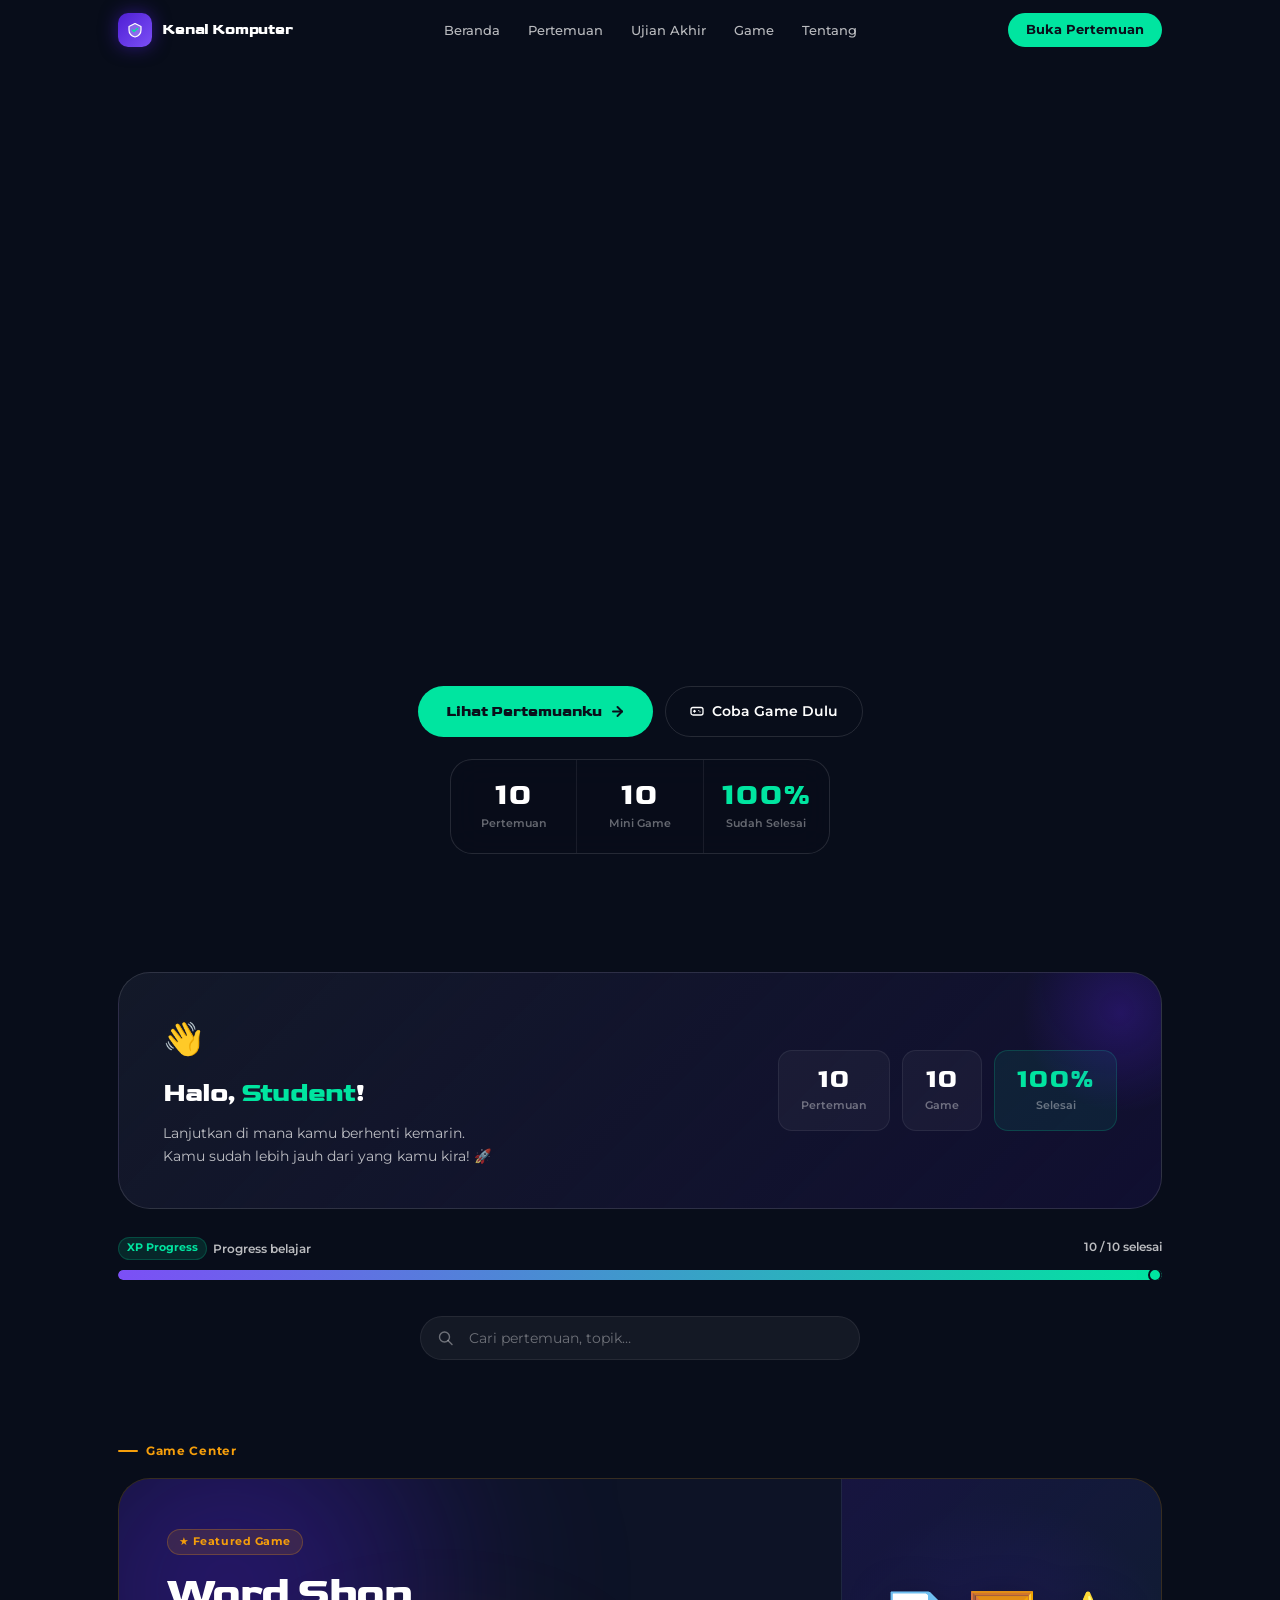
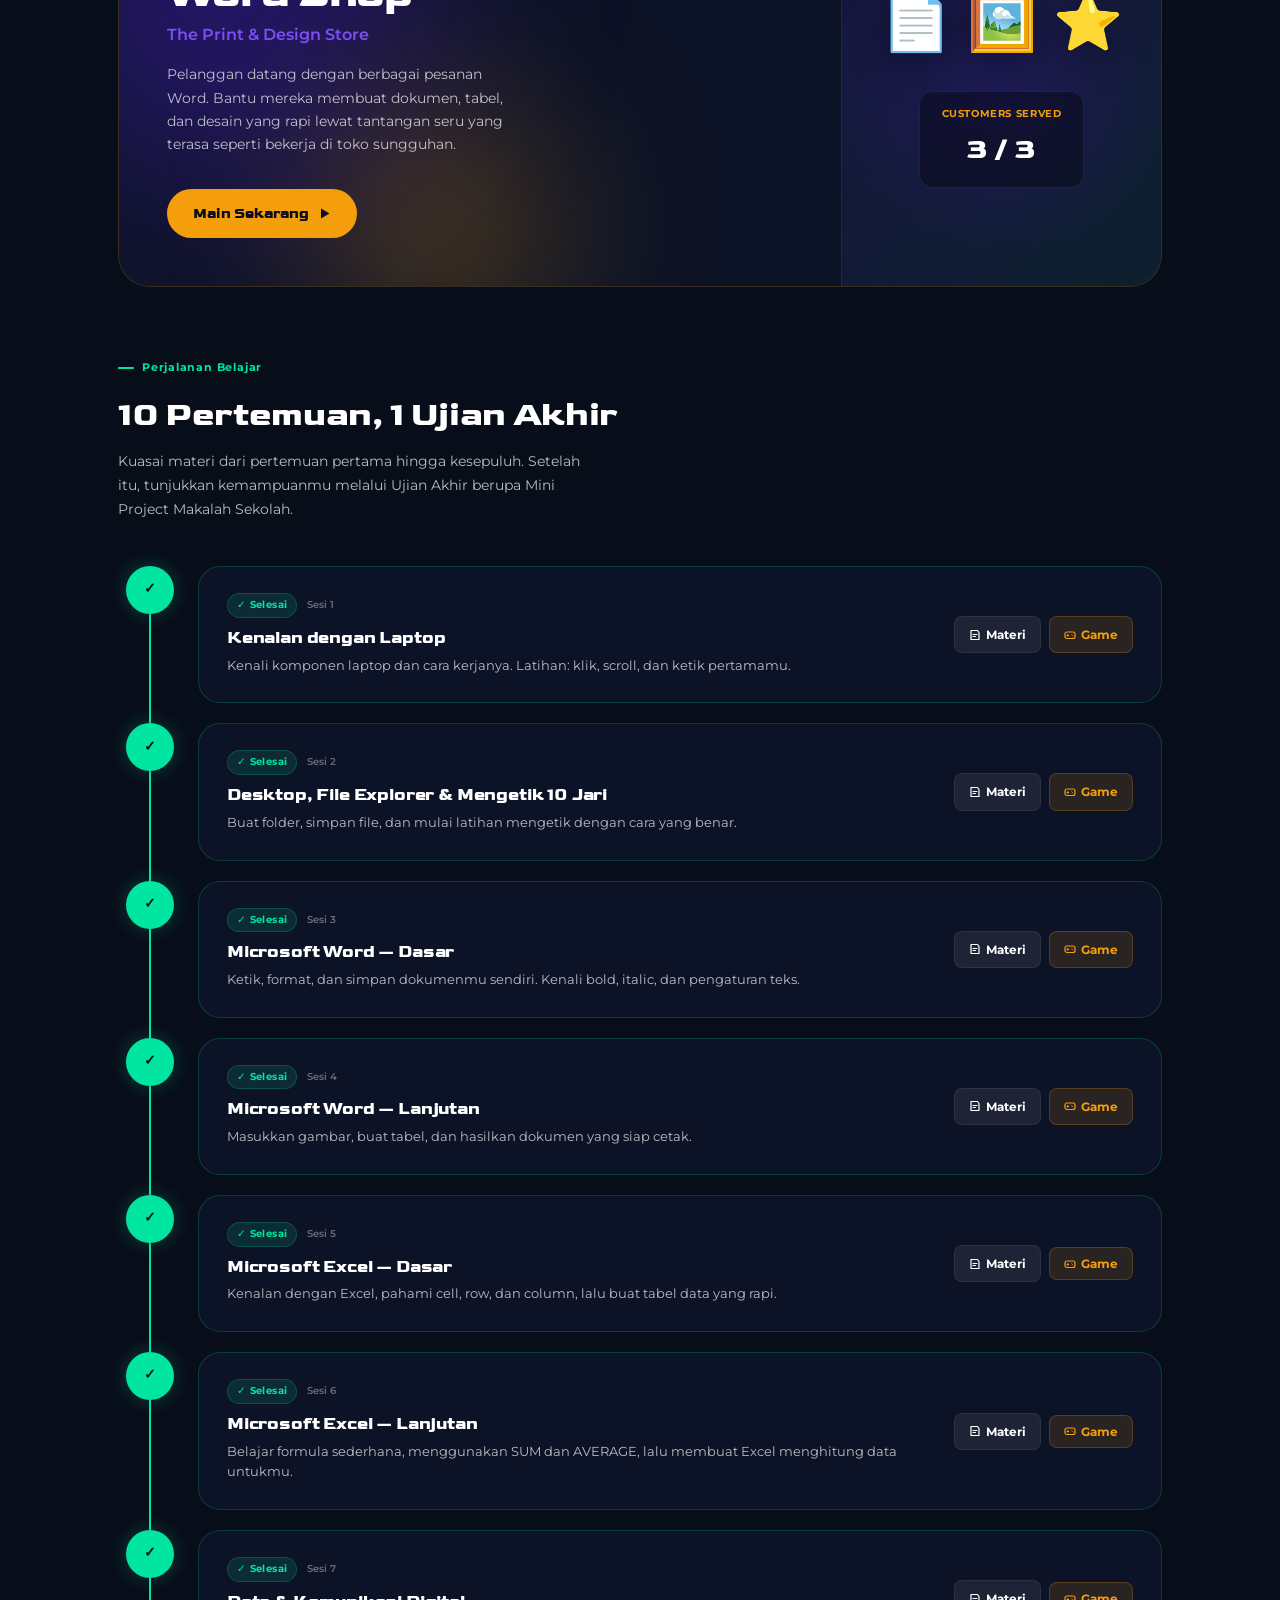
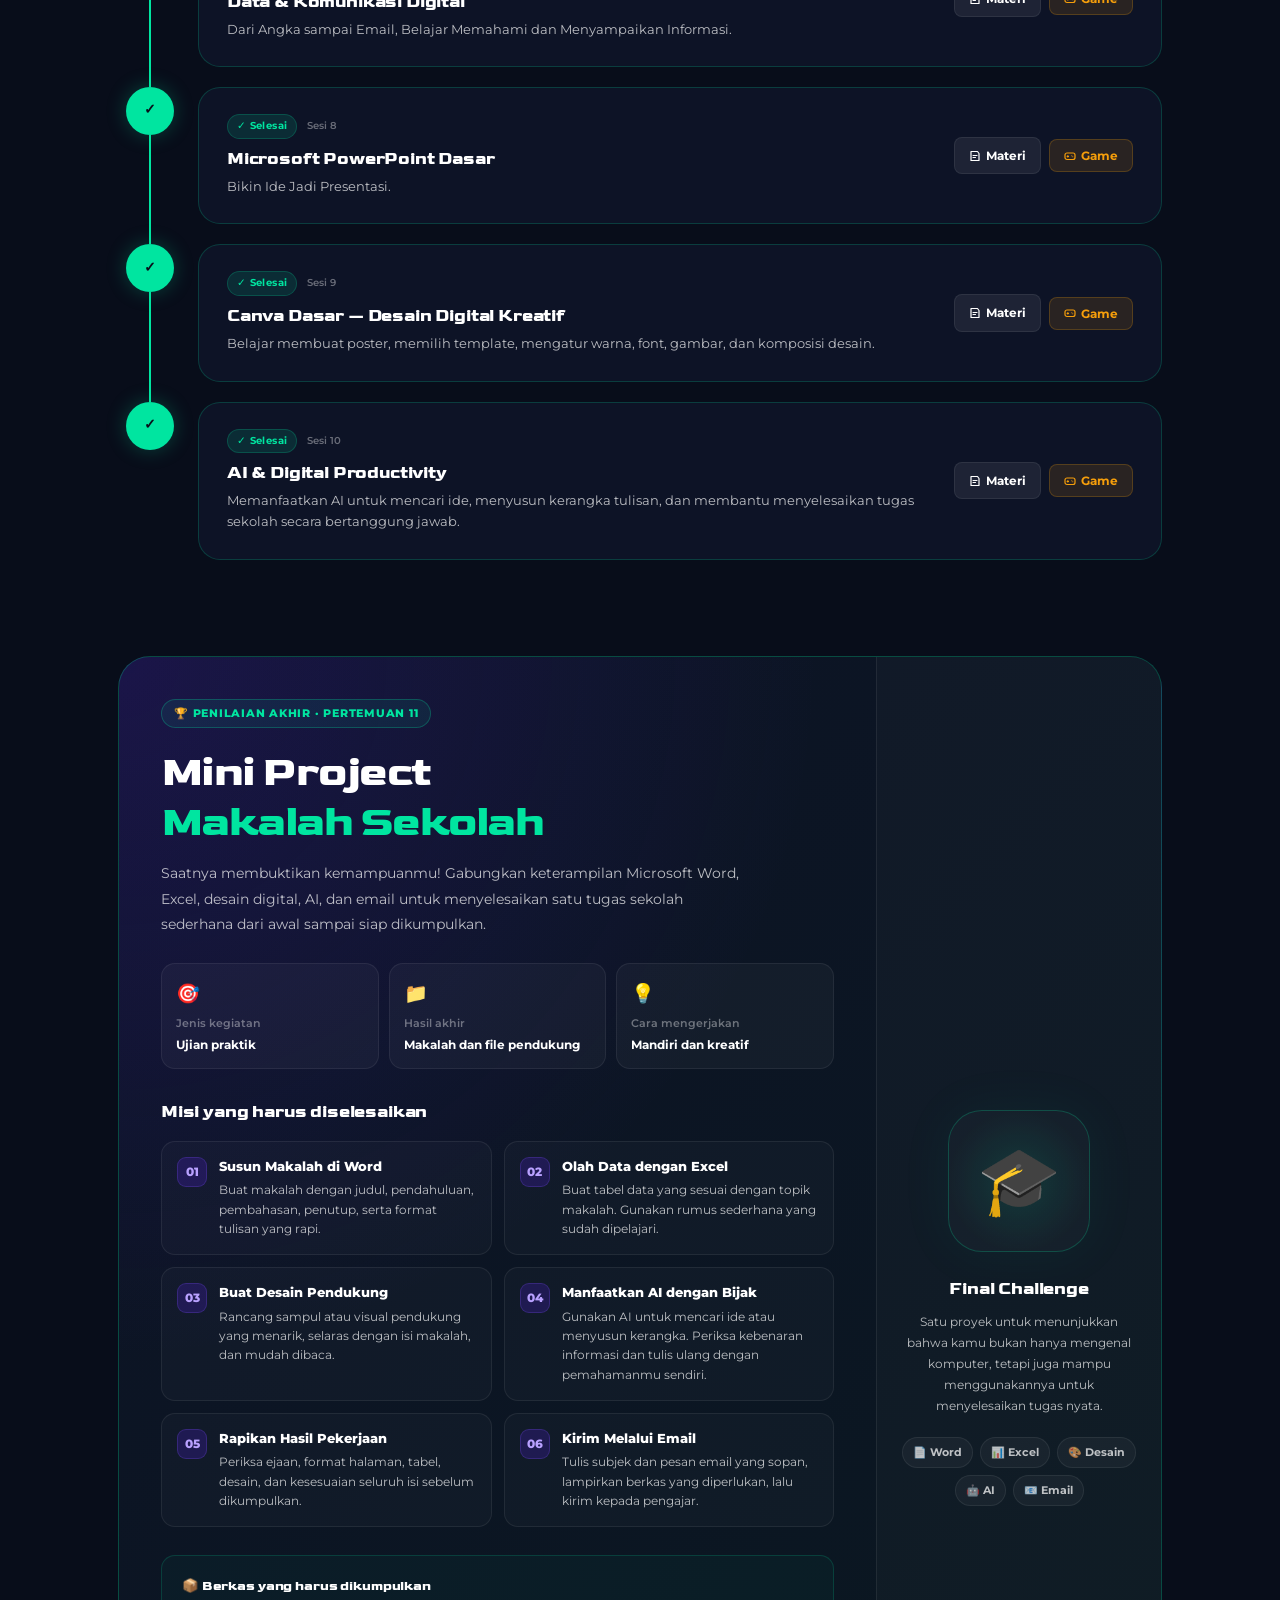
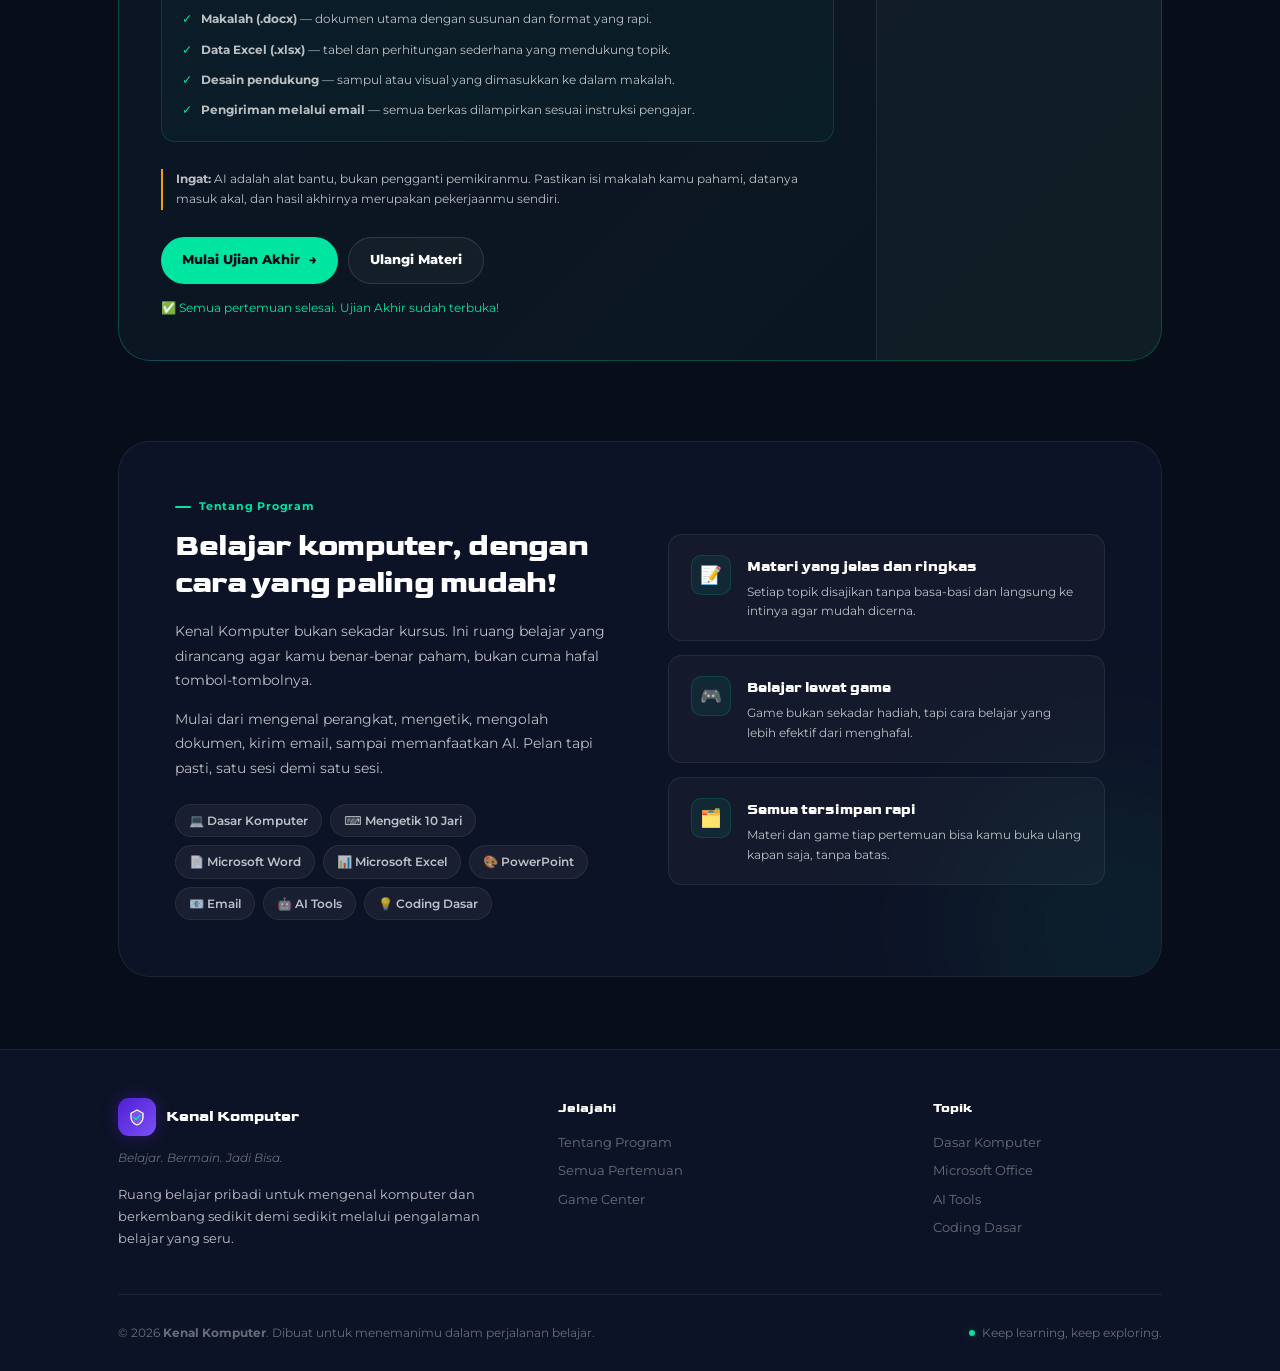
==== commit f64cd93d: "style : changed style landing page" ====
--- a/index.html
+++ b/index.html
@@ -2988,7 +2988,7 @@
       {
         n: 10, title: "AI & Digital Productivity",
         desc: "Memanfaatkan AI untuk mencari ide, menyusun kerangka tulisan, dan membantu menyelesaikan tugas sekolah secara bertanggung jawab.",
-        matUrl: "pertemuan10/pertemuan10.html", gameUrl: "#", status: "current"
+        matUrl: "pertemuan10/pertemuan10.html", gameUrl: "#", status: "completed"
       }
     ];
 
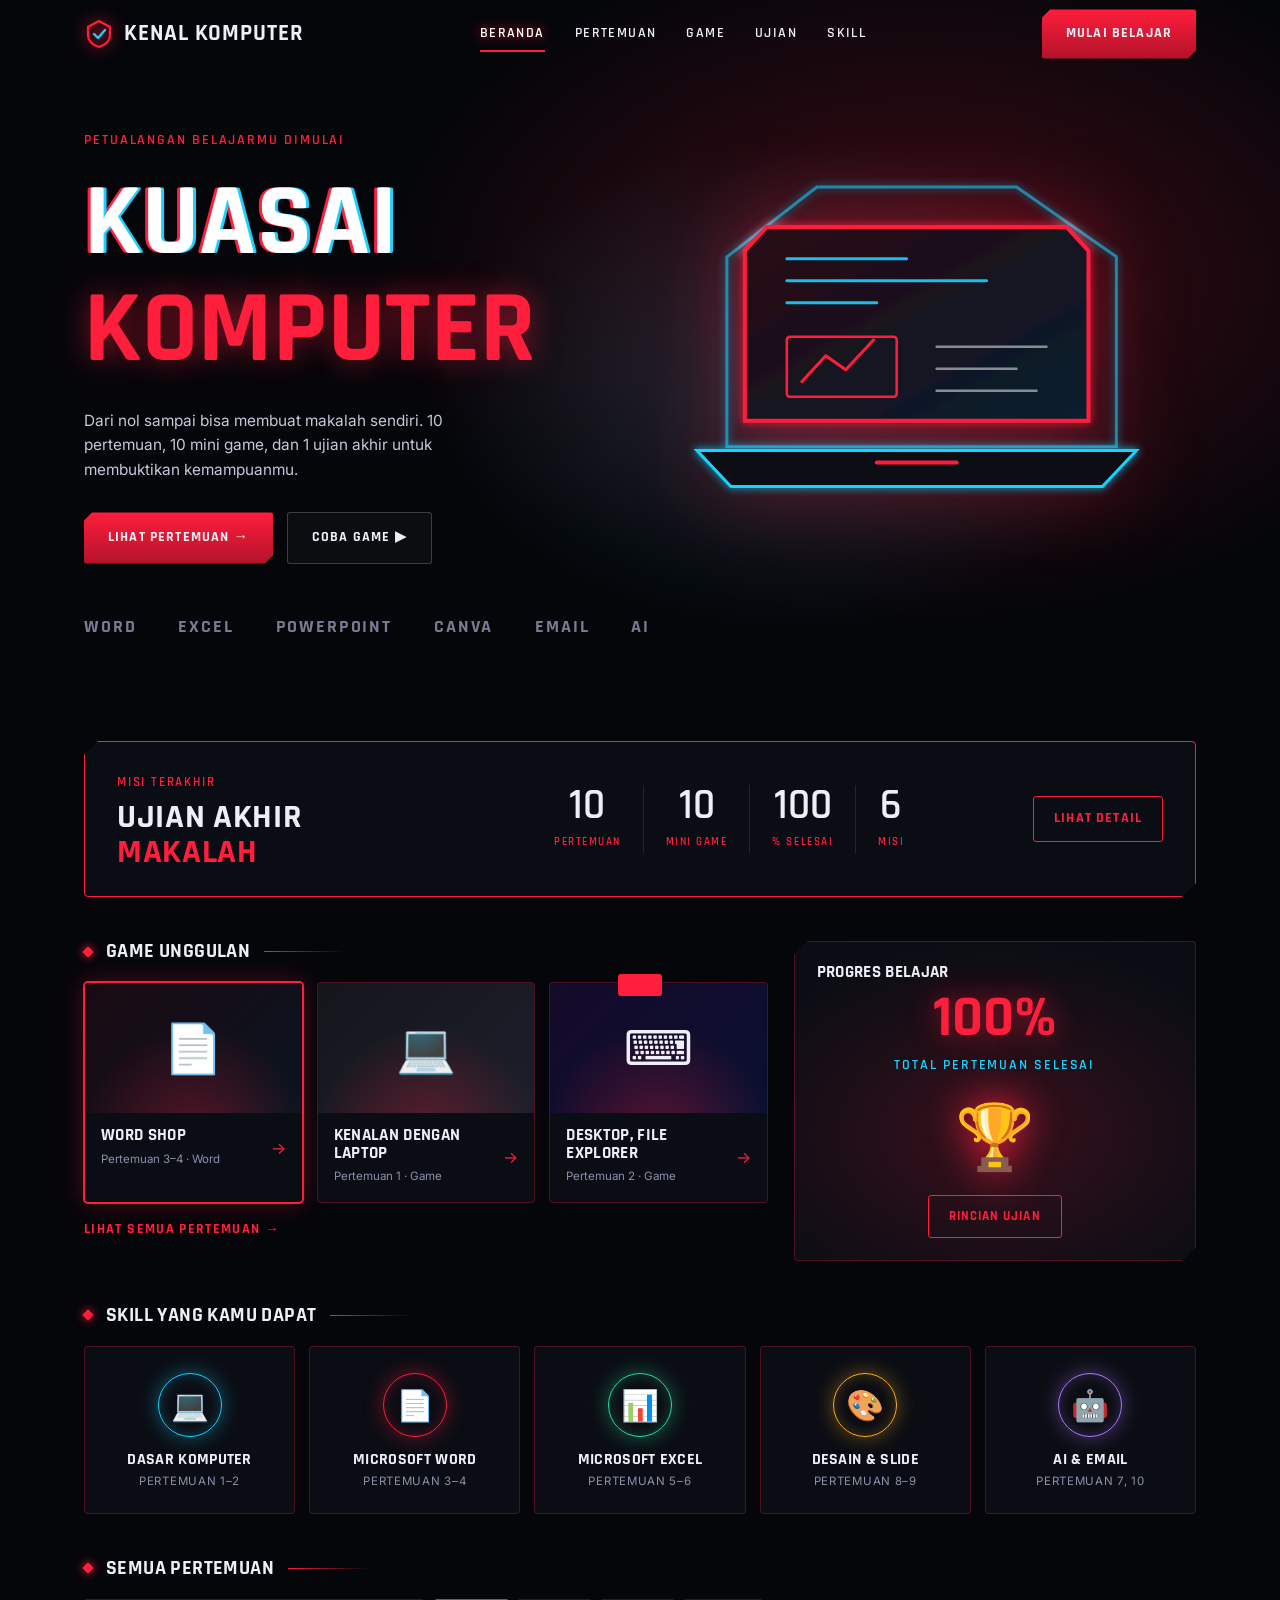
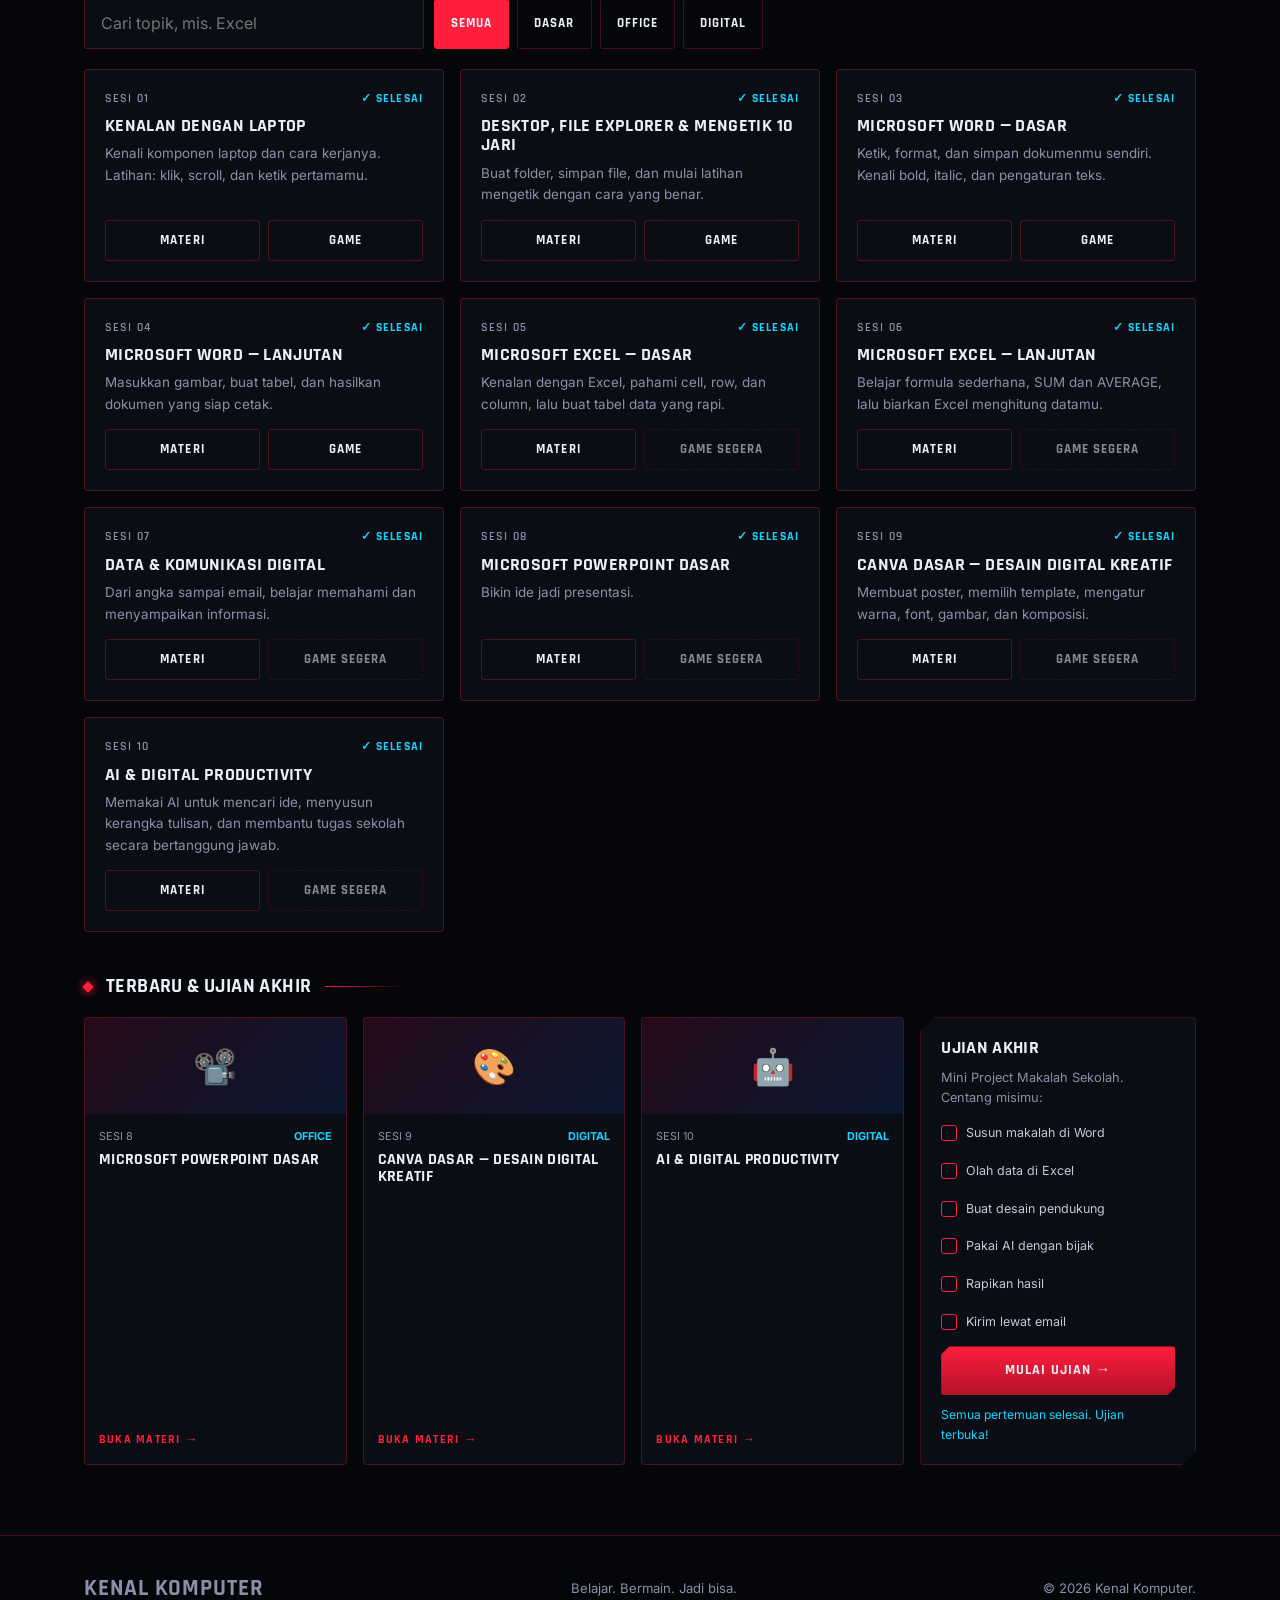
==== commit 5e82833c: "updated landing page" ====
--- a/index.html
+++ b/index.html
@@ -2,3425 +2,1219 @@
 <html lang="id">
 
 <head>
-  <meta charset="UTF-8" />
-  <meta name="viewport" content="width=device-width, initial-scale=1.0, viewport-fit=cover" />
-  <title>Kenal Komputer - Ruang Belajarmu</title>
-  <meta name="description" content="Ruang belajar komputer dari nol dengan materi interaktif, video, dan game." />
-  <meta property="og:title" content="Kenal Komputer - Ruang Belajarmu" />
-  <meta property="og:description" content="Ruang belajar komputer dari nol dengan materi interaktif, video, dan game." />
-  <meta property="og:type" content="website" />
-  <meta name="twitter:card" content="summary_large_image" />
-  <link rel="preconnect" href="https://fonts.googleapis.com" />
-  <link rel="preconnect" href="https://fonts.gstatic.com" crossorigin />
+  <meta charset="UTF-8">
+  <meta name="viewport" content="width=device-width, initial-scale=1, viewport-fit=cover">
+  <title>Kenal Komputer - Kuasai Komputer</title>
+  <meta name="description" content="Ruang belajar komputer dari nol dengan materi interaktif, video, dan game.">
+  <meta name="theme-color" content="#05060A">
+  <link rel="preconnect" href="https://fonts.googleapis.com">
+  <link rel="preconnect" href="https://fonts.gstatic.com" crossorigin>
   <link
-    href="https://fonts.googleapis.com/css2?family=Goldman:wght@400;700&family=Montserrat:wght@300;400;500;600;700;800&display=swap"
-    rel="stylesheet" />
+    href="https://fonts.googleapis.com/css2?family=Rajdhani:wght@500;600;700&family=Inter:wght@400;500;600&display=swap"
+    rel="stylesheet">
   <style>
-    /* ════════════════════════════════════════════
-   TOKENS
-════════════════════════════════════════════ */
     :root {
-      --navy: #080D1A;
-      --navy-2: #0D1326;
-      --navy-3: #131929;
-      --indigo: #4F1FD4;
-      --indigo-lt: #7C4FF6;
-      --mint: #00E5A0;
-      --mint-dim: rgba(0, 229, 160, 0.12);
-      --mint-glow: rgba(0, 229, 160, 0.25);
-      --amber: #F59E0B;
-      --amber-dim: rgba(245, 158, 11, 0.14);
-      --ivory: #F5F1EB;
-      --ivory-2: #EDE8DF;
-      --white: #FFFFFF;
-      --ink: #0A0E1A;
-      --text-p: rgba(255, 255, 255, 0.72);
-      --text-d: rgba(255, 255, 255, 0.38);
-      --border: rgba(255, 255, 255, 0.07);
-      --border-lt: rgba(255, 255, 255, 0.12);
-      --r-s: 8px;
-      --r-m: 14px;
-      --r-l: 22px;
-      --r-xl: 32px;
-      --ease: cubic-bezier(.25, .1, .25, 1);
-      --spring: cubic-bezier(.34, 1.56, .64, 1);
-    }
-
-    *,
-    *::before,
-    *::after {
+      --bg: #05060A;
+      --panel: #0B0D14;
+      --red: #FF1E3C;
+      --red2: #B3122A;
+      --cy: #19D3FF;
+      --tx: #EDEFF7;
+      --mu: #8B90A8;
+      --ln: rgba(255, 30, 60, .28);
+      --cut: 14px
+    }
+
+    * {
       box-sizing: border-box;
       margin: 0;
       padding: 0
     }
 
     html {
-      font-size: 16px;
-      scroll-behavior: smooth
+      scroll-behavior: smooth;
+      scroll-padding-top: 80px
     }
 
     body {
-      font-family: 'Montserrat', system-ui, sans-serif;
-      background: var(--navy);
-      color: var(--white);
-      overflow-x: hidden;
+      background: var(--bg);
+      color: var(--tx);
+      font-family: Inter, system-ui, sans-serif;
       line-height: 1.6;
-    }
-
-    a {
-      text-decoration: none;
-      color: inherit
-    }
-
-    ul,
-    ol {
-      list-style: none
-    }
-
-    button {
-      font-family: inherit;
-      cursor: pointer;
-      border: none;
-      background: none
-    }
-
-    img {
-      max-width: 100%;
-      display: block
-    }
-
-    .sr-only {
-      position: absolute;
-      width: 1px;
-      height: 1px;
-      overflow: hidden;
-      clip: rect(0, 0, 0, 0);
-      white-space: nowrap
-    }
-
-    .wrap {
-      width: 100%;
-      max-width: 1100px;
-      margin: 0 auto;
-      padding: 0 28px
+      overflow-x: hidden
     }
 
     h1,
     h2,
     h3,
-    .display {
-      font-family: 'Goldman', sans-serif;
-      letter-spacing: -0.01em
-    }
-
-    a:focus-visible,
-    button:focus-visible {
-      outline: 2px solid var(--mint);
-      outline-offset: 3px;
-      border-radius: 4px
-    }
-
-    /* ════════════════════════════════════════════
-   NOISE TEXTURE OVERLAY
-════════════════════════════════════════════ */
-    body::before {
-      content: '';
-      position: fixed;
-      inset: 0;
-      z-index: 0;
-      pointer-events: none;
-      background-image: url("data:image/svg+xml,%3Csvg viewBox='0 0 256 256' xmlns='http://www.w3.org/2000/svg'%3E%3Cfilter id='n'%3E%3CfeTurbulence type='fractalNoise' baseFrequency='0.9' numOctaves='4' stitchTiles='stitch'/%3E%3C/filter%3E%3Crect width='100%25' height='100%25' filter='url(%23n)' opacity='0.04'/%3E%3C/svg%3E");
-      opacity: 0.35;
-    }
-
-    /* ════════════════════════════════════════════
-   NAVBAR
-════════════════════════════════════════════ */
+    .rj {
+      font-family: Rajdhani, sans-serif;
+      text-transform: uppercase;
+      letter-spacing: .02em;
+      line-height: 1.05
+    }
+
+    a {
+      color: inherit;
+      text-decoration: none
+    }
+
+    button {
+      font: inherit;
+      color: inherit;
+      background: none;
+      border: 0;
+      cursor: pointer
+    }
+
+    :focus-visible {
+      outline: 2px solid var(--cy);
+      outline-offset: 3px
+    }
+
+    .wrap {
+      max-width: 1160px;
+      margin: 0 auto;
+      padding: 0 24px
+    }
+
+    .cut {
+      clip-path: polygon(var(--cut) 0, 100% 0, 100% calc(100% - var(--cut)), calc(100% - var(--cut)) 100%, 0 100%, 0 var(--cut))
+    }
+
+    .panel {
+      position: relative;
+      background: var(--panel);
+      border: 1px solid var(--ln);
+      border-radius: 4px;
+      transition: border-color .2s, box-shadow .2s, transform .2s
+    }
+
+    .panel:hover {
+      border-color: var(--red);
+      box-shadow: 0 0 28px rgba(255, 30, 60, .22)
+    }
+
+    .btn {
+      display: inline-flex;
+      align-items: center;
+      gap: 10px;
+      font-family: Rajdhani;
+      font-weight: 700;
+      text-transform: uppercase;
+      letter-spacing: .08em;
+      font-size: .9rem;
+      padding: 13px 24px;
+      border-radius: 3px;
+      transition: .2s
+    }
+
+    .b-red {
+      background: linear-gradient(180deg, var(--red), var(--red2));
+      box-shadow: 0 0 0 rgba(255, 30, 60, 0)
+    }
+
+    .b-red:hover {
+      box-shadow: 0 0 30px rgba(255, 30, 60, .6);
+      transform: translateY(-2px)
+    }
+
+    .b-ghost {
+      border: 1px solid rgba(255, 255, 255, .2);
+      background: rgba(255, 255, 255, .03)
+    }
+
+    .b-ghost:hover {
+      border-color: var(--cy);
+      color: var(--cy)
+    }
+
+    .b-line {
+      border: 1px solid var(--red);
+      color: var(--red);
+      padding: 10px 20px
+    }
+
+    .b-line:hover {
+      background: var(--red);
+      color: #fff
+    }
+
+    /* nav */
     .nav {
       position: fixed;
-      top: 0;
-      left: 0;
-      right: 0;
-      z-index: 900;
-      height: 60px;
-      transition: background .3s var(--ease);
-    }
-
-    .nav-inner {
-      width: 100%;
-      max-width: 1100px;
-      margin: 0 auto;
-      padding: 0 28px;
-      height: 100%;
+      inset: 0 0 auto;
+      z-index: 50;
+      transition: .25s;
+      padding-top: env(safe-area-inset-top, 0)
+    }
+
+    .nav.st {
+      background: rgba(5, 6, 10, .9);
+      backdrop-filter: blur(14px);
+      border-bottom: 1px solid var(--ln)
+    }
+
+    .nav .wrap {
       display: flex;
       align-items: center;
       justify-content: space-between;
-    }
-
-    .nav.stuck {
-      background: rgba(8, 13, 26, 0.90);
-      backdrop-filter: blur(24px);
-      -webkit-backdrop-filter: blur(24px);
-      border-bottom: 1px solid var(--border);
-    }
-
-    .nav-logo {
+      height: 68px;
+      gap: 16px
+    }
+
+    .logo {
       display: flex;
       align-items: center;
       gap: 10px;
-      font-family: 'Goldman', sans-serif;
-      font-weight: 800;
-      font-size: 0.95rem;
-      letter-spacing: -0.01em;
-    }
-
-    .logo-gem {
-      width: 34px;
-      height: 34px;
-      border-radius: 10px;
-      background: linear-gradient(135deg, var(--indigo), var(--indigo-lt));
-      display: flex;
-      align-items: center;
-      justify-content: center;
-      box-shadow: 0 0 18px rgba(79, 31, 212, 0.55);
-      flex-shrink: 0;
-    }
-
-    .nav-links {
-      display: flex;
-      gap: 4px
-    }
-
-    .nav-a {
-      font-size: 0.82rem;
-      font-weight: 500;
-      color: var(--text-p);
-      padding: 6px 12px;
-      border-radius: var(--r-s);
-      transition: color .18s, background .18s;
-    }
-
-    .nav-a:hover {
-      color: var(--white);
-      background: rgba(255, 255, 255, 0.06)
-    }
-
-    .nav-cta {
-      font-size: 0.80rem;
+      font-family: Rajdhani;
       font-weight: 700;
-      background: var(--mint);
-      color: var(--ink);
-      padding: 7px 18px;
-      border-radius: 100px;
-      transition: box-shadow .2s, transform .2s;
-    }
-
-    .nav-cta:hover {
-      box-shadow: 0 0 24px var(--mint-glow);
-      transform: translateY(-1px)
-    }
-
-    .hamburger {
+      font-size: 1.45rem;
+      letter-spacing: .04em
+    }
+
+    .logo svg {
+      filter: drop-shadow(0 0 8px var(--red))
+    }
+
+    .links {
+      display: flex;
+      gap: 30px
+    }
+
+    .links a {
+      font-family: Rajdhani;
+      font-weight: 600;
+      font-size: .88rem;
+      letter-spacing: .1em;
+      text-transform: uppercase;
+      color: var(--tx);
+      padding: 6px 0;
+      border-bottom: 2px solid transparent
+    }
+
+    .links a:hover,
+    .links a.on {
+      border-color: var(--red);
+      color: #fff;
+      text-shadow: 0 0 12px var(--red)
+    }
+
+    .burger {
       display: none;
-      flex-direction: column;
-      gap: 5px;
-      padding: 8px;
-      border-radius: var(--r-s)
-    }
-
-    .hamburger span {
-      display: block;
-      width: 20px;
-      height: 2px;
-      background: var(--white);
-      border-radius: 2px;
-      transition: transform .22s, opacity .22s
-    }
-
-    .hamburger[aria-expanded="true"] span:nth-child(1) {
-      transform: translateY(7px) rotate(45deg)
-    }
-
-    .hamburger[aria-expanded="true"] span:nth-child(2) {
-      opacity: 0
-    }
-
-    .hamburger[aria-expanded="true"] span:nth-child(3) {
-      transform: translateY(-7px) rotate(-45deg)
-    }
-
-    .mob-menu {
-      display: none;
-      position: fixed;
-      top: 60px;
-      left: 0;
-      right: 0;
-      z-index: 899;
-      background: rgba(8, 13, 26, 0.97);
-      backdrop-filter: blur(24px);
-      padding: 12px 28px 24px;
-      border-bottom: 1px solid var(--border);
-      flex-direction: column;
-      gap: 2px;
-    }
-
-    .mob-menu.open {
-      display: flex
-    }
-
-    .mob-a {
-      font-size: 0.9rem;
-      font-weight: 600;
-      color: var(--text-p);
-      padding: 11px 12px;
-      border-radius: var(--r-s);
-      transition: background .15s, color .15s
-    }
-
-    .mob-a:hover {
-      background: rgba(255, 255, 255, 0.05);
-      color: var(--white)
-    }
-
-    /* ════════════════════════════════════════════
-   HERO (FULL SCREEN VIDEO)
-════════════════════════════════════════════ */
+      font-size: 1.6rem;
+      padding: 4px 10px
+    }
+
+    /* hero */
     .hero {
-      min-height: 100svh;
-      height: 100svh;
-      width: 100%;
-      display: flex;
-      flex-direction: column;
-      align-items: center;
-      justify-content: flex-end;
-      padding: 90px 24px 38px;
       position: relative;
-      overflow: hidden;
-      text-align: center;
-    }
-
-    /* full page video background */
-    .hero-video-bg {
+      padding: 130px 0 56px;
+      min-height: 640px;
+      overflow: hidden
+    }
+
+    .hero video {
       position: absolute;
       inset: 0;
       width: 100%;
       height: 100%;
-      z-index: 0;
-      overflow: hidden;
-      background: var(--navy);
-    }
-
-    .hero-video {
-      width: 100%;
-      height: 100%;
       object-fit: cover;
-      display: block;
-    }
-
-    .hero-overlay {
+      opacity: .22;
+      mix-blend-mode: screen
+    }
+
+    .hero::before {
+      content: "";
       position: absolute;
       inset: 0;
-      background: linear-gradient(
-        180deg,
-        rgba(8, 13, 26, 0.58) 0%,
-        rgba(8, 13, 26, 0.12) 35%,
-        rgba(8, 13, 26, 0.45) 70%,
-        rgba(8, 13, 26, 0.92) 100%
-      );
-      pointer-events: none;
+      background: radial-gradient(60% 70% at 72% 40%, rgba(255, 30, 60, .22), transparent 70%), radial-gradient(40% 50% at 62% 55%, rgba(25, 211, 255, .16), transparent 70%)
+    }
+
+    .hero .wrap {
+      position: relative;
+      display: grid;
+      grid-template-columns: 1fr 1.05fr;
+      gap: 20px;
+      align-items: center
+    }
+
+    .eyebrow {
+      color: var(--red);
+      font-family: Rajdhani;
+      font-weight: 600;
+      letter-spacing: .14em;
+      font-size: .85rem;
+      margin-bottom: 18px;
+      text-transform: uppercase
+    }
+
+    .glitch {
+      font-size: clamp(3.2rem, 8vw, 6.4rem);
+      font-weight: 700;
+      position: relative;
+      display: block
+    }
+
+    .glitch.w {
+      color: #fff;
+      text-shadow: 3px 0 var(--cy), -3px 0 var(--red)
+    }
+
+    .glitch.r {
+      color: var(--red);
+      text-shadow: 0 0 30px rgba(255, 30, 60, .55)
+    }
+
+    .glitch.w {
+      animation: gl 5s infinite steps(1)
+    }
+
+    @keyframes gl {
+
+      0%,
+      92%,
+      100% {
+        text-shadow: 3px 0 var(--cy), -3px 0 var(--red);
+        transform: none
+      }
+
+      93% {
+        text-shadow: -7px 0 var(--cy), 7px 0 var(--red);
+        transform: translateX(3px) skewX(-4deg)
+      }
+
+      95% {
+        text-shadow: 6px 0 var(--cy), -6px 0 var(--red);
+        transform: translateX(-3px)
+      }
+
+      97% {
+        transform: none
+      }
+    }
+
+    .hero p.lead {
+      color: #C4C8DA;
+      max-width: 400px;
+      margin: 24px 0 30px;
+      font-size: .96rem
+    }
+
+    .cta {
+      display: flex;
+      gap: 14px;
+      flex-wrap: wrap
+    }
+
+    .art {
+      position: relative;
+      display: grid;
+      place-items: center;
+      min-height: 380px;
+      perspective: 900px
+    }
+
+    .art svg {
+      width: 100%;
+      max-width: 560px;
+      height: auto;
+      transition: transform .15s ease-out;
+      transform: rotateY(calc(var(--px, 0)*10deg)) rotateX(calc(var(--py, 0)*-8deg));
+      filter: drop-shadow(0 0 40px rgba(255, 30, 60, .35))
+    }
+
+    .float {
+      animation: fl 4s ease-in-out infinite
+    }
+
+    @keyframes fl {
+      50% {
+        transform: translateY(-10px)
+      }
+    }
+
+    .tools {
+      display: flex;
+      gap: 42px;
+      flex-wrap: wrap;
+      align-items: center;
+      margin-top: 48px;
+      color: #777C93;
+      font-family: Rajdhani;
+      font-weight: 700;
+      font-size: 1.15rem;
+      letter-spacing: .1em;
+      text-transform: uppercase;
+      position: relative
+    }
+
+    .tools span {
+      transition: .2s;
+      cursor: default
+    }
+
+    .tools span:hover {
+      color: var(--cy);
+      text-shadow: 0 0 14px var(--cy)
+    }
+
+    /* banner */
+    .sec {
+      padding-top: 44px
+    }
+
+    .banner {
+      display: grid;
+      grid-template-columns: 1.1fr 2fr auto;
+      gap: 24px;
+      align-items: center;
+      padding: 26px 32px;
+      border-color: var(--red)
+    }
+
+    .banner small {
+      color: var(--red);
+      font-family: Rajdhani;
+      letter-spacing: .14em;
+      font-weight: 600;
+      font-size: .8rem
+    }
+
+    .banner h2 {
+      font-size: clamp(1.5rem, 3vw, 2.1rem);
+      margin-top: 6px
+    }
+
+    .banner h2 b {
+      color: var(--red);
+      font-weight: 700
+    }
+
+    .cd {
+      display: flex;
+      justify-content: center
+    }
+
+    .cd div {
+      text-align: center;
+      padding: 0 22px;
+      border-left: 1px solid var(--ln)
+    }
+
+    .cd div:first-child {
+      border: 0
+    }
+
+    .cd b {
+      display: block;
+      font-family: Rajdhani;
+      font-size: 2.6rem;
+      font-weight: 600;
+      line-height: 1
+    }
+
+    .cd span {
+      font-size: .68rem;
+      color: var(--red);
+      letter-spacing: .14em;
+      font-family: Rajdhani;
+      font-weight: 600
+    }
+
+    .cd small {
+      display: block;
+      text-align: center;
+      color: var(--mu);
+      font-size: .7rem;
+      letter-spacing: .1em;
+      margin-bottom: 8px;
+      grid-column: 1/-1
+    }
+
+    /* headings */
+    .h {
+      display: flex;
+      align-items: center;
+      gap: 14px;
+      margin-bottom: 20px;
+      font-size: 1.25rem;
+      font-weight: 700
+    }
+
+    .h::before {
+      content: "";
+      width: 8px;
+      height: 8px;
+      background: var(--red);
+      transform: rotate(45deg);
+      box-shadow: 0 0 10px var(--red)
+    }
+
+    .h::after {
+      content: "";
+      height: 1px;
+      width: 80px;
+      background: linear-gradient(90deg, var(--red), transparent)
+    }
+
+    .row2 {
+      display: grid;
+      grid-template-columns: 1.7fr 1fr;
+      gap: 26px
+    }
+
+    .games {
+      display: grid;
+      grid-template-columns: repeat(3, 1fr);
+      gap: 14px
+    }
+
+    .g {
+      display: flex;
+      flex-direction: column;
+      overflow: hidden;
+      cursor: pointer
+    }
+
+    .g .img {
+      height: 130px;
+      display: grid;
+      place-items: center;
+      font-size: 3rem;
+      background: linear-gradient(135deg, #1A0A12, #0A1420);
+      position: relative;
+      overflow: hidden
+    }
+
+    .g:nth-child(2) .img {
+      background: linear-gradient(135deg, #14161C, #1c1f2b)
+    }
+
+    .g:nth-child(3) .img {
+      background: linear-gradient(135deg, #150A2A, #0A1030)
+    }
+
+    .g .img::after {
+      content: "";
+      position: absolute;
+      inset: 0;
+      background: radial-gradient(circle at 50% 120%, rgba(255, 30, 60, .3), transparent 60%)
+    }
+
+    .g .img span {
+      position: relative;
       z-index: 1;
-    }
-
-    .hero-inner {
-      position: relative;
-      z-index: 2;
-      max-width: 860px;
-      width: 100%;
-      margin-bottom: 8px;
-    }
-
-    .hero-btns {
-      display: flex;
-      gap: 12px;
-      justify-content: center;
-      flex-wrap: wrap;
-      margin-bottom: 22px;
-    }
-
-    .btn-main {
+      transition: transform .3s
+    }
+
+    .g:hover .img span {
+      transform: scale(1.2) rotate(-6deg)
+    }
+
+    .g .b {
+      padding: 14px 16px;
+      display: flex;
+      justify-content: space-between;
+      align-items: center
+    }
+
+    .g h3 {
+      font-size: 1.05rem
+    }
+
+    .g small {
+      color: var(--mu);
+      font-size: .72rem
+    }
+
+    .g .ar {
+      color: var(--red)
+    }
+
+    .g.act {
+      border-color: var(--red);
+      box-shadow: 0 0 0 1px var(--red), 0 0 24px rgba(255, 30, 60, .3)
+    }
+
+    .more {
       display: inline-flex;
-      align-items: center;
-      gap: 8px;
-      background: var(--mint);
-      color: var(--ink);
-      font-family: 'Goldman', sans-serif;
+      gap: 10px;
+      margin-top: 16px;
+      color: var(--red);
+      font-family: Rajdhani;
       font-weight: 700;
-      font-size: 0.92rem;
-      padding: 13px 28px;
-      border-radius: 100px;
-      box-shadow: 0 0 0 0 var(--mint-glow);
-      transition: box-shadow .25s, transform .25s;
-    }
-
-    .btn-main:hover {
-      box-shadow: 0 0 40px var(--mint-glow), 0 0 80px rgba(0, 229, 160, 0.12);
-      transform: translateY(-2px)
-    }
-
-    .btn-outline {
-      display: inline-flex;
-      align-items: center;
-      gap: 8px;
-      color: var(--white);
-      font-weight: 600;
-      font-size: 0.90rem;
-      padding: 13px 24px;
-      border-radius: 100px;
-      border: 1.5px solid var(--border-lt);
-      transition: border-color .2s, background .2s, transform .2s;
-    }
-
-    .btn-outline:hover {
-      border-color: rgba(255, 255, 255, 0.30);
-      background: rgba(255, 255, 255, 0.06);
-      transform: translateY(-1px)
-    }
-
-    /* hero stats strip */
-    .hero-stats {
-      display: flex;
-      justify-content: center;
-      gap: 0;
-      max-width: 380px;
-      margin: 0 auto;
-      border: 1px solid var(--border-lt);
-      border-radius: var(--r-l);
-      overflow: hidden;
-      background: rgba(8, 13, 26, 0.75);
-      backdrop-filter: blur(16px);
-      -webkit-backdrop-filter: blur(16px);
-    }
-
-    .hs {
-      flex: 1;
-      padding: 20px 12px;
+      letter-spacing: .1em;
+      font-size: .85rem;
+      text-transform: uppercase
+    }
+
+    .prize {
+      padding: 22px;
       text-align: center;
-      border-right: 1px solid var(--border)
-    }
-
-    .hs:last-child {
-      border-right: none
-    }
-
-    .hs-n {
-      display: block;
-      font-family: 'Goldman', sans-serif;
-      font-size: 1.9rem;
-      font-weight: 800;
-      color: var(--white);
-      line-height: 1
-    }
-
-    .hs-n.mint {
-      color: var(--mint)
-    }
-
-    .hs-l {
-      display: block;
-      font-size: 0.69rem;
-      font-weight: 600;
-      color: var(--text-d);
-      margin-top: 5px
-    }
-
-    /* scroll cue */
-    .scroll-cue {
-      position: absolute;
-      bottom: 32px;
-      left: 50%;
-      transform: translateX(-50%);
       display: flex;
       flex-direction: column;
       align-items: center;
       gap: 8px;
-      opacity: 0.45;
-      animation: fadeInUp 1s .8s both;
-    }
-
-    .scroll-cue span {
-      font-size: 0.68rem;
+      background: radial-gradient(70% 60% at 50% 60%, rgba(255, 30, 60, .18), transparent), var(--panel)
+    }
+
+    .prize .big {
+      font-family: Rajdhani;
+      font-weight: 700;
+      font-size: 3.6rem;
+      color: var(--red);
+      text-shadow: 0 0 28px rgba(255, 30, 60, .6);
+      line-height: 1
+    }
+
+    .prize small {
+      color: var(--cy);
+      font-family: Rajdhani;
+      letter-spacing: .14em;
       font-weight: 600;
-      color: var(--text-d);
-      letter-spacing: .05em
-    }
-
-    .scroll-mouse {
-      width: 22px;
-      height: 34px;
-      border: 1.5px solid rgba(255, 255, 255, 0.25);
-      border-radius: 11px;
-      display: flex;
-      justify-content: center;
-      padding-top: 6px;
-    }
-
-    .scroll-wheel {
-      width: 3px;
-      height: 7px;
-      background: var(--mint);
-      border-radius: 2px;
-      animation: scrollWheel 1.8s ease-in-out infinite
-    }
-
-    @keyframes scrollWheel {
-      0% {
-        transform: translateY(0);
-        opacity: 1
-      }
-
-      100% {
-        transform: translateY(10px);
-        opacity: 0
-      }
-    }
-
-    /* ════════════════════════════════════════════
-   PROGRESS BANNER
-════════════════════════════════════════════ */
-    .progress-sec {
-      padding: 72px 0 0;
-      position: relative;
-      z-index: 1
-    }
-
-    .pcard {
-      background: linear-gradient(135deg, var(--navy-3) 0%, rgba(79, 31, 212, 0.12) 100%);
-      border: 1px solid var(--border-lt);
-      border-radius: var(--r-xl);
-      padding: 40px 44px;
+      font-size: .85rem
+    }
+
+    .prize .tr {
+      font-size: 4rem;
+      filter: drop-shadow(0 0 20px var(--red));
+      animation: fl 4s ease-in-out infinite
+    }
+
+    .prize h3 {
+      align-self: flex-start;
+      font-size: 1.05rem
+    }
+
+    /* skills */
+    .skills {
       display: grid;
-      grid-template-columns: 1fr auto;
-      gap: 36px;
+      grid-template-columns: repeat(5, 1fr);
+      gap: 14px
+    }
+
+    .sk {
+      text-align: center;
+      padding: 26px 12px 20px;
+      cursor: pointer
+    }
+
+    .sk i {
+      display: grid;
+      place-items: center;
+      width: 64px;
+      height: 64px;
+      margin: 0 auto 14px;
+      font-style: normal;
+      font-size: 1.9rem;
+      border-radius: 50%;
+      border: 1px solid var(--c);
+      color: var(--c);
+      box-shadow: 0 0 20px color-mix(in srgb, var(--c) 40%, transparent), inset 0 0 14px color-mix(in srgb, var(--c) 25%, transparent);
+      transition: .25s
+    }
+
+    .sk:hover i {
+      transform: scale(1.12) rotate(8deg)
+    }
+
+    .sk h3 {
+      font-size: .98rem
+    }
+
+    .sk small {
+      color: var(--mu);
+      font-size: .72rem;
+      letter-spacing: .06em
+    }
+
+    /* all sessions */
+    .tools2 {
+      display: flex;
+      gap: 10px;
+      flex-wrap: wrap;
+      margin-bottom: 20px
+    }
+
+    .tools2 input {
+      flex: 1 1 240px;
+      max-width: 340px;
+      background: var(--panel);
+      border: 1px solid var(--ln);
+      color: var(--tx);
+      padding: 11px 16px;
+      border-radius: 3px;
+      font: inherit
+    }
+
+    .tools2 input:focus {
+      border-color: var(--cy);
+      outline: 0;
+      box-shadow: 0 0 16px rgba(25, 211, 255, .25)
+    }
+
+    .tab {
+      padding: 9px 16px;
+      border: 1px solid var(--ln);
+      border-radius: 3px;
+      font-family: Rajdhani;
+      font-weight: 700;
+      letter-spacing: .08em;
+      text-transform: uppercase;
+      font-size: .82rem
+    }
+
+    .tab[aria-pressed=true] {
+      background: var(--red);
+      border-color: var(--red)
+    }
+
+    .list {
+      display: grid;
+      grid-template-columns: repeat(auto-fill, minmax(330px, 1fr));
+      gap: 16px
+    }
+
+    .s {
+      padding: 20px;
+      display: flex;
+      flex-direction: column;
+      gap: 8px;
+      cursor: pointer
+    }
+
+    .s .t {
+      display: flex;
+      justify-content: space-between;
+      color: var(--mu);
+      font-size: .72rem;
+      font-family: Rajdhani;
+      font-weight: 600;
+      letter-spacing: .1em
+    }
+
+    .s .t b {
+      color: var(--cy)
+    }
+
+    .s h3 {
+      font-size: 1.15rem
+    }
+
+    .s p {
+      color: var(--mu);
+      font-size: .84rem;
+      flex: 1
+    }
+
+    .s .act {
+      display: flex;
+      gap: 8px;
+      margin-top: 6px
+    }
+
+    .mini {
+      flex: 1;
+      text-align: center;
+      padding: 9px;
+      border: 1px solid var(--ln);
+      border-radius: 3px;
+      font-family: Rajdhani;
+      font-weight: 700;
+      letter-spacing: .08em;
+      font-size: .82rem;
+      text-transform: uppercase;
+      transition: .2s
+    }
+
+    .mini:hover {
+      border-color: var(--cy);
+      color: var(--cy)
+    }
+
+    .mini.soon {
+      opacity: .55;
+      border-style: dashed
+    }
+
+    .none {
+      display: none;
+      text-align: center;
+      padding: 40px;
+      color: var(--mu)
+    }
+
+    /* news + exam */
+    .row3 {
+      display: grid;
+      grid-template-columns: repeat(3, 1fr) 1.05fr;
+      gap: 16px
+    }
+
+    .n {
+      display: flex;
+      flex-direction: column;
+      overflow: hidden
+    }
+
+    .n .img {
+      height: 96px;
+      background: linear-gradient(135deg, #25091A, #0A1830);
+      display: grid;
+      place-items: center;
+      font-size: 2.2rem
+    }
+
+    .n .b {
+      padding: 14px;
+      display: flex;
+      flex-direction: column;
+      gap: 6px;
+      flex: 1
+    }
+
+    .n .m {
+      display: flex;
+      justify-content: space-between;
+      font-size: .68rem;
+      color: var(--mu)
+    }
+
+    .n .m b {
+      color: var(--cy)
+    }
+
+    .n h3 {
+      font-size: 1rem;
+      flex: 1
+    }
+
+    .n a {
+      color: var(--red);
+      font-family: Rajdhani;
+      font-weight: 700;
+      font-size: .78rem;
+      letter-spacing: .1em;
+      text-transform: uppercase
+    }
+
+    .ex {
+      padding: 20px;
+      display: flex;
+      flex-direction: column;
+      gap: 10px
+    }
+
+    .ex h3 {
+      font-size: 1.15rem
+    }
+
+    .ex p {
+      color: var(--mu);
+      font-size: .8rem
+    }
+
+    .chk {
+      display: flex;
+      gap: 9px;
+      align-items: flex-start;
+      font-size: .78rem;
+      color: #C4C8DA;
+      text-align: left;
+      width: 100%;
+      padding: 4px 0
+    }
+
+    .chk i {
+      flex: none;
+      width: 16px;
+      height: 16px;
+      border: 1px solid var(--red);
+      border-radius: 3px;
+      display: grid;
+      place-items: center;
+      font-size: .7rem;
+      font-style: normal;
+      margin-top: 2px
+    }
+
+    .chk[aria-pressed=true] i {
+      background: var(--red)
+    }
+
+    .lock {
+      opacity: .5;
+      cursor: not-allowed
+    }
+
+    #xm {
+      font-size: .76rem;
+      color: var(--cy)
+    }
+
+    footer {
+      margin-top: 70px;
+      border-top: 1px solid var(--ln);
+      padding: 34px 0
+    }
+
+    footer .wrap {
+      display: flex;
+      justify-content: space-between;
+      gap: 24px;
+      flex-wrap: wrap;
       align-items: center;
-      position: relative;
-      overflow: hidden;
-    }
-
-    .pcard::before {
-      content: '';
-      position: absolute;
-      top: -60px;
-      right: -60px;
-      width: 200px;
-      height: 200px;
-      border-radius: 50%;
-      background: radial-gradient(circle, rgba(79, 31, 212, 0.3), transparent 70%);
-      pointer-events: none;
-    }
-
-    .pcard-wave {
-      font-size: 2rem;
-      display: inline-block;
-      animation: wave 3s ease-in-out infinite
-    }
-
-    @keyframes wave {
-
-      0%,
-      60%,
-      100% {
-        transform: rotate(0)
-      }
-
-      10%,
-      30% {
-        transform: rotate(-14deg)
-      }
-
-      20% {
-        transform: rotate(12deg)
-      }
-
-      40% {
-        transform: rotate(-4deg)
-      }
-
-      50% {
-        transform: rotate(8deg)
-      }
-    }
-
-    .pcard-greet {
-      font-family: 'Goldman', sans-serif;
-      font-size: 1.7rem;
-      font-weight: 800;
-      letter-spacing: -0.03em;
-      margin: 8px 0 6px;
-    }
-
-    .pcard-name {
-      color: var(--mint)
-    }
-
-    .pcard-msg {
-      font-size: 0.88rem;
-      color: var(--text-p);
-      line-height: 1.65
-    }
-
-    .pcard-stats {
-      display: flex;
-      gap: 12px;
-      flex-shrink: 0
-    }
-
-    .pstat {
-      background: rgba(255, 255, 255, 0.04);
-      border: 1px solid var(--border);
-      border-radius: var(--r-m);
-      padding: 16px 22px;
+      color: var(--mu);
+      font-size: .82rem
+    }
+
+    dialog {
+      background: var(--panel);
+      color: var(--tx);
+      border: 1px solid var(--red);
+      border-radius: 6px;
+      max-width: 400px;
+      width: calc(100% - 40px);
+      margin: auto;
+      padding: 30px;
       text-align: center;
-      min-width: 80px;
-    }
-
-    .pstat.hi {
-      background: rgba(0, 229, 160, 0.08);
-      border-color: rgba(0, 229, 160, 0.18)
-    }
-
-    .pstat-n {
-      display: block;
-      font-family: 'Goldman', sans-serif;
-      font-size: 1.6rem;
-      font-weight: 800;
-      color: var(--white);
-      line-height: 1
-    }
-
-    .pstat.hi .pstat-n {
-      color: var(--mint)
-    }
-
-    .pstat-l {
-      font-size: 0.68rem;
-      font-weight: 600;
-      color: var(--text-d);
-      margin-top: 4px;
-      display: block
-    }
-
-    /* xp bar */
-    .xp-wrap {
-      margin-top: 28px
-    }
-
-    .xp-head {
-      display: flex;
-      justify-content: space-between;
-      margin-bottom: 10px;
-      font-size: 0.78rem;
-      font-weight: 600;
-      color: var(--text-p)
-    }
-
-    .xp-label-left {
-      display: flex;
-      align-items: center;
-      gap: 6px
-    }
-
-    .xp-tag {
-      background: rgba(0, 229, 160, 0.12);
-      border: 1px solid rgba(0, 229, 160, 0.20);
-      color: var(--mint);
-      font-size: 0.66rem;
+      box-shadow: 0 0 50px rgba(255, 30, 60, .35)
+    }
+
+    dialog::backdrop {
+      background: rgba(0, 0, 0, .75);
+      backdrop-filter: blur(5px)
+    }
+
+    dialog div {
+      font-size: 2.6rem
+    }
+
+    dialog h3 {
+      margin: 8px 0;
+      font-size: 1.3rem
+    }
+
+    dialog p {
+      color: var(--mu);
+      margin-bottom: 18px;
+      font-size: .9rem
+    }
+
+    .toast {
+      position: fixed;
+      left: 50%;
+      bottom: 24px;
+      transform: translate(-50%, 120px);
+      background: var(--red);
+      padding: 11px 22px;
+      border-radius: 3px;
+      z-index: 90;
+      transition: transform .3s;
+      font-family: Rajdhani;
       font-weight: 700;
-      padding: 2px 8px;
-      border-radius: 100px;
-    }
-
-    .xp-track {
-      height: 10px;
-      background: rgba(255, 255, 255, 0.06);
-      border-radius: 100px;
-      overflow: hidden;
-      position: relative;
-    }
-
-    .xp-fill {
-      height: 100%;
-      width: 0%;
-      border-radius: 100px;
-      background: linear-gradient(90deg, var(--indigo-lt), var(--mint));
-      transition: width 1.2s cubic-bezier(.4, 0, .2, 1);
-      position: relative;
-    }
-
-    .xp-fill::after {
-      content: '';
-      position: absolute;
-      right: 0;
-      top: 50%;
-      transform: translateY(-50%);
-      width: 14px;
-      height: 14px;
-      border-radius: 50%;
-      background: var(--mint);
-      border: 2px solid var(--navy);
-      box-shadow: 0 0 12px var(--mint-glow);
-    }
-
-    /* ════════════════════════════════════════════
-   SEARCH
-════════════════════════════════════════════ */
-    .search-sec {
-      padding: 36px 0 0
-    }
-
-    .search-box {
-      max-width: 440px;
-      margin: 0 auto;
-      position: relative
-    }
-
-    .search-ico {
-      position: absolute;
-      left: 17px;
-      top: 50%;
-      transform: translateY(-50%);
-      color: var(--text-d);
-      pointer-events: none
-    }
-
-    .search-inp {
-      width: 100%;
-      background: rgba(255, 255, 255, 0.05);
-      border: 1.5px solid var(--border);
-      border-radius: 100px;
-      padding: 12px 44px 12px 48px;
-      font-family: 'Montserrat', sans-serif;
-      font-size: 0.88rem;
-      color: var(--white);
-      outline: none;
-      transition: border-color .2s, background .2s, box-shadow .2s;
-    }
-
-    .search-inp::placeholder {
-      color: var(--text-d)
-    }
-
-    .search-inp:focus {
-      border-color: rgba(0, 229, 160, 0.45);
-      background: rgba(0, 229, 160, 0.04);
-      box-shadow: 0 0 0 4px rgba(0, 229, 160, 0.08)
-    }
-
-    .search-x {
-      position: absolute;
-      right: 15px;
-      top: 50%;
-      transform: translateY(-50%);
-      color: var(--text-d);
-      padding: 4px;
-      border-radius: 50%;
-      transition: color .15s
-    }
-
-    .search-x:hover {
-      color: var(--white)
-    }
-
-    .search-hint {
-      text-align: center;
-      font-size: 0.78rem;
-      color: var(--text-d);
-      margin-top: 8px;
-      min-height: 18px
-    }
-
-    /* ════════════════════════════════════════════
-   FEATURED GAME
-════════════════════════════════════════════ */
-    .game-sec {
-      padding: 56px 0 0;
-      position: relative;
-      z-index: 1
-    }
-
-    .game-sec-label {
-      font-size: 0.72rem;
-      font-weight: 700;
-      color: var(--amber);
       letter-spacing: .06em;
-      margin-bottom: 18px;
-      display: flex;
-      align-items: center;
-      gap: 8px;
-    }
-
-    .game-sec-label::before {
-      content: '';
-      width: 20px;
-      height: 1.5px;
-      background: var(--amber);
-      border-radius: 2px
-    }
-
-    .game-card {
-      border-radius: var(--r-xl);
-      overflow: hidden;
-      display: grid;
-      grid-template-columns: 1fr 320px;
-      border: 1px solid rgba(245, 158, 11, 0.18);
-      position: relative;
-      background: var(--navy-2);
-    }
-
-    .game-card-body {
-      padding: 48px 48px;
-      position: relative;
-      z-index: 1
-    }
-
-    .game-glow-bg {
-      position: absolute;
-      top: -80px;
-      left: -80px;
-      width: 380px;
-      height: 380px;
-      border-radius: 50%;
-      background: rgba(79, 31, 212, 0.4);
-      filter: blur(100px);
-      pointer-events: none;
-    }
-
-    .game-glow-bg-2 {
-      position: absolute;
-      bottom: -60px;
-      left: 200px;
-      width: 240px;
-      height: 240px;
-      border-radius: 50%;
-      background: rgba(245, 158, 11, 0.25);
-      filter: blur(80px);
-      pointer-events: none;
-    }
-
-    .game-pill {
-      display: inline-flex;
-      align-items: center;
-      gap: 5px;
-      background: rgba(245, 158, 11, 0.12);
-      border: 1px solid rgba(245, 158, 11, 0.25);
-      color: var(--amber);
-      font-size: 0.68rem;
-      font-weight: 700;
-      letter-spacing: .05em;
-      padding: 3px 11px;
-      border-radius: 100px;
-      margin-bottom: 18px;
-    }
-
-    .game-h {
-      font-family: 'Goldman', sans-serif;
-      font-size: 2.6rem;
-      font-weight: 800;
-      letter-spacing: -0.03em;
-      line-height: 1.03;
-      color: var(--white);
-      margin-bottom: 6px;
-    }
-
-    .game-sub {
-      font-size: 1rem;
-      font-weight: 600;
-      color: var(--indigo-lt);
-      margin-bottom: 16px
-    }
-
-    .game-desc {
-      font-size: 0.85rem;
-      color: var(--text-p);
-      line-height: 1.72;
-      max-width: 360px;
-      margin-bottom: 32px
-    }
-
-    .btn-play {
-      display: inline-flex;
-      align-items: center;
-      gap: 9px;
-      background: var(--amber);
-      color: var(--ink);
-      font-family: 'Goldman', sans-serif;
-      font-weight: 800;
-      font-size: 0.90rem;
-      padding: 13px 26px;
-      border-radius: 100px;
-      box-shadow: 0 0 0 0 rgba(245, 158, 11, 0.3);
-      transition: box-shadow .25s, transform .25s;
-    }
-
-    .btn-play:hover {
-      box-shadow: 0 0 32px rgba(245, 158, 11, 0.4);
-      transform: translateY(-2px)
-    }
-
-    /* right panel — game art */
-    .game-art {
-      background: linear-gradient(135deg, rgba(79, 31, 212, 0.15), rgba(0, 229, 160, 0.06));
-      border-left: 1px solid rgba(255, 255, 255, 0.06);
-      display: flex;
-      flex-direction: column;
-      align-items: center;
-      justify-content: center;
-      padding: 40px 32px;
-      gap: 24px;
-      position: relative;
-      overflow: hidden;
-    }
-
-    .game-art::before {
-      content: '';
-      position: absolute;
-      inset: 0;
-      background: radial-gradient(circle at 50% 50%, rgba(79, 31, 212, 0.2), transparent 70%);
-    }
-
-    .game-art-icons {
-      font-size: 3.5rem;
-      display: flex;
-      gap: 16px;
-      position: relative;
-      z-index: 1;
-      filter: drop-shadow(0 8px 20px rgba(0, 0, 0, 0.4))
-    }
-
-    .game-art-icons span {
-      display: block;
-      animation: floatIcon 3s ease-in-out infinite
-    }
-
-    .game-art-icons span:nth-child(2) {
-      animation-delay: .5s;
-      animation-duration: 3.5s
-    }
-
-    .game-art-icons span:nth-child(3) {
-      animation-delay: 1s;
-      animation-duration: 2.8s
-    }
-
-    @keyframes floatIcon {
-
-      0%,
-      100% {
-        transform: translateY(0)
-      }
-
-      50% {
-        transform: translateY(-10px)
-      }
-    }
-
-    .game-art-score {
-      position: relative;
-      z-index: 1;
-      background: rgba(0, 0, 0, 0.35);
-      border: 1px solid var(--border);
-      border-radius: var(--r-m);
-      padding: 14px 22px;
-      text-align: center;
-    }
-
-    .game-art-score-lbl {
-      font-size: 0.65rem;
-      font-weight: 700;
-      color: var(--amber);
-      letter-spacing: .06em;
-      margin-bottom: 4px
-    }
-
-    .game-art-score-n {
-      font-family: 'Goldman', sans-serif;
-      font-size: 1.8rem;
-      font-weight: 800;
-      color: var(--white)
-    }
-
-    /* ════════════════════════════════════════════
-   SESSIONS — LEVEL MAP LAYOUT
-════════════════════════════════════════════ */
-    .sessions-sec {
-      padding: 72px 0 0;
-      position: relative;
-      z-index: 1
-    }
-
-    .sessions-head {
-      margin-bottom: 44px
-    }
-
-    .sec-eyebrow {
-      font-size: 0.70rem;
-      font-weight: 700;
-      color: var(--mint);
-      letter-spacing: .07em;
-      margin-bottom: 12px;
-      display: flex;
-      align-items: center;
-      gap: 8px;
-    }
-
-    .sec-eyebrow::before {
-      content: '';
-      width: 16px;
-      height: 1.5px;
-      background: var(--mint);
-      border-radius: 2px
-    }
-
-    .sec-h {
-      font-family: 'Goldman', sans-serif;
-      font-size: clamp(1.6rem, 3vw, 2.1rem);
-      font-weight: 800;
-      margin-bottom: 8px
-    }
-
-    .sec-p {
-      font-size: 0.88rem;
-      color: var(--text-p);
-      max-width: 480px;
-      line-height: 1.7
-    }
-
-    /* map track */
-    .level-map {
-      display: flex;
-      flex-direction: column;
-      gap: 0
-    }
-
-    .level-row {
-      display: grid;
-      grid-template-columns: 64px 1fr;
-      gap: 0;
-      align-items: stretch;
-    }
-
-    /* connector */
-    .level-connector {
-      display: flex;
-      flex-direction: column;
-      align-items: center
-    }
-
-    .level-node {
-      width: 48px;
-      height: 48px;
-      border-radius: 50%;
-      display: flex;
-      align-items: center;
-      justify-content: center;
-      font-family: 'Goldman', sans-serif;
-      font-weight: 800;
-      font-size: 0.85rem;
-      flex-shrink: 0;
-      position: relative;
-      z-index: 2;
-      transition: transform .2s var(--spring);
-    }
-
-    .level-node.done {
-      background: var(--mint);
-      color: var(--ink);
-      box-shadow: 0 0 20px var(--mint-glow);
-    }
-
-    .level-node.active {
-      background: linear-gradient(135deg, var(--indigo), var(--indigo-lt));
-      color: var(--white);
-      box-shadow: 0 0 28px rgba(79, 31, 212, 0.55);
-      animation: nodePulse 2.5s ease-in-out infinite;
-    }
-
-    .level-node.locked {
-      background: rgba(255, 255, 255, 0.06);
-      color: var(--text-d);
-      border: 1.5px solid var(--border);
-    }
-
-    @keyframes nodePulse {
-
-      0%,
-      100% {
-        box-shadow: 0 0 28px rgba(79, 31, 212, 0.55)
-      }
-
-      50% {
-        box-shadow: 0 0 44px rgba(79, 31, 212, 0.80)
-      }
-    }
-
-    .level-line {
-      width: 2px;
-      flex: 1;
-      background: var(--border);
-      margin: 0 auto;
-      min-height: 24px
-    }
-
-    .level-line.done-line {
-      background: linear-gradient(180deg, var(--mint), var(--mint))
-    }
-
-    .level-card {
-      margin: 0 0 20px 16px;
-      background: var(--navy-2);
-      border: 1.5px solid var(--border);
-      border-radius: var(--r-l);
-      padding: 26px 28px;
-      display: flex;
-      align-items: center;
-      justify-content: space-between;
-      gap: 20px;
-      transition: border-color .2s, transform .2s, box-shadow .2s;
-      cursor: default;
-      opacity: 0;
-      transform: translateX(-16px);
-    }
-
-    .level-card.reveal {
-      opacity: 1;
-      transform: translateX(0);
-      transition: opacity .4s var(--ease), transform .4s var(--ease), border-color .2s, box-shadow .2s
-    }
-
-    .level-card.st-done {
-      border-color: rgba(0, 229, 160, 0.20)
-    }
-
-    .level-card.st-done:hover {
-      border-color: rgba(0, 229, 160, 0.40);
-      transform: translateX(4px);
-      box-shadow: 0 8px 32px rgba(0, 229, 160, 0.08)
-    }
-
-    .level-card.st-active {
-      border-color: rgba(79, 31, 212, 0.35);
-      background: linear-gradient(135deg, rgba(79, 31, 212, 0.08), var(--navy-2))
-    }
-
-    .level-card.st-active:hover {
-      border-color: rgba(79, 31, 212, 0.55);
-      transform: translateX(4px);
-      box-shadow: 0 8px 32px rgba(79, 31, 212, 0.14)
-    }
-
-    .level-card.st-locked {
-      opacity: 0.45
-    }
-
-    .level-card.st-locked.reveal {
-      opacity: 0.45
-    }
-
-    .level-card:not(.st-locked):hover {
-      cursor: default
-    }
-
-    .lc-left {
-      flex: 1;
-      min-width: 0
-    }
-
-    .lc-top {
-      display: flex;
-      align-items: center;
-      gap: 10px;
-      margin-bottom: 10px
-    }
-
-    .lc-badge {
-      font-size: 0.65rem;
-      font-weight: 700;
-      letter-spacing: .04em;
-      padding: 3px 9px;
-      border-radius: 100px;
-    }
-
-    .badge-done {
-      background: rgba(0, 229, 160, 0.12);
-      color: var(--mint);
-      border: 1px solid rgba(0, 229, 160, 0.20)
-    }
-
-    .badge-active {
-      background: rgba(79, 31, 212, 0.20);
-      color: var(--indigo-lt);
-      border: 1px solid rgba(79, 31, 212, 0.30);
-      animation: badgePulse 2.5s ease-in-out infinite
-    }
-
-    @keyframes badgePulse {
-
-      0%,
-      100% {
-        box-shadow: 0 0 0 0 rgba(79, 31, 212, .2)
-      }
-
-      50% {
-        box-shadow: 0 0 0 4px transparent
-      }
-    }
-
-    .badge-locked {
-      background: rgba(255, 255, 255, 0.04);
-      color: var(--text-d);
-      border: 1px solid var(--border)
-    }
-
-    .lc-sesh {
-      font-size: 0.65rem;
-      font-weight: 600;
-      color: var(--text-d)
-    }
-
-    .lc-title {
-      font-family: 'Goldman', sans-serif;
-      font-size: 1.05rem;
-      font-weight: 700;
-      color: var(--white);
-      margin-bottom: 6px;
-      line-height: 1.3
-    }
-
-    .level-card.st-locked .lc-title {
-      color: var(--text-d)
-    }
-
-    .lc-desc {
-      font-size: 0.80rem;
-      color: var(--text-p);
-      line-height: 1.62
-    }
-
-    .level-card.st-locked .lc-desc {
-      color: var(--text-d)
-    }
-
-    .lc-right {
-      display: flex;
-      gap: 8px;
-      flex-shrink: 0;
-      align-items: center
-    }
-
-    .lc-btn {
-      display: inline-flex;
-      align-items: center;
-      gap: 5px;
-      font-size: 0.75rem;
-      font-weight: 700;
-      padding: 8px 14px;
-      border-radius: var(--r-s);
-      transition: background .18s, transform .18s, box-shadow .18s;
-      white-space: nowrap;
-    }
-
-    .lc-btn-mat {
-      background: rgba(255, 255, 255, 0.07);
-      color: var(--white);
-      border: 1px solid var(--border)
-    }
-
-    .lc-btn-mat:hover {
-      background: rgba(255, 255, 255, 0.12);
-      border-color: var(--border-lt);
-      transform: translateY(-1px)
-    }
-
-    .lc-btn-game {
-      background: rgba(245, 158, 11, 0.12);
-      color: var(--amber);
-      border: 1px solid rgba(245, 158, 11, 0.22)
-    }
-
-    .lc-btn-game:hover {
-      background: rgba(245, 158, 11, 0.20);
-      border-color: rgba(245, 158, 11, 0.40);
-      transform: translateY(-1px);
-      box-shadow: 0 4px 14px rgba(245, 158, 11, 0.18)
-    }
-
-    .level-card.st-locked .lc-btn {
-      opacity: 0.35;
-      pointer-events: none
-    }
-
-    .no-results {
-      text-align: center;
-      padding: 60px 20px;
-      display: none;
-      color: var(--text-d);
-      font-size: 0.9rem;
-    }
-
-    .no-results em {
-      font-style: normal;
-      font-size: 2.5rem;
-      display: block;
-      margin-bottom: 12px
-    }
-
-    /* ════════════════════════════════════════════
-   ABOUT
-════════════════════════════════════════════ */
-    .about-sec {
-      padding: 80px 0 72px;
-      position: relative;
-      z-index: 1
-    }
-
-    .about-grid {
-      display: grid;
-      grid-template-columns: 1fr 1fr;
-      gap: 56px;
-      align-items: center;
-      background: var(--navy-2);
-      border: 1px solid var(--border);
-      border-radius: var(--r-xl);
-      padding: 56px;
-      position: relative;
-      overflow: hidden;
-    }
-
-    .about-grid::before {
-      content: '';
-      position: absolute;
-      bottom: -100px;
-      right: -100px;
-      width: 300px;
-      height: 300px;
-      border-radius: 50%;
-      background: rgba(0, 229, 160, 0.06);
-      filter: blur(80px);
-      pointer-events: none;
-    }
-
-    .about-h {
-      font-family: 'Goldman', sans-serif;
-      font-size: 1.9rem;
-      font-weight: 800;
-      letter-spacing: -0.025em;
-      line-height: 1.2;
-      margin-bottom: 18px
-    }
-
-    .about-p {
-      font-size: 0.86rem;
-      color: var(--text-p);
-      line-height: 1.78;
-      margin-bottom: 14px
-    }
-
-    .about-tags {
-      display: flex;
-      flex-wrap: wrap;
-      gap: 8px;
-      margin-top: 24px
-    }
-
-    .about-tag {
-      font-size: 0.76rem;
-      font-weight: 600;
-      color: var(--text-p);
-      background: rgba(255, 255, 255, 0.05);
-      border: 1px solid var(--border);
-      padding: 6px 13px;
-      border-radius: 100px;
-      transition: border-color .18s, color .18s;
-    }
-
-    .about-tag:hover {
-      border-color: rgba(0, 229, 160, 0.3);
-      color: var(--mint)
-    }
-
-    .about-feats {
-      display: flex;
-      flex-direction: column;
-      gap: 14px
-    }
-
-    .afeat {
-      background: rgba(255, 255, 255, 0.03);
-      border: 1px solid var(--border);
-      border-radius: var(--r-m);
-      padding: 20px 22px;
-      display: flex;
-      align-items: flex-start;
-      gap: 16px;
-      transition: border-color .2s, background .2s;
-    }
-
-    .afeat:hover {
-      border-color: rgba(0, 229, 160, 0.20);
-      background: rgba(0, 229, 160, 0.03)
-    }
-
-    .afeat-icon {
-      width: 40px;
-      height: 40px;
-      border-radius: 10px;
-      background: rgba(0, 229, 160, 0.08);
-      border: 1px solid rgba(0, 229, 160, 0.14);
-      display: flex;
-      align-items: center;
-      justify-content: center;
-      font-size: 1.1rem;
-      flex-shrink: 0;
-    }
-
-    .afeat-title {
-      font-family: 'Goldman', sans-serif;
-      font-size: 0.9rem;
-      font-weight: 700;
-      color: var(--white);
-      margin-bottom: 4px
-    }
-
-    .afeat-desc {
-      font-size: 0.78rem;
-      color: var(--text-p);
-      line-height: 1.55
-    }
-    
-/* ════════════════════════════════════════════
-   FINAL EXAM — MINI PROJECT
-════════════════════════════════════════════ */
-.exam-sec {
-  padding: 76px 0 0;
-  position: relative;
-  z-index: 1;
-}
-
-.exam-shell {
-  position: relative;
-  display: grid;
-  grid-template-columns: minmax(0, 1fr) 285px;
-  border: 1px solid rgba(0, 229, 160, 0.25);
-  border-radius: var(--r-xl);
-  overflow: hidden;
-  background:
-    radial-gradient(circle at 0% 0%, rgba(79, 31, 212, 0.20), transparent 42%),
-    linear-gradient(135deg, var(--navy-2), #0A1820);
-}
-
-.exam-main {
-  min-width: 0;
-  padding: 42px;
-}
-
-.exam-eyebrow {
-  display: inline-flex;
-  align-items: center;
-  gap: 8px;
-  padding: 5px 12px;
-  border: 1px solid rgba(0, 229, 160, 0.25);
-  border-radius: 100px;
-  color: var(--mint);
-  background: rgba(0, 229, 160, 0.08);
-  font-size: 0.68rem;
-  font-weight: 800;
-  letter-spacing: 0.07em;
-  margin-bottom: 20px;
-}
-
-.exam-title {
-  font-family: 'Goldman', sans-serif;
-  font-size: clamp(1.8rem, 3.4vw, 2.7rem);
-  line-height: 1.15;
-  letter-spacing: -0.035em;
-  margin-bottom: 14px;
-}
-
-.exam-title span {
-  display: block;
-  color: var(--mint);
-}
-
-.exam-desc {
-  max-width: 590px;
-  color: var(--text-p);
-  font-size: 0.88rem;
-  line-height: 1.8;
-  margin-bottom: 26px;
-}
-
-.exam-meta {
-  display: grid;
-  grid-template-columns: repeat(3, minmax(0, 1fr));
-  gap: 10px;
-  margin-bottom: 30px;
-}
-
-.exam-meta-item {
-  min-width: 0;
-  padding: 14px;
-  border: 1px solid var(--border);
-  border-radius: var(--r-m);
-  background: rgba(255, 255, 255, 0.035);
-}
-
-.exam-meta-icon {
-  display: block;
-  font-size: 1.2rem;
-  margin-bottom: 7px;
-}
-
-.exam-meta-label {
-  display: block;
-  color: var(--text-d);
-  font-size: 0.66rem;
-  font-weight: 600;
-  margin-bottom: 3px;
-}
-
-.exam-meta-value {
-  display: block;
-  color: var(--white);
-  font-size: 0.76rem;
-  font-weight: 700;
-  line-height: 1.5;
-  overflow-wrap: anywhere;
-}
-
-.exam-subheading {
-  font-family: 'Goldman', sans-serif;
-  font-size: 1.05rem;
-  margin-bottom: 15px;
-}
-
-.exam-steps {
-  display: grid;
-  grid-template-columns: repeat(2, minmax(0, 1fr));
-  gap: 12px;
-  margin-bottom: 28px;
-}
-
-.exam-step {
-  display: flex;
-  align-items: flex-start;
-  gap: 12px;
-  padding: 15px;
-  border: 1px solid var(--border);
-  border-radius: var(--r-m);
-  background: rgba(255, 255, 255, 0.025);
-  transition: background 0.2s, border-color 0.2s,
-    transform 0.2s;
-}
-
-.exam-step:hover {
-  background: rgba(0, 229, 160, 0.045);
-  border-color: rgba(0, 229, 160, 0.2);
-  transform: translateY(-2px);
-}
-
-.exam-step-num {
-  display: flex;
-  align-items: center;
-  justify-content: center;
-  flex-shrink: 0;
-  width: 30px;
-  height: 30px;
-  border-radius: 9px;
-  background: rgba(79, 31, 212, 0.24);
-  border: 1px solid rgba(124, 79, 246, 0.25);
-  color: #B9A1FF;
-  font-size: 0.77rem;
-  font-weight: 800;
-}
-
-.exam-step-title {
-  font-size: 0.8rem;
-  font-weight: 800;
-  color: var(--white);
-  margin-bottom: 4px;
-}
-
-.exam-step-desc {
-  color: var(--text-p);
-  font-size: 0.73rem;
-  line-height: 1.65;
-}
-
-.exam-deliverables {
-  padding: 20px;
-  border: 1px solid rgba(0, 229, 160, 0.17);
-  border-radius: var(--r-m);
-  background: rgba(0, 229, 160, 0.035);
-  margin-bottom: 27px;
-}
-
-.exam-deliverables-title {
-  font-size: 0.83rem;
-  font-weight: 800;
-  margin-bottom: 12px;
-}
-
-.exam-deliverable-list {
-  display: grid;
-  gap: 10px;
-}
-
-.exam-deliverable {
-  display: flex;
-  align-items: flex-start;
-  gap: 9px;
-  font-size: 0.77rem;
-  line-height: 1.65;
-  color: var(--text-p);
-}
-
-.exam-check {
-  flex-shrink: 0;
-  color: var(--mint);
-  font-weight: 800;
-}
-
-.exam-note {
-  color: var(--text-p);
-  font-size: 0.76rem;
-  line-height: 1.7;
-  padding-left: 13px;
-  border-left: 2px solid var(--amber);
-  margin-bottom: 27px;
-}
-
-.exam-actions {
-  display: flex;
-  flex-wrap: wrap;
-  gap: 10px;
-}
-
-.exam-btn {
-  display: inline-flex;
-  align-items: center;
-  justify-content: center;
-  gap: 9px;
-  min-height: 46px;
-  padding: 12px 21px;
-  border-radius: 100px;
-  font-size: 0.8rem;
-  font-weight: 800;
-  transition: transform 0.2s, box-shadow 0.2s,
-    background 0.2s;
-}
-
-.exam-btn-primary {
-  background: var(--mint);
-  color: var(--ink);
-}
-
-.exam-btn-primary:hover {
-  transform: translateY(-2px);
-  box-shadow: 0 8px 28px var(--mint-glow);
-}
-
-.exam-btn-secondary {
-  color: var(--white);
-  border: 1px solid var(--border-lt);
-  background: rgba(255, 255, 255, 0.035);
-}
-
-.exam-btn-secondary:hover {
-  background: rgba(255, 255, 255, 0.08);
-  transform: translateY(-2px);
-}
-
-/* Panel ilustrasi di sebelah kanan */
-.exam-aside {
-  display: flex;
-  flex-direction: column;
-  justify-content: center;
-  align-items: center;
-  padding: 32px 24px;
-  border-left: 1px solid var(--border);
-  background: rgba(255, 255, 255, 0.018);
-  text-align: center;
-}
-
-.exam-art {
-  width: 142px;
-  height: 142px;
-  display: flex;
-  align-items: center;
-  justify-content: center;
-  border-radius: 34px;
-  border: 1px solid rgba(0, 229, 160, 0.23);
-  background:
-    radial-gradient(circle, rgba(0, 229, 160, 0.13), transparent 72%),
-    rgba(255, 255, 255, 0.025);
-  box-shadow: 0 0 55px rgba(0, 229, 160, 0.06);
-  font-size: 4.2rem;
-  margin-bottom: 24px;
-  animation: examFloat 4s ease-in-out infinite;
-}
-
-@keyframes examFloat {
-  0%, 100% { transform: translateY(0); }
-  50% { transform: translateY(-8px); }
-}
-
-.exam-aside-title {
-  font-family: 'Goldman', sans-serif;
-  font-size: 1.05rem;
-  margin-bottom: 9px;
-}
-
-.exam-aside-desc {
-  color: var(--text-p);
-  font-size: 0.77rem;
-  line-height: 1.7;
-  margin-bottom: 20px;
-}
-
-.exam-tools {
-  display: flex;
-  justify-content: center;
-  flex-wrap: wrap;
-  gap: 7px;
-}
-
-.exam-tool {
-  padding: 6px 10px;
-  border-radius: 100px;
-  border: 1px solid var(--border);
-  background: rgba(255, 255, 255, 0.04);
-  color: var(--text-p);
-  font-size: 0.68rem;
-  font-weight: 700;
-}
-
-/* Responsif */
-@media (max-width: 860px) {
-  .exam-shell {
-    grid-template-columns: 1fr;
-  }
-
-  .exam-main {
-    padding: 32px;
-  }
-
-  .exam-aside {
-    border-left: none;
-    border-top: 1px solid var(--border);
-    padding: 28px;
-  }
-
-  .exam-art {
-    width: 100px;
-    height: 100px;
-    font-size: 3rem;
-    border-radius: 25px;
-    margin-bottom: 15px;
-  }
-
-  .exam-aside-desc {
-    max-width: 340px;
-  }
-}
-
-@media (max-width: 600px) {
-  .exam-main {
-    padding: 25px 20px;
-  }
-
-  .exam-meta {
-    grid-template-columns: 1fr;
-  }
-
-  .exam-meta-item {
-    display: grid;
-    grid-template-columns: 34px 1fr;
-    column-gap: 10px;
-    align-items: center;
-    padding: 11px 13px;
-  }
-
-  .exam-meta-icon {
-    grid-row: span 2;
-    margin: 0;
-  }
-
-  .exam-steps {
-    grid-template-columns: 1fr;
-  }
-
-  .exam-actions {
-    flex-direction: column;
-  }
-
-  .exam-btn {
-    width: 100%;
-  }
-}
-/* Status Ujian Akhir */
-.exam-btn-locked {
-  background: rgba(255, 255, 255, 0.06);
-  color: var(--text-d);
-  border: 1px solid var(--border);
-  box-shadow: none;
-  cursor: not-allowed;
-}
-
-.exam-btn-locked:hover {
-  transform: none;
-  box-shadow: none;
-}
-
-#exam-lock-message {
-  margin-top: 14px;
-  color: var(--amber);
-  font-size: 0.76rem;
-  line-height: 1.7;
-}
-
-#exam-lock-message.exam-unlocked-message {
-  color: var(--mint);
-}
-
-    /* ════════════════════════════════════════════
-   FOOTER
-════════════════════════════════════════════ */
-    .footer {
-      background: var(--navy-2);
-      border-top: 1px solid var(--border);
-      padding: 48px 0 28px;
-    }
-
-    .footer-grid {
-      display: grid;
-      grid-template-columns: 1.2fr 1fr 0.7fr;
-      gap: 48px;
-      padding-bottom: 44px;
-      border-bottom: 1px solid var(--border);
-      margin-bottom: 28px;
-    }
-
-    .footer-logo {
-      display: flex;
-      align-items: center;
-      gap: 10px;
-      margin-bottom: 12px
-    }
-
-    .footer-logo-mark {
-      width: 38px;
-      height: 38px;
-      border-radius: 11px;
-      background: linear-gradient(135deg, var(--indigo), var(--indigo-lt));
-      display: flex;
-      align-items: center;
-      justify-content: center;
-      box-shadow: 0 0 16px rgba(79, 31, 212, 0.40);
-    }
-
-    .footer-logo-name {
-      font-family: 'Goldman', sans-serif;
-      font-weight: 800;
-      font-size: 0.95rem
-    }
-
-    .footer-tagline {
-      font-size: 0.78rem;
-      color: var(--text-d);
-      font-style: italic;
-      margin-bottom: 16px
-    }
-
-    .footer-desc {
-      font-size: 0.80rem;
-      color: var(--text-p);
-      line-height: 1.72
-    }
-
-    .footer-col-h {
-      font-family: 'Goldman', sans-serif;
-      font-size: 0.80rem;
-      font-weight: 700;
-      color: var(--white);
-      margin-bottom: 14px
-    }
-
-    .footer-links-col {
-      display: flex;
-      flex-direction: column;
-      gap: 8px
-    }
-
-    .footer-link {
-      font-size: 0.80rem;
-      color: var(--text-d);
-      transition: color .15s
-    }
-
-    .footer-link:hover {
-      color: var(--mint)
-    }
-
-    .footer-bottom {
-      display: flex;
-      justify-content: space-between;
-      align-items: center;
-      flex-wrap: wrap;
-      gap: 12px
-    }
-
-    .footer-copy {
-      font-size: 0.75rem;
-      color: var(--text-d)
-    }
-
-    .footer-status {
-      display: flex;
-      align-items: center;
-      gap: 7px;
-      font-size: 0.73rem;
-      color: var(--text-d)
-    }
-
-    .status-dot {
-      width: 6px;
-      height: 6px;
-      border-radius: 50%;
-      background: var(--mint);
-      box-shadow: 0 0 8px var(--mint-glow);
-      animation: blink 1.6s ease-in-out infinite
-    }
-
-    /* ════════════════════════════════════════════
-   ANIMATIONS & UTILITIES
-════════════════════════════════════════════ */
-    @keyframes fadeInUp {
-      from {
-        opacity: 0;
-        transform: translateY(16px)
-      }
-
-      to {
-        opacity: 1;
-        transform: translateY(0)
-      }
-    }
-
-    .fade-up {
-      animation: fadeInUp .7s var(--ease) both
-    }
-
-    .d1 {
-      animation-delay: .1s
-    }
-
-    .d2 {
-      animation-delay: .22s
-    }
-
-    .d3 {
-      animation-delay: .34s
-    }
-
-    .d4 {
-      animation-delay: .46s
-    }
-
-    /* ════════════════════════════════════════════
-   RESPONSIVE
-════════════════════════════════════════════ */
-    @media(max-width:860px) {
-
-      .nav-links,
-      .nav-cta {
+      max-width: 92vw;
+      text-align: center
+    }
+
+    .toast.show {
+      transform: translate(-50%, 0)
+    }
+
+    @media(max-width:900px) {
+      .links {
         display: none
       }
 
-      .hamburger {
-        display: flex
-      }
-
-      .game-card {
+      .burger {
+        display: block
+      }
+
+      .nav .btn {
+        display: none
+      }
+
+      .links.open {
+        display: flex;
+        flex-direction: column;
+        position: fixed;
+        top: 68px;
+        left: 0;
+        right: 0;
+        background: #07080D;
+        padding: 14px 24px 22px;
+        gap: 14px;
+        border-bottom: 1px solid var(--ln)
+      }
+
+      .hero .wrap,
+      .row2,
+      .banner {
         grid-template-columns: 1fr
       }
 
-      .game-art {
-        display: none
-      }
-
-      .about-grid {
-        grid-template-columns: 1fr;
-        gap: 36px;
-        padding: 36px 28px
-      }
-
-      .footer-grid {
-        grid-template-columns: 1fr;
-        gap: 32px
-      }
-
-      .pcard {
-        grid-template-columns: 1fr;
-        gap: 24px
-      }
-
-      .pcard-stats {
-        justify-content: flex-start
-      }
-    }
-
-    @media(max-width:600px) {
-      .wrap {
-        padding: 0 18px
-      }
-
       .hero {
-        padding: 76px 16px 28px;
-      }
-
-      .hero-btns {
-        flex-direction: column;
-        width: 100%
-      }
-
-      .btn-main,
-      .btn-outline {
-        width: 100%;
-        justify-content: center
-      }
-
-      .level-row {
-        grid-template-columns: 50px 1fr
-      }
-
-      .level-node {
-        width: 40px;
-        height: 40px;
-        font-size: 0.78rem
-      }
-
-      .lc-right {
-        display: none
-      }
-
-      .game-card-body {
-        padding: 32px 24px
-      }
-
-      .game-h {
+        padding-top: 104px
+      }
+
+      .art {
+        min-height: 260px
+      }
+
+      .skills {
+        grid-template-columns: repeat(2, 1fr)
+      }
+
+      .games {
+        grid-template-columns: 1fr
+      }
+
+      .row3 {
+        grid-template-columns: 1fr 1fr
+      }
+
+      .cd div {
+        padding: 0 12px
+      }
+
+      .cd b {
         font-size: 2rem
       }
     }
 
+    @media(max-width:560px) {
+      .row3 {
+        grid-template-columns: 1fr
+      }
+    }
+
     @media(prefers-reduced-motion:reduce) {
-
-      *,
-      *::before,
-      *::after {
-        animation-duration: .01ms !important;
-        animation-iteration-count: 1 !important;
-        transition-duration: .1ms !important
+      * {
+        animation: none !important;
+        transition: none !important
       }
 
       html {
         scroll-behavior: auto
       }
-
-      .xp-fill {
-        transition: none
-      }
-    }
-
-    /* ════════════════════════════════════════════
-   COMING SOON POPUP
-════════════════════════════════════════════ */
-    .cs-backdrop {
-      position: fixed;
-      inset: 0;
-      z-index: 9998;
-      background: rgba(8, 13, 26, 0.72);
-      backdrop-filter: blur(8px);
-      -webkit-backdrop-filter: blur(8px);
-      display: flex;
-      align-items: center;
-      justify-content: center;
-      padding: 20px;
-      opacity: 0;
-      pointer-events: none;
-      transition: opacity .25s var(--ease);
-    }
-
-    .cs-backdrop.open {
-      opacity: 1;
-      pointer-events: all;
-    }
-
-    .cs-box {
-      position: relative;
-      background: var(--navy-2);
-      border: 1px solid var(--border-lt);
-      border-radius: var(--r-xl);
-      padding: 40px 36px 36px;
-      max-width: 420px;
-      width: 100%;
-      text-align: center;
-      transform: translateY(18px) scale(0.97);
-      transition: transform .3s var(--spring), opacity .25s var(--ease);
-      opacity: 0;
-      overflow: hidden;
-    }
-
-    .cs-backdrop.open .cs-box {
-      transform: translateY(0) scale(1);
-      opacity: 1;
-    }
-
-    /* decorative glow blobs */
-    .cs-box::before {
-      content: '';
-      position: absolute;
-      top: -70px;
-      left: 50%;
-      transform: translateX(-50%);
-      width: 260px;
-      height: 200px;
-      border-radius: 50%;
-      background: radial-gradient(circle, rgba(79, 31, 212, 0.45) 0%, transparent 70%);
-      pointer-events: none;
-    }
-
-    .cs-box::after {
-      content: '';
-      position: absolute;
-      bottom: -50px;
-      right: -40px;
-      width: 180px;
-      height: 180px;
-      border-radius: 50%;
-      background: radial-gradient(circle, rgba(0, 229, 160, 0.15) 0%, transparent 70%);
-      pointer-events: none;
-    }
-
-    .cs-close {
-      position: absolute;
-      top: 16px;
-      right: 16px;
-      width: 32px;
-      height: 32px;
-      border-radius: 50%;
-      background: rgba(255, 255, 255, 0.07);
-      border: 1px solid var(--border);
-      display: flex;
-      align-items: center;
-      justify-content: center;
-      color: var(--text-d);
-      font-size: 1rem;
-      transition: background .15s, color .15s, transform .15s;
-      z-index: 1;
-    }
-
-    .cs-close:hover {
-      background: rgba(255, 255, 255, 0.13);
-      color: var(--white);
-      transform: scale(1.1);
-    }
-
-    .cs-icon-wrap {
-      position: relative;
-      display: inline-flex;
-      align-items: center;
-      justify-content: center;
-      width: 72px;
-      height: 72px;
-      border-radius: 50%;
-      margin: 0 auto 20px;
-      z-index: 1;
-    }
-
-    .cs-icon-wrap-mat {
-      background: rgba(79, 31, 212, 0.18);
-      border: 1.5px solid rgba(124, 79, 246, 0.35);
-      box-shadow: 0 0 28px rgba(79, 31, 212, 0.3);
-    }
-
-    .cs-icon-wrap-game {
-      background: rgba(245, 158, 11, 0.14);
-      border: 1.5px solid rgba(245, 158, 11, 0.30);
-      box-shadow: 0 0 28px rgba(245, 158, 11, 0.2);
-    }
-
-    .cs-icon {
-      font-size: 2.2rem;
-      animation: csBob 3s ease-in-out infinite;
-    }
-
-    @keyframes csBob {
-      0%, 100% { transform: translateY(0) rotate(-3deg); }
-      50% { transform: translateY(-6px) rotate(3deg); }
-    }
-
-    .cs-badge {
-      display: inline-flex;
-      align-items: center;
-      gap: 6px;
-      font-size: 0.65rem;
-      font-weight: 700;
-      letter-spacing: .06em;
-      padding: 4px 12px;
-      border-radius: 100px;
-      margin-bottom: 14px;
-      position: relative;
-      z-index: 1;
-    }
-
-    .cs-badge-mat {
-      background: rgba(124, 79, 246, 0.15);
-      border: 1px solid rgba(124, 79, 246, 0.30);
-      color: var(--indigo-lt);
-    }
-
-    .cs-badge-game {
-      background: var(--amber-dim);
-      border: 1px solid rgba(245, 158, 11, 0.28);
-      color: var(--amber);
-    }
-
-    .cs-badge-dot {
-      width: 6px;
-      height: 6px;
-      border-radius: 50%;
-      animation: csPulse 1.5s ease-in-out infinite;
-    }
-
-    .cs-badge-mat .cs-badge-dot { background: var(--indigo-lt); }
-    .cs-badge-game .cs-badge-dot { background: var(--amber); }
-
-    @keyframes csPulse {
-      0%, 100% { opacity: 1; transform: scale(1); }
-      50% { opacity: 0.5; transform: scale(0.7); }
-    }
-
-    .cs-title {
-      font-family: 'Goldman', sans-serif;
-      font-size: 1.35rem;
-      font-weight: 700;
-      letter-spacing: -0.01em;
-      margin-bottom: 10px;
-      position: relative;
-      z-index: 1;
-    }
-
-    .cs-desc {
-      font-size: 0.85rem;
-      color: var(--text-p);
-      line-height: 1.65;
-      margin-bottom: 28px;
-      position: relative;
-      z-index: 1;
-    }
-
-    .cs-session-info {
-      display: inline-flex;
-      align-items: center;
-      gap: 8px;
-      background: rgba(255, 255, 255, 0.04);
-      border: 1px solid var(--border);
-      border-radius: var(--r-m);
-      padding: 10px 18px;
-      font-size: 0.78rem;
-      font-weight: 600;
-      color: var(--text-p);
-      margin-bottom: 24px;
-      position: relative;
-      z-index: 1;
-    }
-
-    .cs-session-info strong {
-      color: var(--white);
-    }
-
-    .cs-progress-dots {
-      display: flex;
-      justify-content: center;
-      gap: 6px;
-      margin-bottom: 28px;
-      position: relative;
-      z-index: 1;
-    }
-
-    .cs-dot {
-      width: 8px;
-      height: 8px;
-      border-radius: 50%;
-      background: rgba(255, 255, 255, 0.12);
-    }
-
-    .cs-dot.active {
-      width: 24px;
-      border-radius: 4px;
-    }
-
-    .cs-dot-mat.active { background: var(--indigo-lt); }
-    .cs-dot-game.active { background: var(--amber); }
-
-    .cs-btn-close {
-      display: inline-flex;
-      align-items: center;
-      justify-content: center;
-      gap: 8px;
-      width: 100%;
-      padding: 13px 24px;
-      border-radius: 100px;
-      font-family: 'Goldman', sans-serif;
-      font-size: 0.85rem;
-      font-weight: 700;
-      transition: box-shadow .2s, transform .2s, background .2s;
-      position: relative;
-      z-index: 1;
-    }
-
-    .cs-btn-close-mat {
-      background: linear-gradient(135deg, var(--indigo), var(--indigo-lt));
-      color: var(--white);
-      box-shadow: 0 4px 24px rgba(79, 31, 212, 0.35);
-    }
-
-    .cs-btn-close-mat:hover {
-      box-shadow: 0 4px 36px rgba(79, 31, 212, 0.55);
-      transform: translateY(-1px);
-    }
-
-    .cs-btn-close-game {
-      background: linear-gradient(135deg, #D97706, var(--amber));
-      color: var(--ink);
-      box-shadow: 0 4px 24px rgba(245, 158, 11, 0.3);
-    }
-
-    .cs-btn-close-game:hover {
-      box-shadow: 0 4px 36px rgba(245, 158, 11, 0.5);
-      transform: translateY(-1px);
-    }
-
-    /* star particles inside popup */
-    .cs-particles {
-      position: absolute;
-      inset: 0;
-      pointer-events: none;
-      overflow: hidden;
-      border-radius: var(--r-xl);
-    }
-
-    .cs-star {
-      position: absolute;
-      width: 3px;
-      height: 3px;
-      border-radius: 50%;
-      background: var(--mint);
-      opacity: 0;
-      animation: csStar 4s ease-in-out infinite;
-    }
-
-    @keyframes csStar {
-      0% { opacity: 0; transform: translateY(0) scale(0); }
-      30% { opacity: 0.8; transform: translateY(-20px) scale(1); }
-      100% { opacity: 0; transform: translateY(-60px) scale(0.5); }
     }
   </style>
 </head>
 
 <body>
-
-  <!-- ═══ NAV ═══ -->
   <nav class="nav" id="nav" aria-label="Navigasi utama">
-    <div class="nav-inner">
-      <a href="#hero" class="nav-logo">
-        <div class="logo-gem" aria-hidden="true">
-          <svg width="16" height="16" viewBox="0 0 16 16" fill="none">
-            <path d="M8 1.5L2 4.5V8C2 11.14 4.63 14.03 8 15C11.37 14.03 14 11.14 14 8V4.5L8 1.5Z" fill="white"
-              opacity=".25" />
-            <path d="M8 1.5L2 4.5V8C2 11.14 4.63 14.03 8 15C11.37 14.03 14 11.14 14 8V4.5L8 1.5Z" stroke="white"
-              stroke-width="1.2" stroke-linejoin="round" />
-            <path d="M5.5 8L7 9.5L10.5 6.5" stroke="#00E5A0" stroke-width="1.5" stroke-linecap="round"
-              stroke-linejoin="round" />
-          </svg>
-        </div>
-        Kenal Komputer
-      </a>
-      <ul class="nav-links" role="list">
-        <li><a href="#hero" class="nav-a">Beranda</a></li>
-        <li><a href="#sessions" class="nav-a">Pertemuan</a></li>
-        <li><a href="#exam" class="nav-a">Ujian Akhir</a></li>
-        <li><a href="#game-center" class="nav-a">Game</a></li>
-        <li><a href="#about" class="nav-a">Tentang</a></li>
-      </ul>
-      <a href="#sessions" class="nav-cta">Buka Pertemuan</a>
-      <button class="hamburger" id="hamburger" aria-label="Buka menu" aria-expanded="false">
-        <span></span><span></span><span></span>
-      </button>
+    <div class="wrap">
+      <a href="#hero" class="logo"><svg width="30" height="30" viewBox="0 0 30 30" fill="none">
+          <path d="M15 2 4 8v8c0 6 5 10 11 12 6-2 11-6 11-12V8z" stroke="#FF1E3C" stroke-width="2.2" />
+          <path d="M10 15l4 4 7-8" stroke="#19D3FF" stroke-width="2.4" stroke-linecap="round" stroke-linejoin="round" />
+        </svg>KENAL KOMPUTER</a>
+      <div class="links" id="links"><a href="#hero" class="on">Beranda</a><a href="#sessions">Pertemuan</a><a
+          href="#games">Game</a><a href="#exam">Ujian</a><a href="#skills">Skill</a></div>
+      <a href="#sessions" class="btn b-red cut" style="--cut:8px">Mulai Belajar</a>
+      <button class="burger" id="burger" aria-label="Buka menu" aria-expanded="false">☰</button>
     </div>
   </nav>
-  <div class="mob-menu" id="mob-menu" aria-hidden="true">
-    <a href="#hero" class="mob-a">Beranda</a>
-    <a href="#sessions" class="mob-a">Pertemuan</a>
-    <a href="#exam" class="mob-a">Ujian Akhir</a>
-    <a href="#game-center" class="mob-a">Game</a>
-    <a href="#about" class="mob-a">Tentang</a>
-  </div>
-
-  <!-- ═══ HERO (FULL 1 HALAMAN VIDEO) ═══ -->
-  <section class="hero" id="hero" aria-label="Hero Video">
-    <div class="hero-video-bg">
-      <video class="hero-video" id="hero-video" autoplay loop muted playsinline preload="auto">
-        <source src="hero_section.mp4" type="video/mp4" />
-        Browser Anda tidak mendukung tag video.
-      </video>
-      <div class="hero-overlay" aria-hidden="true"></div>
-    </div>
-
-    <div class="hero-inner">
-      <div class="hero-btns fade-up d1">
-        <a href="#sessions" class="btn-main">
-          Lihat Pertemuanku
-          <svg width="15" height="15" viewBox="0 0 15 15" fill="none" aria-hidden="true">
-            <path d="M7.5 3L12 7.5L7.5 12" stroke="currentColor" stroke-width="2" stroke-linecap="round"
+
+  <header class="hero" id="hero">
+    <video autoplay loop muted playsinline preload="metadata" aria-hidden="true">
+      <source src="hero_section.mp4" type="video/mp4">
+    </video>
+    <div class="wrap">
+      <div>
+        <p class="eyebrow">Petualangan belajarmu dimulai</p>
+        <h1><span class="glitch w">Kuasai</span><span class="glitch r">Komputer</span></h1>
+        <p class="lead">Dari nol sampai bisa membuat makalah sendiri. 10 pertemuan, 10 mini game, dan 1 ujian akhir
+          untuk membuktikan kemampuanmu.</p>
+        <div class="cta"><a href="#sessions" class="btn b-red cut" style="--cut:8px">Lihat Pertemuan →</a><a
+            href="#games" class="btn b-ghost">Coba Game ▶</a></div>
+      </div>
+      <div class="art" id="art" aria-hidden="true">
+        <svg viewBox="0 0 560 400" fill="none">
+          <defs>
+            <filter id="gw">
+              <feGaussianBlur stdDeviation="4" result="b" />
+              <feMerge>
+                <feMergeNode in="b" />
+                <feMergeNode in="SourceGraphic" />
+              </feMerge>
+            </filter>
+            <linearGradient id="sc" x1="0" y1="0" x2="1" y2="1">
+              <stop offset="0" stop-color="#2A0712" />
+              <stop offset="1" stop-color="#06202E" />
+            </linearGradient>
+          </defs>
+          <g class="float" filter="url(#gw)">
+            <polygon points="180,40 380,40 480,110 480,300 90,300 90,110" stroke="#19D3FF" stroke-width="3"
+              opacity=".55" />
+            <path d="M130 80h300l22 24v170H108V104z" fill="url(#sc)" stroke="#FF1E3C" stroke-width="4" />
+            <path d="M150 112h120M150 134h200M150 156h90" stroke="#19D3FF" stroke-width="3" stroke-linecap="round"
+              opacity=".9" />
+            <rect x="150" y="190" width="110" height="60" rx="3" stroke="#FF1E3C" stroke-width="2.5" />
+            <path d="M165 235l24-26 20 14 28-30" stroke="#FF1E3C" stroke-width="3" stroke-linecap="round"
               stroke-linejoin="round" />
-            <line x1="3" y1="7.5" x2="12" y2="7.5" stroke="currentColor" stroke-width="2" stroke-linecap="round" />
-          </svg>
-        </a>
-        <a href="#game-center" class="btn-outline">
-          <svg width="14" height="14" viewBox="0 0 14 14" fill="none" aria-hidden="true">
-            <rect x="1" y="3.5" width="12" height="7.5" rx="2" stroke="currentColor" stroke-width="1.3" />
-            <line x1="4.5" y1="6.5" x2="4.5" y2="8" stroke="currentColor" stroke-width="1.3" stroke-linecap="round" />
-            <line x1="3.75" y1="7.25" x2="5.25" y2="7.25" stroke="currentColor" stroke-width="1.3"
+            <path d="M300 200h110M300 222h80M300 244h100" stroke="#fff" stroke-width="2.5" opacity=".5"
               stroke-linecap="round" />
-            <circle cx="8.75" cy="6.6" r=".7" fill="currentColor" />
-            <circle cx="10" cy="7.85" r=".7" fill="currentColor" />
-          </svg>
-          Coba Game Dulu
-        </a>
-      </div>
-
-      <div class="hero-stats" aria-label="Ringkasan program">
-        <div class="hs">
-          <span class="hs-n">10</span>
-          <span class="hs-l">Pertemuan</span>
-        </div>
-        <div class="hs">
-          <span class="hs-n">10</span>
-          <span class="hs-l">Mini Game</span>
-        </div>
-        <div class="hs">
-          <span class="hs-n mint" id="hero-pct">30%</span>
-          <span class="hs-l">Sudah Selesai</span>
-        </div>
+            <path d="M60 304h440l-34 36H94z" fill="#0B0D14" stroke="#19D3FF" stroke-width="3" />
+            <path d="M240 316h80" stroke="#FF1E3C" stroke-width="4" stroke-linecap="round" />
+          </g>
+        </svg>
       </div>
     </div>
-
-
-  </section>
-
-  <!-- ═══ MAIN ═══ -->
+    <div class="wrap">
+      <div class="tools" style="grid-column:1/-1">
+        <span>Word</span><span>Excel</span><span>PowerPoint</span><span>Canva</span><span>Email</span><span>AI</span>
+      </div>
+    </div>
+  </header>
+
   <main>
-
-    <!-- PROGRESS -->
-    <section class="progress-sec" aria-labelledby="prog-h">
+    <section class="sec">
       <div class="wrap">
-        <div class="pcard">
-          <div class="pcard-left">
-            <span class="pcard-wave" aria-hidden="true">👋</span>
-            <p class="pcard-greet" id="prog-h">Halo, <span class="pcard-name" id="pcard-name">Student</span>!</p>
-            <p class="pcard-msg">Lanjutkan di mana kamu berhenti kemarin.<br>Kamu sudah lebih jauh dari yang kamu kira!
-              🚀</p>
+        <div class="panel banner cut">
+          <div><small>MISI TERAKHIR</small>
+            <h2>Ujian Akhir <b>Makalah</b></h2>
           </div>
-          <div class="pcard-stats">
-            <div class="pstat">
-              <span class="pstat-n" id="stat-meetings">10</span>
-              <span class="pstat-l">Pertemuan</span>
-            </div>
-            <div class="pstat">
-              <span class="pstat-n" id="stat-games">10</span>
-              <span class="pstat-l">Game</span>
-            </div>
-            <div class="pstat hi">
-              <span class="pstat-n" id="stat-prog">30%</span>
-              <span class="pstat-l">Selesai</span>
-            </div>
-          </div>
-        </div>
-
-        <div class="xp-wrap">
-          <div class="xp-head">
-            <span class="xp-label-left">
-              <span class="xp-tag">XP Progress</span>
-              Progress belajar
-            </span>
-            <span id="xp-text">3 / 10 selesai</span>
-          </div>
-          <div class="xp-track" role="progressbar" aria-valuemin="0" aria-valuemax="100" aria-valuenow="0" id="xp-aria">
-            <div class="xp-fill" id="xp-fill"></div>
-          </div>
+          <div class="cd" id="cd" aria-label="Ringkasan progres"></div>
+          <a href="#exam" class="btn b-line">Lihat Detail</a>
         </div>
       </div>
     </section>
 
-    <!-- SEARCH -->
-    <section class="search-sec" aria-label="Cari materi">
-      <div class="wrap">
-        <div class="search-box">
-          <label for="search-inp" class="sr-only">Cari pertemuan atau materi</label>
-          <svg class="search-ico" width="17" height="17" viewBox="0 0 17 17" fill="none" aria-hidden="true">
-            <circle cx="7.5" cy="7.5" r="5" stroke="currentColor" stroke-width="1.4" />
-            <path d="M11 11L15 15" stroke="currentColor" stroke-width="1.4" stroke-linecap="round" />
-          </svg>
-          <input type="search" id="search-inp" class="search-inp" placeholder="Cari pertemuan, topik…"
-            autocomplete="off" />
-          <button class="search-x" id="search-x" aria-label="Hapus pencarian" hidden>
-            <svg width="12" height="12" viewBox="0 0 12 12" fill="none">
-              <path d="M1 1L11 11M11 1L1 11" stroke="currentColor" stroke-width="1.8" stroke-linecap="round" />
-            </svg>
-          </button>
+    <section class="sec" id="games">
+      <div class="wrap row2">
+        <div>
+          <h2 class="h rj">Game Unggulan</h2>
+          <div class="games" id="fgames"></div>
+          <a href="#sessions" class="more">Lihat semua pertemuan →</a>
         </div>
-        <p class="search-hint" id="search-hint" aria-live="polite"></p>
-      </div>
-    </section>
-
-<!-- GAME BANNER -->
-<section class="game-sec" id="game-center" aria-labelledby="game-h">
-  <div class="wrap">
-    <p class="game-sec-label">Game Center</p>
-
-    <div class="game-card">
-      <div class="game-glow-bg" aria-hidden="true"></div>
-      <div class="game-glow-bg-2" aria-hidden="true"></div>
-
-      <div class="game-card-body">
-        <div class="game-pill">★ Featured Game</div>
-
-        <h2 class="game-h" id="game-h">Word Shop</h2>
-
-        <p class="game-sub">The Print & Design Store</p>
-
-        <p class="game-desc">
-          Pelanggan datang dengan berbagai pesanan Word. Bantu mereka membuat
-          dokumen, tabel, dan desain yang rapi lewat tantangan seru yang terasa
-          seperti bekerja di toko sungguhan.
-        </p>
-
-        <a
-          href="https://kenalkomputer.vercel.app"
-          id="featured-game-btn"
-          class="btn-play"
-          rel="noopener noreferrer"
-        >
-          Main Sekarang
-          <svg
-            width="13"
-            height="13"
-            viewBox="0 0 13 13"
-            fill="none"
-            aria-hidden="true"
-          >
-            <polygon
-              points="3,1.5 11.5,6.5 3,11.5"
-              fill="currentColor"
-            />
-          </svg>
-        </a>
-      </div>
-
-      <div class="game-art" aria-hidden="true">
-        <div class="game-art-icons">
-          <span>📄</span>
-          <span>🖼️</span>
-          <span>⭐</span>
-        </div>
-
-        <div class="game-art-score">
-          <p class="game-art-score-lbl">CUSTOMERS SERVED</p>
-          <p class="game-art-score-n">3 / 3</p>
-        </div>
-      </div>
-    </div>
-  </div>
-</section>
-
-    <!-- SESSIONS / LEVEL MAP -->
-    <section class="sessions-sec" id="sessions" aria-labelledby="sessions-h">
-      <div class="wrap">
-        <div class="sessions-head">
-          <p class="sec-eyebrow">Perjalanan Belajar</p>
-          <h2 class="sec-h" id="sessions-h">10 Pertemuan, 1 Ujian Akhir</h2>
-          <p class="sec-p">
-              Kuasai materi dari pertemuan pertama hingga kesepuluh.
-              Setelah itu, tunjukkan kemampuanmu melalui Ujian Akhir
-              berupa Mini Project Makalah Sekolah.
-            </p>
-        </div>
-
-        <div class="level-map" id="level-map" role="list">
-          <!-- rendered by JS -->
-        </div>
-        <div class="no-results" id="no-results" role="alert">
-          <em>🔍</em>Tidak ada hasil yang cocok.
+        <div class="panel prize cut">
+          <h3>Progres Belajar</h3>
+          <div class="big" id="pbig">0%</div><small>TOTAL PERTEMUAN SELESAI</small>
+          <div class="tr">🏆</div><a href="#exam" class="btn b-line" style="font-size:.8rem">Rincian Ujian</a>
         </div>
       </div>
     </section>
 
-
-
-    <!-- ABOUT -->
-     
-<!-- ═══ UJIAN AKHIR — PERTEMUAN 11 ═══ -->
-<section class="exam-sec" id="exam" aria-labelledby="exam-title">
-  <div class="wrap">
-    <div class="exam-shell">
-
-      <div class="exam-main">
-        <p class="exam-eyebrow">🏆 PENILAIAN AKHIR · PERTEMUAN 11</p>
-
-        <h2 class="exam-title" id="exam-title">
-          Mini Project
-          <span>Makalah Sekolah</span>
-        </h2>
-
-        <p class="exam-desc">
-          Saatnya membuktikan kemampuanmu! Gabungkan keterampilan
-          Microsoft Word, Excel, desain digital, AI, dan email untuk
-          menyelesaikan satu tugas sekolah sederhana dari awal sampai
-          siap dikumpulkan.
-        </p>
-
-        <div class="exam-meta">
-          <div class="exam-meta-item">
-            <span class="exam-meta-icon">🎯</span>
-            <span class="exam-meta-label">Jenis kegiatan</span>
-            <span class="exam-meta-value">Ujian praktik</span>
-          </div>
-
-          <div class="exam-meta-item">
-            <span class="exam-meta-icon">📁</span>
-            <span class="exam-meta-label">Hasil akhir</span>
-            <span class="exam-meta-value">Makalah dan file pendukung</span>
-          </div>
-
-          <div class="exam-meta-item">
-            <span class="exam-meta-icon">💡</span>
-            <span class="exam-meta-label">Cara mengerjakan</span>
-            <span class="exam-meta-value">Mandiri dan kreatif</span>
-          </div>
-        </div>
-
-        <h3 class="exam-subheading">Misi yang harus diselesaikan</h3>
-
-        <div class="exam-steps">
-          <article class="exam-step">
-            <span class="exam-step-num">01</span>
-            <div>
-              <h4 class="exam-step-title">Susun Makalah di Word</h4>
-              <p class="exam-step-desc">
-                Buat makalah dengan judul, pendahuluan, pembahasan,
-                penutup, serta format tulisan yang rapi.
-              </p>
-            </div>
-          </article>
-
-          <article class="exam-step">
-            <span class="exam-step-num">02</span>
-            <div>
-              <h4 class="exam-step-title">Olah Data dengan Excel</h4>
-              <p class="exam-step-desc">
-                Buat tabel data yang sesuai dengan topik makalah.
-                Gunakan rumus sederhana yang sudah dipelajari.
-              </p>
-            </div>
-          </article>
-
-          <article class="exam-step">
-            <span class="exam-step-num">03</span>
-            <div>
-              <h4 class="exam-step-title">Buat Desain Pendukung</h4>
-              <p class="exam-step-desc">
-                Rancang sampul atau visual pendukung yang menarik,
-                selaras dengan isi makalah, dan mudah dibaca.
-              </p>
-            </div>
-          </article>
-
-          <article class="exam-step">
-            <span class="exam-step-num">04</span>
-            <div>
-              <h4 class="exam-step-title">Manfaatkan AI dengan Bijak</h4>
-              <p class="exam-step-desc">
-                Gunakan AI untuk mencari ide atau menyusun kerangka.
-                Periksa kebenaran informasi dan tulis ulang dengan
-                pemahamanmu sendiri.
-              </p>
-            </div>
-          </article>
-
-          <article class="exam-step">
-            <span class="exam-step-num">05</span>
-            <div>
-              <h4 class="exam-step-title">Rapikan Hasil Pekerjaan</h4>
-              <p class="exam-step-desc">
-                Periksa ejaan, format halaman, tabel, desain,
-                dan kesesuaian seluruh isi sebelum dikumpulkan.
-              </p>
-            </div>
-          </article>
-
-          <article class="exam-step">
-            <span class="exam-step-num">06</span>
-            <div>
-              <h4 class="exam-step-title">Kirim Melalui Email</h4>
-              <p class="exam-step-desc">
-                Tulis subjek dan pesan email yang sopan, lampirkan
-                berkas yang diperlukan, lalu kirim kepada pengajar.
-              </p>
-            </div>
-          </article>
-        </div>
-
-        <div class="exam-deliverables">
-          <h3 class="exam-deliverables-title">
-            📦 Berkas yang harus dikumpulkan
-          </h3>
-
-          <div class="exam-deliverable-list">
-            <div class="exam-deliverable">
-              <span class="exam-check">✓</span>
-              <span>
-                <strong>Makalah (.docx)</strong> — dokumen utama
-                dengan susunan dan format yang rapi.
-              </span>
-            </div>
-
-            <div class="exam-deliverable">
-              <span class="exam-check">✓</span>
-              <span>
-                <strong>Data Excel (.xlsx)</strong> — tabel dan
-                perhitungan sederhana yang mendukung topik.
-              </span>
-            </div>
-
-            <div class="exam-deliverable">
-              <span class="exam-check">✓</span>
-              <span>
-                <strong>Desain pendukung</strong> — sampul atau
-                visual yang dimasukkan ke dalam makalah.
-              </span>
-            </div>
-
-            <div class="exam-deliverable">
-              <span class="exam-check">✓</span>
-              <span>
-                <strong>Pengiriman melalui email</strong> — semua
-                berkas dilampirkan sesuai instruksi pengajar.
-              </span>
-            </div>
-          </div>
-        </div>
-
-      
-        <p class="exam-note">
-          <strong>Ingat:</strong> AI adalah alat bantu, bukan pengganti
-          pemikiranmu. Pastikan isi makalah kamu pahami, datanya masuk
-          akal, dan hasil akhirnya merupakan pekerjaanmu sendiri.
-        </p>
-
-        <!-- TOMBOL UJIAN -->
-        <div class="exam-actions">
-          <a
-            href="#exam"
-            id="exam-start-btn"
-            class="exam-btn exam-btn-primary exam-btn-locked"
-            aria-disabled="true"
-          >
-            Ujian Terkunci 🔒
-          </a>
-
-          <a href="#sessions" class="exam-btn exam-btn-secondary">
-            Ulangi Materi
-          </a>
-        </div>
-
-        <!-- PESAN STATUS -->
-        <p id="exam-lock-message" aria-live="polite">
-          🔒 Selesaikan seluruh 10 pertemuan untuk membuka Ujian Akhir.
-        </p>
-
-      </div><!-- Penutup exam-main -->
-
-      <!-- PANEL ILUSTRASI -->
-      <aside class="exam-aside" aria-label="Ringkasan proyek akhir">
-        <div class="exam-art" aria-hidden="true">🎓</div>
-
-        <h3 class="exam-aside-title">Final Challenge</h3>
-
-        <p class="exam-aside-desc">
-          Satu proyek untuk menunjukkan bahwa kamu bukan hanya
-          mengenal komputer, tetapi juga mampu menggunakannya
-          untuk menyelesaikan tugas nyata.
-        </p>
-
-        <div class="exam-tools">
-          <span class="exam-tool">📄 Word</span>
-          <span class="exam-tool">📊 Excel</span>
-          <span class="exam-tool">🎨 Desain</span>
-          <span class="exam-tool">🤖 AI</span>
-          <span class="exam-tool">📧 Email</span>
-        </div>
-      </aside>
-
-    </div><!-- Penutup exam-shell -->
-  </div><!-- Penutup wrap -->
-</section>
-
-
-    <section class="about-sec" id="about" aria-labelledby="about-h">
+    <section class="sec" id="skills">
       <div class="wrap">
-        <div class="about-grid">
-          <div>
-            <p class="sec-eyebrow">Tentang Program</p>
-            <h2 class="about-h" id="about-h">Belajar komputer, dengan cara yang paling mudah!</h2>
-            <p class="about-p">Kenal Komputer bukan sekadar kursus. Ini ruang belajar yang dirancang agar kamu
-              benar-benar paham, bukan cuma hafal tombol-tombolnya.</p>
-            <p class="about-p">Mulai dari mengenal perangkat, mengetik, mengolah dokumen, kirim email, sampai
-              memanfaatkan AI. Pelan tapi pasti, satu sesi demi satu sesi.</p>
-            <div class="about-tags">
-              <span class="about-tag">💻 Dasar Komputer</span>
-              <span class="about-tag">⌨️ Mengetik 10 Jari</span>
-              <span class="about-tag">📄 Microsoft Word</span>
-              <span class="about-tag">📊 Microsoft Excel</span>
-              <span class="about-tag">🎨 PowerPoint</span>
-              <span class="about-tag">📧 Email</span>
-              <span class="about-tag">🤖 AI Tools</span>
-              <span class="about-tag">💡 Coding Dasar</span>
-            </div>
-          </div>
-          <div class="about-feats">
-            <div class="afeat">
-              <div class="afeat-icon">📝</div>
-              <div>
-                <p class="afeat-title">Materi yang jelas dan ringkas</p>
-                <p class="afeat-desc">Setiap topik disajikan tanpa basa-basi dan langsung ke intinya agar mudah dicerna.
-                </p>
-              </div>
-            </div>
-            <div class="afeat">
-              <div class="afeat-icon">🎮</div>
-              <div>
-                <p class="afeat-title">Belajar lewat game</p>
-                <p class="afeat-desc">Game bukan sekadar hadiah, tapi cara belajar yang lebih efektif dari menghafal.
-                </p>
-              </div>
-            </div>
-            <div class="afeat">
-              <div class="afeat-icon">🗂️</div>
-              <div>
-                <p class="afeat-title">Semua tersimpan rapi</p>
-                <p class="afeat-desc">Materi dan game tiap pertemuan bisa kamu buka ulang kapan saja, tanpa batas.</p>
-              </div>
-            </div>
-          </div>
-        </div>
+        <h2 class="h rj">Skill yang Kamu Dapat</h2>
+        <div class="skills" id="sk"></div>
       </div>
     </section>
 
+    <section class="sec" id="sessions">
+      <div class="wrap">
+        <h2 class="h rj">Semua Pertemuan</h2>
+        <div class="tools2"><label class="sr" for="q" style="position:absolute;left:-9999px">Cari</label><input id="q"
+            type="search" placeholder="Cari topik, mis. Excel" autocomplete="off"><span id="tabs"
+            style="display:flex;gap:8px;flex-wrap:wrap"></span></div>
+        <div class="list" id="list"></div>
+        <div class="none" id="none">Tidak ada pertemuan yang cocok. Coba kata kunci lain.</div>
+      </div>
+    </section>
+
+    <section class="sec" id="exam">
+      <div class="wrap">
+        <h2 class="h rj">Terbaru &amp; Ujian Akhir</h2>
+        <div class="row3" id="row3"></div>
+      </div>
+    </section>
   </main>
 
-  <!-- FOOTER -->
-  <footer class="footer">
-    <div class="wrap">
-      <div class="footer-grid">
-        <div>
-          <div class="footer-logo">
-            <div class="footer-logo-mark" aria-hidden="true">
-              <svg width="18" height="18" viewBox="0 0 18 18" fill="none">
-                <path d="M9 2L3 5.25V9.4C3 12.82 5.84 16.03 9 17C12.16 16.03 15 12.82 15 9.4V5.25L9 2Z" fill="white"
-                  opacity=".15" />
-                <path d="M9 2L3 5.25V9.4C3 12.82 5.84 16.03 9 17C12.16 16.03 15 12.82 15 9.4V5.25L9 2Z" stroke="white"
-                  stroke-width="1.3" stroke-linejoin="round" />
-                <path d="M6 9.5L8 11.5L12 7.5" stroke="#00E5A0" stroke-width="1.6" stroke-linecap="round"
-                  stroke-linejoin="round" />
-              </svg>
-            </div>
-            <span class="footer-logo-name">Kenal Komputer</span>
-          </div>
-          <p class="footer-tagline">Belajar. Bermain. Jadi Bisa.</p>
-          <p class="footer-desc">Ruang belajar pribadi untuk mengenal komputer dan berkembang sedikit demi sedikit
-            melalui pengalaman belajar yang seru.</p>
-        </div>
-        <div>
-          <p class="footer-col-h">Jelajahi</p>
-          <div class="footer-links-col">
-            <a href="#about" class="footer-link">Tentang Program</a>
-            <a href="#sessions" class="footer-link">Semua Pertemuan</a>
-            <a href="#game-center" class="footer-link">Game Center</a>
-          </div>
-        </div>
-        <div>
-          <p class="footer-col-h">Topik</p>
-          <div class="footer-links-col">
-            <a href="#" class="footer-link">Dasar Komputer</a>
-            <a href="#" class="footer-link">Microsoft Office</a>
-            <a href="#" class="footer-link">AI Tools</a>
-            <a href="#" class="footer-link">Coding Dasar</a>
-          </div>
-        </div>
-      </div>
-      <div class="footer-bottom">
-        <p class="footer-copy">© 2026 <strong>Kenal Komputer</strong>. Dibuat untuk menemanimu dalam perjalanan belajar.
-        </p>
-        <div class="footer-status">
-          <span class="status-dot" aria-hidden="true"></span>
-          <span>Keep learning, keep exploring.</span>
-        </div>
-      </div>
-    </div>
+  <footer>
+    <div class="wrap"><a href="#hero" class="logo">KENAL KOMPUTER</a><span>Belajar. Bermain. Jadi bisa.</span><span>©
+        2026 Kenal Komputer.</span></div>
   </footer>
 
-  <!-- COMING SOON POPUP -->
-  <div class="cs-backdrop" id="cs-backdrop" role="dialog" aria-modal="true" aria-labelledby="cs-title-text">
-    <div class="cs-box" id="cs-box">
-      <button class="cs-close" id="cs-close-btn" aria-label="Tutup">✕</button>
-
-      <!-- particles -->
-      <div class="cs-particles" aria-hidden="true">
-        <div class="cs-star" style="left:15%;top:70%;animation-delay:0s"></div>
-        <div class="cs-star" style="left:30%;top:80%;animation-delay:.8s;background:var(--indigo-lt)"></div>
-        <div class="cs-star" style="left:55%;top:75%;animation-delay:1.5s"></div>
-        <div class="cs-star" style="left:70%;top:65%;animation-delay:.4s;background:var(--amber)"></div>
-        <div class="cs-star" style="left:85%;top:78%;animation-delay:2.1s"></div>
-        <div class="cs-star" style="left:45%;top:82%;animation-delay:1.1s;background:var(--indigo-lt)"></div>
-      </div>
-
-      <div class="cs-icon-wrap cs-icon-wrap-mat" id="cs-icon-wrap" aria-hidden="true">
-        <span class="cs-icon" id="cs-icon">📄</span>
-      </div>
-
-      <div class="cs-badge cs-badge-mat" id="cs-badge">
-        <span class="cs-badge-dot"></span>
-        <span id="cs-badge-text">MATERI</span>
-      </div>
-
-      <h2 class="cs-title" id="cs-title-text">Sedang Disiapkan</h2>
-      <p class="cs-desc" id="cs-desc">
-        Materi untuk sesi ini sedang dirancang dengan sepenuh hati.<br>
-        Nantikan dan terus semangat! 🚀
-      </p>
-
-      <div class="cs-session-info" id="cs-session-info">
-        📚 <span>Sesi <strong id="cs-session-num">—</strong>: <span id="cs-session-name">—</span></span>
-      </div>
-
-      <div class="cs-progress-dots" aria-hidden="true">
-        <div class="cs-dot cs-dot-mat active" id="cs-d1"></div>
-        <div class="cs-dot cs-dot-mat" id="cs-d2"></div>
-        <div class="cs-dot cs-dot-mat" id="cs-d3"></div>
-      </div>
-
-      <button class="cs-btn-close cs-btn-close-mat" id="cs-action-btn">
-        Oke, Aku Tunggu! 👍
-      </button>
-    </div>
-  </div>
+  <dialog id="dlg">
+    <div id="dic">📄</div>
+    <h3 id="dt"></h3>
+    <p id="dd"></p><button class="btn b-red cut" style="--cut:8px" id="dx">Oke, Aku Tunggu</button>
+  </dialog>
+  <div class="toast" id="toast" role="status"></div>
 
   <script>
-    /* ── CONFIG ── */
-    const STUDENT = "Student";
-    const FEATURED_GAME_URL = "https://game-pertemuan4.vercel.app/";
-    const meetings = [
-      {
-        n: 1, title: "Kenalan dengan Laptop",
-        desc: "Kenali komponen laptop dan cara kerjanya. Latihan: klik, scroll, dan ketik pertamamu.",
-        matUrl: "https://kenalkomputer1.vercel.app", gameUrl: "https://game-pertemuan1.vercel.app", status: "completed"
-      },
-      {
-        n: 2, title: "Desktop, File Explorer & Mengetik 10 Jari",
-        desc: "Buat folder, simpan file, dan mulai latihan mengetik dengan cara yang benar.",
-        matUrl: "https://kenalkomputer2.vercel.app", gameUrl: "https://game-pertemuan2.vercel.app", status: "completed"
-      },
-      {
-        n: 3, title: "Microsoft Word — Dasar",
-        desc: "Ketik, format, dan simpan dokumenmu sendiri. Kenali bold, italic, dan pengaturan teks.",
-        matUrl: "Pertemuan3/Materi/pertemuan3.html", gameUrl: "Pertemuan3/Game/index.html", status: "completed"
-      },
-      {
-        n: 4, title: "Microsoft Word — Lanjutan",
-        desc: "Masukkan gambar, buat tabel, dan hasilkan dokumen yang siap cetak.",
-        matUrl: "Pertemuan4/pertemuan4.html", gameUrl: "Pertemuan4/game-pertemuan4.html", status: "completed"
-      },
-      {
-        n: 5, title: "Microsoft Excel — Dasar",
-        desc: "Kenalan dengan Excel, pahami cell, row, dan column, lalu buat tabel data yang rapi.",
-        matUrl: "pertemuan5/pertemuan5.html", gameUrl: "", status: "completed"
-      },
-      {
-        n: 6, title: "Microsoft Excel — Lanjutan",
-        desc: "Belajar formula sederhana, menggunakan SUM dan AVERAGE, lalu membuat Excel menghitung data untukmu.",
-        matUrl: "pertemuan6/pertemuan6.html", gameUrl: "", status: "completed"
-      },
-      {
-        n: 7, title: "Data & Komunikasi Digital",
-        desc: "Dari Angka sampai Email, Belajar Memahami dan Menyampaikan Informasi.",
-        matUrl: "pertemuan7/pertemuan7.html", gameUrl: "", status: "completed"
-      },
-      {
-        n: 8, title: "Microsoft PowerPoint Dasar",
-        desc: "Bikin Ide Jadi Presentasi.",
-        matUrl: "pertemuan8/pertemuan8.html", gameUrl: "#", status: "completed"
-      },
-      {
-        n: 9, title: "Canva Dasar — Desain Digital Kreatif",
-        desc: "Belajar membuat poster, memilih template, mengatur warna, font, gambar, dan komposisi desain.",
-        matUrl: "pertemuan9/pertemuan9.html", gameUrl: "#", status: "completed"
-      },
-      {
-        n: 10, title: "AI & Digital Productivity",
-        desc: "Memanfaatkan AI untuk mencari ide, menyusun kerangka tulisan, dan membantu menyelesaikan tugas sekolah secara bertanggung jawab.",
-        matUrl: "pertemuan10/pertemuan10.html", gameUrl: "#", status: "completed"
-      }
-    ];
-
-  /* ── BOOT ── */
-document.addEventListener("DOMContentLoaded", () => {
-  setStudentName();
-  renderProgress();
-  renderLevelMap(meetings);
-  initSearch();
-  initNav();
-  initMobMenu();
-  initTyping();
-  initHeroVideoObserver();
-  initPopup();
-
-  // Periksa apakah Ujian Akhir sudah boleh dibuka
-  updateExamAccess();
-});
-
-    /* ── HERO VIDEO AUTOPLAY ON INTERSECTION ── */
-    function initHeroVideoObserver() {
-      const vid = document.getElementById("hero-video");
-      const heroSec = document.getElementById("hero");
-      if (!vid || !heroSec) return;
-
-      // Pastikan muted agar kebijakan autoplay browser selalu mengizinkan play otomatis
-      vid.muted = true;
-
-      const playVideo = () => {
-        if (vid.paused) {
-          const prom = vid.play();
-          if (prom && typeof prom.catch === "function") {
-            prom.catch(() => {});
-          }
-        }
-      };
-
-      const pauseVideo = () => {
-        if (!vid.paused) {
-          vid.pause();
-        }
-      };
-
-      if ("IntersectionObserver" in window) {
-        const observer = new IntersectionObserver((entries) => {
-          entries.forEach((entry) => {
-            // Jika section hero terlihat atau mulai mendekati layar
-            if (entry.isIntersecting) {
-              playVideo();
-            } else {
-              // Jika sudah tidak termuat di viewport (scrolled away)
-              pauseVideo();
-            }
-          });
-        }, {
-          root: null,
-          rootMargin: "100px 0px 100px 0px", // Trigger saat mendekati atau di dalam viewport
-          threshold: [0, 0.05, 0.2]
-        });
-
-        observer.observe(heroSec);
-      } else {
-        // Fallback untuk browser tanpa IntersectionObserver
-        const checkScroll = () => {
-          const rect = heroSec.getBoundingClientRect();
-          const inView = (rect.bottom > -100 && rect.top < window.innerHeight + 100);
-          if (inView) {
-            playVideo();
-          } else {
-            pauseVideo();
-          }
-        };
-        window.addEventListener("scroll", checkScroll, { passive: true });
-        checkScroll();
-      }
-
-      // Jeda jika tab browser diminimalkan / tidak aktif
-      document.addEventListener("visibilitychange", () => {
-        if (document.hidden) {
-          pauseVideo();
-        } else {
-          const rect = heroSec.getBoundingClientRect();
-          if (rect.bottom > 0 && rect.top < window.innerHeight) {
-            playVideo();
-          }
-        }
-      });
-    }
-
-    /* ── TYPING EFFECT (Safe Guard) ── */
-    function initTyping() {
-      const el = document.getElementById("typing-text");
-      if (!el) return;
-      const msgs = ["Les Privat Komputer Dasar", "Belajar dari Nol ✓", "10 Sesi · 10 Game"];
-      let mi = 0, ci = 0, del = false;
-      function tick() {
-        const m = msgs[mi];
-        if (!del) {
-          ci++;
-          el.textContent = m.slice(0, ci);
-          if (ci === m.length) { del = true; setTimeout(tick, 1800); return; }
-        } else {
-          ci--;
-          el.textContent = m.slice(0, ci);
-          if (ci === 0) { del = false; mi = (mi + 1) % msgs.length; }
-        }
-        setTimeout(tick, del ? 45 : 65);
-      }
-      tick();
-    }
-
-    /* ── STUDENT NAME ── */
-    function setStudentName() {
-      const el = document.getElementById("pcard-name");
-      if (el) el.textContent = STUDENT;
-      const btn = document.getElementById("featured-game-btn");
-      if (btn) btn.href = FEATURED_GAME_URL;
-    }
-
-    /* ── PROGRESS ── */
-    function renderProgress() {
-      const total = meetings.length;
-      const done = meetings.filter(m => m.status === "completed").length;
-      const pct = total > 0 ? Math.round((done / total) * 100) : 0;
-      set("stat-prog", pct + "%");
-      set("hero-pct", pct + "%");
-      set("xp-text", `${done} / ${total} selesai`);
-      const aria = document.getElementById("xp-aria");
-      if (aria) aria.setAttribute("aria-valuenow", pct);
-      requestAnimationFrame(() => setTimeout(() => {
-        const fill = document.getElementById("xp-fill");
-        if (fill) fill.style.width = pct + "%";
-      }, 300));
-    }
-
-    /* ── FINAL EXAM ACCESS ── */
-function updateExamAccess() {
-  const btn = document.getElementById("exam-start-btn");
-  const message = document.getElementById("exam-lock-message");
-
-  if (!btn) return;
-
-  // Ujian hanya terbuka jika tepat 10 pertemuan
-  // tersedia dan semuanya berstatus completed.
-  const completedCount = meetings.filter(
-    meeting => meeting.status === "completed"
-  ).length;
-
-  const allCompleted =
-    meetings.length === 10 &&
-    completedCount === 10;
-
-  if (allCompleted) {
-    // Buka akses ujian
-    btn.href = "pertemuan11/pertemuan11.html";
-    btn.setAttribute("aria-disabled", "false");
-    btn.classList.remove("exam-btn-locked");
-
-    btn.innerHTML = `
-      Mulai Ujian Akhir
-      <span aria-hidden="true">→</span>
-    `;
-
-    if (message) {
-      message.textContent =
-        "✅ Semua pertemuan selesai. Ujian Akhir sudah terbuka!";
-      message.classList.add("exam-unlocked-message");
-    }
-  } else {
-    // Kunci akses ujian
-    btn.href = "#exam";
-    btn.setAttribute("aria-disabled", "true");
-    btn.classList.add("exam-btn-locked");
-
-    btn.textContent = "Ujian Terkunci 🔒";
-
-    if (message) {
-      message.textContent =
-        `🔒 Ujian terkunci. Progress: ${completedCount}/10 pertemuan selesai. Selesaikan semua pertemuan terlebih dahulu.`;
-      message.classList.remove("exam-unlocked-message");
-    }
-  }
-
-  // Cegah navigasi ketika ujian masih terkunci
-  if (!btn.dataset.gateAttached) {
-    btn.addEventListener("click", event => {
-      if (btn.getAttribute("aria-disabled") === "true") {
-        event.preventDefault();
-
-        alert(
-          "Ujian Akhir masih terkunci. " +
-          "Selesaikan seluruh 10 pertemuan terlebih dahulu!"
-        );
-      }
+    const STUDENT = "Student", FEATURED_GAME_URL = "https://game-pertemuan4.vercel.app/";
+    const M = [
+      { n: 1, t: "Kenalan dengan Laptop", d: "Kenali komponen laptop dan cara kerjanya. Latihan: klik, scroll, dan ketik pertamamu.", c: "Dasar", mat: "https://kenalkomputer1.vercel.app", game: "https://game-pertemuan1.vercel.app", s: "completed" },
+      { n: 2, t: "Desktop, File Explorer & Mengetik 10 Jari", d: "Buat folder, simpan file, dan mulai latihan mengetik dengan cara yang benar.", c: "Dasar", mat: "https://kenalkomputer2.vercel.app", game: "https://game-pertemuan2.vercel.app", s: "completed" },
+      { n: 3, t: "Microsoft Word — Dasar", d: "Ketik, format, dan simpan dokumenmu sendiri. Kenali bold, italic, dan pengaturan teks.", c: "Office", mat: "Pertemuan3/Materi/pertemuan3.html", game: "Pertemuan3/Game/index.html", s: "completed" },
+      { n: 4, t: "Microsoft Word — Lanjutan", d: "Masukkan gambar, buat tabel, dan hasilkan dokumen yang siap cetak.", c: "Office", mat: "Pertemuan4/pertemuan4.html", game: "Pertemuan4/game-pertemuan4.html", s: "completed" },
+      { n: 5, t: "Microsoft Excel — Dasar", d: "Kenalan dengan Excel, pahami cell, row, dan column, lalu buat tabel data yang rapi.", c: "Office", mat: "pertemuan5/pertemuan5.html", game: "", s: "completed" },
+      { n: 6, t: "Microsoft Excel — Lanjutan", d: "Belajar formula sederhana, SUM dan AVERAGE, lalu biarkan Excel menghitung datamu.", c: "Office", mat: "pertemuan6/pertemuan6.html", game: "", s: "completed" },
+      { n: 7, t: "Data & Komunikasi Digital", d: "Dari angka sampai email, belajar memahami dan menyampaikan informasi.", c: "Digital", mat: "pertemuan7/pertemuan7.html", game: "", s: "completed" },
+      { n: 8, t: "Microsoft PowerPoint Dasar", d: "Bikin ide jadi presentasi.", c: "Office", mat: "pertemuan8/pertemuan8.html", game: "#", s: "completed" },
+      { n: 9, t: "Canva Dasar — Desain Digital Kreatif", d: "Membuat poster, memilih template, mengatur warna, font, gambar, dan komposisi.", c: "Digital", mat: "pertemuan9/pertemuan9.html", game: "#", s: "completed" },
+      { n: 10, t: "AI & Digital Productivity", d: "Memakai AI untuk mencari ide, menyusun kerangka tulisan, dan membantu tugas sekolah secara bertanggung jawab.", c: "Digital", mat: "pertemuan10/pertemuan10.html", game: "#", s: "completed" }];
+    const $ = id => document.getElementById(id), empty = u => !u || u.trim() === "" || u.trim() === "#";
+    const esc = s => String(s).replace(/[&<>"]/g, c => ({ "&": "&amp;", "<": "&lt;", ">": "&gt;", '"': "&quot;" }[c]));
+    const done = M.filter(m => m.s === "completed").length, pct = Math.round(done / M.length * 100);
+    let cat = "Semua", query = "", tt;
+    function toast(m) { const t = $("toast"); t.textContent = m; t.classList.add("show"); clearTimeout(tt); tt = setTimeout(() => t.classList.remove("show"), 2600) }
+    function countUp(el, to, suf = "") { const s = performance.now(); (function f(n) { const p = Math.min((n - s) / 1200, 1); el.textContent = Math.round(to * (1 - Math.pow(1 - p, 3))) + suf; if (p < 1) requestAnimationFrame(f) })(s) }
+
+    /* nav */
+    addEventListener("scroll", () => $("nav").classList.toggle("st", scrollY > 20), { passive: true });
+    $("burger").onclick = () => { const o = $("links").classList.toggle("open"); $("burger").setAttribute("aria-expanded", o) };
+    $("links").onclick = e => { if (e.target.tagName === "A") $("links").classList.remove("open") };
+    /* hero parallax */
+    $("hero").addEventListener("pointermove", e => {
+      const r = $("art").getBoundingClientRect(), s = $("art").firstElementChild;
+      s.style.setProperty("--px", ((e.clientX - r.left) / r.width - .5).toFixed(2)); s.style.setProperty("--py", ((e.clientY - r.top) / r.height - .5).toFixed(2))
     });
 
-    btn.dataset.gateAttached = "true";
-  }
-}
-    function set(id, v) { const el = document.getElementById(id); if (el) el.textContent = v; }
-
-    /* ── HELPERS: detect empty/placeholder URL ── */
-    function isEmptyUrl(url) {
-      return !url || url.trim() === "" || url.trim() === "#" || url.trim() === "javascript:void(0)";
-    }
-
-    /* ── COMING SOON POPUP ── */
-    function openComingSoon(type, sessionNum, sessionTitle) {
-      const backdrop = document.getElementById("cs-backdrop");
-      const iconWrap = document.getElementById("cs-icon-wrap");
-      const icon = document.getElementById("cs-icon");
-      const badge = document.getElementById("cs-badge");
-      const badgeText = document.getElementById("cs-badge-text");
-      const d1 = document.getElementById("cs-d1");
-      const d2 = document.getElementById("cs-d2");
-      const d3 = document.getElementById("cs-d3");
-      const desc = document.getElementById("cs-desc");
-      const actionBtn = document.getElementById("cs-action-btn");
-      const sessionNum_el = document.getElementById("cs-session-num");
-      const sessionName_el = document.getElementById("cs-session-name");
-
-      if (type === "mat") {
-        iconWrap.className = "cs-icon-wrap cs-icon-wrap-mat";
-        icon.textContent = "📄";
-        badge.className = "cs-badge cs-badge-mat";
-        badgeText.textContent = "MATERI";
-        [d1, d2, d3].forEach(d => { d.className = "cs-dot cs-dot-mat"; });
-        d1.classList.add("active");
-        desc.innerHTML = "Materi untuk sesi ini masih sedang disiapkan dengan penuh semangat.<br>Sabar sebentar, ya! 🚀";
-        actionBtn.className = "cs-btn-close cs-btn-close-mat";
-        actionBtn.textContent = "Oke, Aku Tunggu! 👍";
-      } else {
-        iconWrap.className = "cs-icon-wrap cs-icon-wrap-game";
-        icon.textContent = "🎮";
-        badge.className = "cs-badge cs-badge-game";
-        badgeText.textContent = "GAME";
-        [d1, d2, d3].forEach(d => { d.className = "cs-dot cs-dot-game"; });
-        d1.classList.add("active");
-        desc.innerHTML = "Game seru untuk sesi ini sedang dibangun!<br>Akan segera hadir, siap-siap ya! 🕹️✨";
-        actionBtn.className = "cs-btn-close cs-btn-close-game";
-        actionBtn.textContent = "Siap, Aku Tunggu! 🎯";
-      }
-
-      if (sessionNum_el) sessionNum_el.textContent = sessionNum;
-      if (sessionName_el) sessionName_el.textContent = sessionTitle;
-
-      backdrop.classList.add("open");
-      document.body.style.overflow = "hidden";
-
-      // Focus trap: focus the close button
-      setTimeout(() => {
-        const closeBtn = document.getElementById("cs-close-btn");
-        if (closeBtn) closeBtn.focus();
-      }, 50);
-    }
-
-    function closeComingSoon() {
-      const backdrop = document.getElementById("cs-backdrop");
-      backdrop.classList.remove("open");
-      document.body.style.overflow = "";
-    }
-
-    function initPopup() {
-      const backdrop = document.getElementById("cs-backdrop");
-      const closeBtn = document.getElementById("cs-close-btn");
-      const actionBtn = document.getElementById("cs-action-btn");
-
-      if (closeBtn) closeBtn.addEventListener("click", closeComingSoon);
-      if (actionBtn) actionBtn.addEventListener("click", closeComingSoon);
-
-      // Close on backdrop click
-      if (backdrop) {
-        backdrop.addEventListener("click", (e) => {
-          if (e.target === backdrop) closeComingSoon();
-        });
-      }
-
-      // Close on Escape
-      document.addEventListener("keydown", (e) => {
-        if (e.key === "Escape" && backdrop && backdrop.classList.contains("open")) {
-          closeComingSoon();
-        }
-      });
-    }
-
-    /* ── LEVEL MAP ── */
-    function renderLevelMap(data) {
-      const map = document.getElementById("level-map");
-      const none = document.getElementById("no-results");
-      if (!map) return;
-      map.innerHTML = "";
-      if (!data.length) { if (none) none.style.display = "block"; return; }
-      if (none) none.style.display = "none";
-
-      data.forEach((m, i) => {
-        const isLast = i === data.length - 1;
-        const statCls = m.status === "completed" ? "done" : m.status === "current" ? "active" : "locked";
-        const cardCls = m.status === "completed" ? "st-done" : m.status === "current" ? "st-active" : "st-locked";
-        const badgeCls = m.status === "completed" ? "badge-done" : m.status === "current" ? "badge-active" : "badge-locked";
-        const badgeTxt = m.status === "completed" ? "✓ Selesai" : m.status === "current" ? "◉ Sedang Dipelajari" : "🔒 Belum Dibuka";
-        const locked = m.status === "locked";
-        const nodeInner = m.status === "completed" ? "✓" : m.status === "current" ?
-          `<svg width="14" height="14" viewBox="0 0 14 14" fill="none"><polygon points="3,1 11,7 3,13" fill="white"/></svg>` : m.n;
-        const lineCls = m.status === "completed" ? "level-line done-line" : "level-line";
-        const dis = `aria-disabled="true" tabindex="-1"`;
-
-        // Determine link behavior for mat and game
-        const matEmpty = isEmptyUrl(m.matUrl);
-        const gameEmpty = isEmptyUrl(m.gameUrl);
-
-        const row = document.createElement("div");
-        row.className = "level-row";
-        row.setAttribute("role", "listitem");
-
-        row.innerHTML = `
-      <div class="level-connector" aria-hidden="true">
-        <div class="level-node ${statCls}">${nodeInner}</div>
-        ${isLast ? "" : `<div class="${lineCls}"></div>`}
-      </div>
-      <div class="level-card ${cardCls}" style="transition-delay:${i * 60}ms">
-        <div class="lc-left">
-          <div class="lc-top">
-            <span class="lc-badge ${badgeCls}">${badgeTxt}</span>
-            <span class="lc-sesh">Sesi ${m.n}</span>
-          </div>
-          <h3 class="lc-title">${esc(m.title)}</h3>
-          <p class="lc-desc">${esc(m.desc)}</p>
-        </div>
-        <div class="lc-right">
-          ${locked
-            ? `<span class="lc-btn lc-btn-mat" style="opacity:.38;cursor:not-allowed" aria-disabled="true" tabindex="-1">
-                <svg width="12" height="12" viewBox="0 0 12 12" fill="none" aria-hidden="true"><path d="M2 1.5H8.5L10 3.5V10.5H2V1.5Z" stroke="currentColor" stroke-width="1.2" stroke-linejoin="round"/><line x1="4" y1="5.5" x2="8" y2="5.5" stroke="currentColor" stroke-width="1.1" stroke-linecap="round"/><line x1="4" y1="7.5" x2="6.5" y2="7.5" stroke="currentColor" stroke-width="1.1" stroke-linecap="round"/></svg>
-                Materi</span>`
-            : matEmpty
-            ? `<button class="lc-btn lc-btn-mat cs-trigger-btn" data-type="mat" data-n="${m.n}" data-title="${esc(m.title)}" aria-label="Lihat info materi ${esc(m.title)}">
-                <svg width="12" height="12" viewBox="0 0 12 12" fill="none" aria-hidden="true"><path d="M2 1.5H8.5L10 3.5V10.5H2V1.5Z" stroke="currentColor" stroke-width="1.2" stroke-linejoin="round"/><line x1="4" y1="5.5" x2="8" y2="5.5" stroke="currentColor" stroke-width="1.1" stroke-linecap="round"/><line x1="4" y1="7.5" x2="6.5" y2="7.5" stroke="currentColor" stroke-width="1.1" stroke-linecap="round"/></svg>
-                Materi</button>`
-            : `<a href="${m.matUrl}" target="_blank" rel="noopener noreferrer" class="lc-btn lc-btn-mat" aria-label="Buka materi ${esc(m.title)}">
-                <svg width="12" height="12" viewBox="0 0 12 12" fill="none" aria-hidden="true"><path d="M2 1.5H8.5L10 3.5V10.5H2V1.5Z" stroke="currentColor" stroke-width="1.2" stroke-linejoin="round"/><line x1="4" y1="5.5" x2="8" y2="5.5" stroke="currentColor" stroke-width="1.1" stroke-linecap="round"/><line x1="4" y1="7.5" x2="6.5" y2="7.5" stroke="currentColor" stroke-width="1.1" stroke-linecap="round"/></svg>
-                Materi</a>`
-          }
-          ${locked
-            ? `<span class="lc-btn lc-btn-game" style="opacity:.38;cursor:not-allowed" aria-disabled="true" tabindex="-1">
-                <svg width="12" height="12" viewBox="0 0 12 12" fill="none" aria-hidden="true"><rect x="1" y="3" width="10" height="6.5" rx="2" stroke="currentColor" stroke-width="1.2"/><line x1="3.8" y1="5.8" x2="3.8" y2="7" stroke="currentColor" stroke-width="1.2" stroke-linecap="round"/><line x1="3.2" y1="6.4" x2="4.4" y2="6.4" stroke="currentColor" stroke-width="1.2" stroke-linecap="round"/><circle cx="7.8" cy="5.8" r=".55" fill="currentColor"/><circle cx="8.8" cy="6.8" r=".55" fill="currentColor"/></svg>
-                Game</span>`
-            : gameEmpty
-            ? `<button class="lc-btn lc-btn-game cs-trigger-btn" data-type="game" data-n="${m.n}" data-title="${esc(m.title)}" aria-label="Lihat info game ${esc(m.title)}">
-                <svg width="12" height="12" viewBox="0 0 12 12" fill="none" aria-hidden="true"><rect x="1" y="3" width="10" height="6.5" rx="2" stroke="currentColor" stroke-width="1.2"/><line x1="3.8" y1="5.8" x2="3.8" y2="7" stroke="currentColor" stroke-width="1.2" stroke-linecap="round"/><line x1="3.2" y1="6.4" x2="4.4" y2="6.4" stroke="currentColor" stroke-width="1.2" stroke-linecap="round"/><circle cx="7.8" cy="5.8" r=".55" fill="currentColor"/><circle cx="8.8" cy="6.8" r=".55" fill="currentColor"/></svg>
-                Game</button>`
-            : `<a href="${m.gameUrl}" target="_blank" rel="noopener noreferrer" class="lc-btn lc-btn-game" aria-label="Main game ${esc(m.title)}">
-                <svg width="12" height="12" viewBox="0 0 12 12" fill="none" aria-hidden="true"><rect x="1" y="3" width="10" height="6.5" rx="2" stroke="currentColor" stroke-width="1.2"/><line x1="3.8" y1="5.8" x2="3.8" y2="7" stroke="currentColor" stroke-width="1.2" stroke-linecap="round"/><line x1="3.2" y1="6.4" x2="4.4" y2="6.4" stroke="currentColor" stroke-width="1.2" stroke-linecap="round"/><circle cx="7.8" cy="5.8" r=".55" fill="currentColor"/><circle cx="8.8" cy="6.8" r=".55" fill="currentColor"/></svg>
-                Game</a>`
-          }
-        </div>
-      </div>
-    `;
-        map.appendChild(row);
-      });
-
-      // Attach popup triggers (event delegation on the map)
-      map.querySelectorAll(".cs-trigger-btn").forEach(btn => {
-        btn.addEventListener("click", () => {
-          openComingSoon(btn.dataset.type, btn.dataset.n, btn.dataset.title);
-        });
-      });
-
-      // reveal on scroll
-      const cards = map.querySelectorAll(".level-card");
-      if (window.matchMedia("(prefers-reduced-motion:reduce)").matches) {
-        cards.forEach(c => c.classList.add("reveal")); return;
-      }
-      const obs = new IntersectionObserver(entries => {
-        entries.forEach(e => { if (e.isIntersecting) { e.target.classList.add("reveal"); obs.unobserve(e.target); } });
-      }, { threshold: 0.05, rootMargin: "0px 0px -20px 0px" });
-      cards.forEach(c => obs.observe(c));
-    }
-
-    /* ── SEARCH ── */
-    function initSearch() {
-      const inp = document.getElementById("search-inp");
-      const clr = document.getElementById("search-x");
-      const hint = document.getElementById("search-hint");
-      if (!inp) return;
-      inp.addEventListener("input", () => {
-        const q = inp.value.trim().toLowerCase();
-        if (clr) clr.hidden = !q;
-        if (!q) { if (hint) hint.textContent = ""; renderLevelMap(meetings); return; }
-        const res = meetings.filter(m =>
-          m.title.toLowerCase().includes(q) ||
-          m.desc.toLowerCase().includes(q) ||
-          String(m.n).includes(q)
-        );
-        if (hint) {
-          hint.textContent = res.length
-            ? `${res.length} pertemuan ditemukan`
-            : `Tidak ada hasil untuk "${inp.value}"`;
-        }
-        renderLevelMap(res);
-      });
-      if (clr) {
-        clr.addEventListener("click", () => {
-          inp.value = ""; clr.hidden = true; if (hint) hint.textContent = "";
-          renderLevelMap(meetings); inp.focus();
-        });
-      }
-    }
-
-    /* ── NAVBAR ── */
-    function initNav() {
-      const nav = document.getElementById("nav");
-      if (!nav) return;
-      window.addEventListener("scroll", () => nav.classList.toggle("stuck", window.scrollY > 32), { passive: true });
-    }
-
-    /* ── MOBILE MENU ── */
-    function initMobMenu() {
-      const btn = document.getElementById("hamburger");
-      const menu = document.getElementById("mob-menu");
-      if (!btn || !menu) return;
-      btn.addEventListener("click", () => {
-        const open = menu.classList.toggle("open");
-        btn.setAttribute("aria-expanded", open);
-        menu.setAttribute("aria-hidden", !open);
-      });
-      menu.querySelectorAll(".mob-a").forEach(a => a.addEventListener("click", close));
-      document.addEventListener("click", e => { if (!btn.contains(e.target) && !menu.contains(e.target)) close(); });
-      function close() { menu.classList.remove("open"); btn.setAttribute("aria-expanded", "false"); menu.setAttribute("aria-hidden", "true"); }
-    }
-
-    /* ── UTIL ── */
-    function esc(s) { const d = document.createElement("div"); d.appendChild(document.createTextNode(String(s))); return d.innerHTML; }
+    /* banner stats */
+    $("cd").innerHTML = [[M.length, "PERTEMUAN"], [M.length, "MINI GAME"], [pct, "% SELESAI"], [6, "MISI"]].map(x => `<div><b data-to="${x[0]}">0</b><span>${x[1]}</span></div>`).join("");
+    new IntersectionObserver((es, o) => es.forEach(e => { if (e.isIntersecting) { e.target.querySelectorAll("b").forEach(b => countUp(b, +b.dataset.to)); o.disconnect() } })).observe($("cd"));
+    countUp($("pbig"), pct, "%");
+
+    /* featured games */
+    const FG = [{ n: "Word Shop", s: "Pertemuan 3–4 · Word", i: "📄", u: FEATURED_GAME_URL }, ...M.filter(m => !empty(m.game)).slice(0, 2).map(m => ({ n: m.t.replace(/ —.*|&.*/, ""), s: "Pertemuan " + m.n + " · Game", i: m.n === 1 ? "💻" : "⌨️", u: m.game }))];
+    $("fgames").innerHTML = FG.map((g, i) => `<a class="panel g ${i ? "" : "act"}" href="${g.u}" target="_blank" rel="noopener noreferrer"><div class="img"><span>${g.i}</span></div><div class="b"><div><h3>${esc(g.n)}</h3><small>${esc(g.s)}</small></div><span class="ar">→</span></div></a>`).join("");
+
+    /* skills */
+    const SK = [["💻", "Dasar Komputer", "PERTEMUAN 1–2", "#19D3FF", "Dasar"], ["📄", "Microsoft Word", "PERTEMUAN 3–4", "#FF1E3C", "Word"], ["📊", "Microsoft Excel", "PERTEMUAN 5–6", "#2BE0A0", "Excel"], ["🎨", "Desain & Slide", "PERTEMUAN 8–9", "#FFB020", "Canva"], ["🤖", "AI & Email", "PERTEMUAN 7, 10", "#B07CFF", "AI"]];
+    $("sk").innerHTML = SK.map(s => `<button class="panel sk" style="--c:${s[3]}" data-q="${s[4]}"><i>${s[0]}</i><h3>${s[1]}</h3><small>${s[2]}</small></button>`).join("");
+    $("sk").onclick = e => { const b = e.target.closest("[data-q]"); if (!b) return; $("q").value = b.dataset.q; query = b.dataset.q.toLowerCase(); cat = "Semua"; tabs(); render(); $("sessions").scrollIntoView() };
+
+    /* sessions */
+    function tabs() { $("tabs").innerHTML = ["Semua", "Dasar", "Office", "Digital"].map(c => `<button class="tab" aria-pressed="${c === cat}" data-c="${c}">${c}</button>`).join("") }
+    $("tabs").onclick = e => { const b = e.target.closest("[data-c]"); if (!b) return; cat = b.dataset.c; tabs(); render() };
+    $("q").oninput = e => { query = e.target.value.trim().toLowerCase(); render() };
+    function render() {
+      const L = M.filter(m => (cat === "Semua" || m.c === cat) && (!query || (m.t + m.d + m.c).toLowerCase().includes(query) || String(m.n) === query));
+      $("none").style.display = L.length ? "none" : "block";
+      $("list").innerHTML = L.map(m => {
+        const lk = (u, l, t) => empty(u) ? `<button class="mini soon" data-soon="${t}" data-n="${m.n}">${l} segera</button>` : `<a class="mini" href="${u}" target="_blank" rel="noopener noreferrer">${l}</a>`;
+        return `<article class="panel s" data-open="${m.mat}"><div class="t"><span>SESI ${String(m.n).padStart(2, "0")}</span><b>${m.s === "completed" ? "✓ SELESAI" : "TERKUNCI"}</b></div><h3>${esc(m.t)}</h3><p>${esc(m.d)}</p><div class="act">${lk(m.mat, "Materi", "mat")}${lk(m.game, "Game", "game")}</div></article>`
+      }).join("");
+    }
+    $("list").onclick = e => {
+      const s = e.target.closest("[data-soon]");
+      if (s) { e.stopPropagation(); const m = M.find(x => x.n == s.dataset.n), g = s.dataset.soon === "game"; $("dic").textContent = g ? "🎮" : "📄"; $("dt").textContent = (g ? "Game" : "Materi") + " pertemuan " + m.n + " segera hadir"; $("dd").textContent = m.t + " sedang disiapkan. Nantikan ya!"; $("dlg").showModal(); return }
+      if (e.target.closest("a")) return; const c = e.target.closest("[data-open]"); if (c && !empty(c.dataset.open)) open(c.dataset.open, "_blank", "noopener")
+    };
+    $("dx").onclick = () => $("dlg").close(); $("dlg").onclick = e => { if (e.target === $("dlg")) $("dlg").close() };
+
+    /* news + exam */
+    const T = ["Susun makalah di Word", "Olah data di Excel", "Buat desain pendukung", "Pakai AI dengan bijak", "Rapikan hasil", "Kirim lewat email"];
+    const ok = M.length === 10 && M.every(m => m.s === "completed"), ic = ["📽️", "🎨", "🤖"];
+    $("row3").innerHTML = M.slice(-3).map((m, i) => `<article class="panel n"><div class="img">${ic[i]}</div><div class="b"><div class="m"><span>SESI ${m.n}</span><b>${m.c.toUpperCase()}</b></div><h3>${esc(m.t)}</h3>${empty(m.mat) ? "" : `<a href="${m.mat}" target="_blank" rel="noopener noreferrer">Buka materi →</a>`}</div></article>`).join("") +
+      `<aside class="panel ex cut"><h3>Ujian Akhir</h3><p>Mini Project Makalah Sekolah. Centang misimu:</p>${T.map((t, i) => `<button class="chk" aria-pressed="false"><i></i>${t}</button>`).join("")}
+<a id="xb" class="btn b-red cut ${ok ? "" : "lock"}" style="--cut:8px;justify-content:center" href="${ok ? "pertemuan11/pertemuan11.html" : "#exam"}" aria-disabled="${!ok}">${ok ? "Mulai Ujian →" : "Ujian Terkunci 🔒"}</a><p id="xm" aria-live="polite">${ok ? "Semua pertemuan selesai. Ujian terbuka!" : "Selesaikan 10 pertemuan untuk membuka ujian."}</p></aside>`;
+    $("row3").onclick = e => {
+      const b = e.target.closest(".chk"); if (!b) return; const on = b.getAttribute("aria-pressed") !== "true"; b.setAttribute("aria-pressed", on); b.firstChild.textContent = on ? "✓" : "";
+      const n = $("row3").querySelectorAll('.chk[aria-pressed=true]').length; toast(n === T.length ? "Semua misi siap. Kamu hebat!" : n + " / " + T.length + " misi dicentang")
+    };
+    if (!ok) $("xb").onclick = e => { e.preventDefault(); toast("Ujian masih terkunci") };
+
+    /* hero video pause off-screen */
+    const v = document.querySelector(".hero video");
+    if (v && "IntersectionObserver" in window) new IntersectionObserver(([e]) => e.isIntersecting ? v.play().catch(() => { }) : v.pause()).observe($("hero"));
+    tabs(); render();
   </script>
 </body>
 
-</html>
+</html>
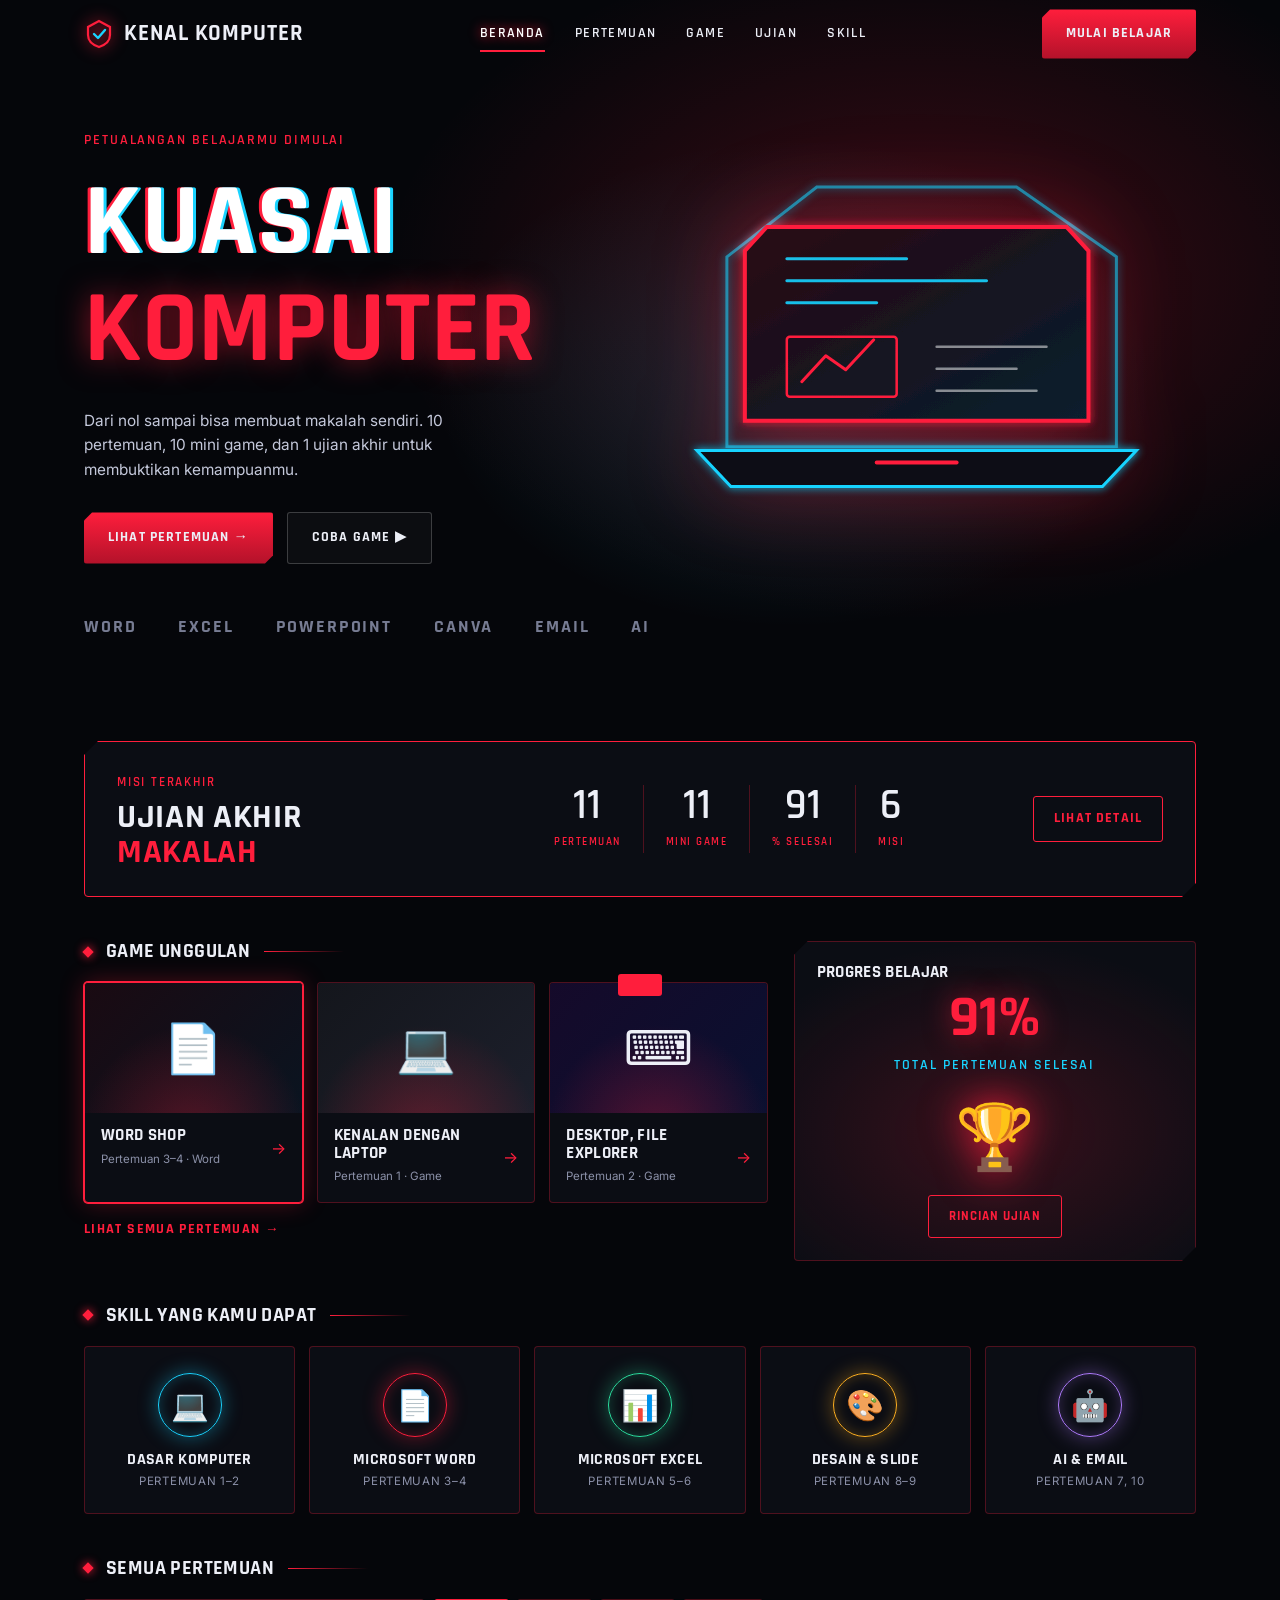
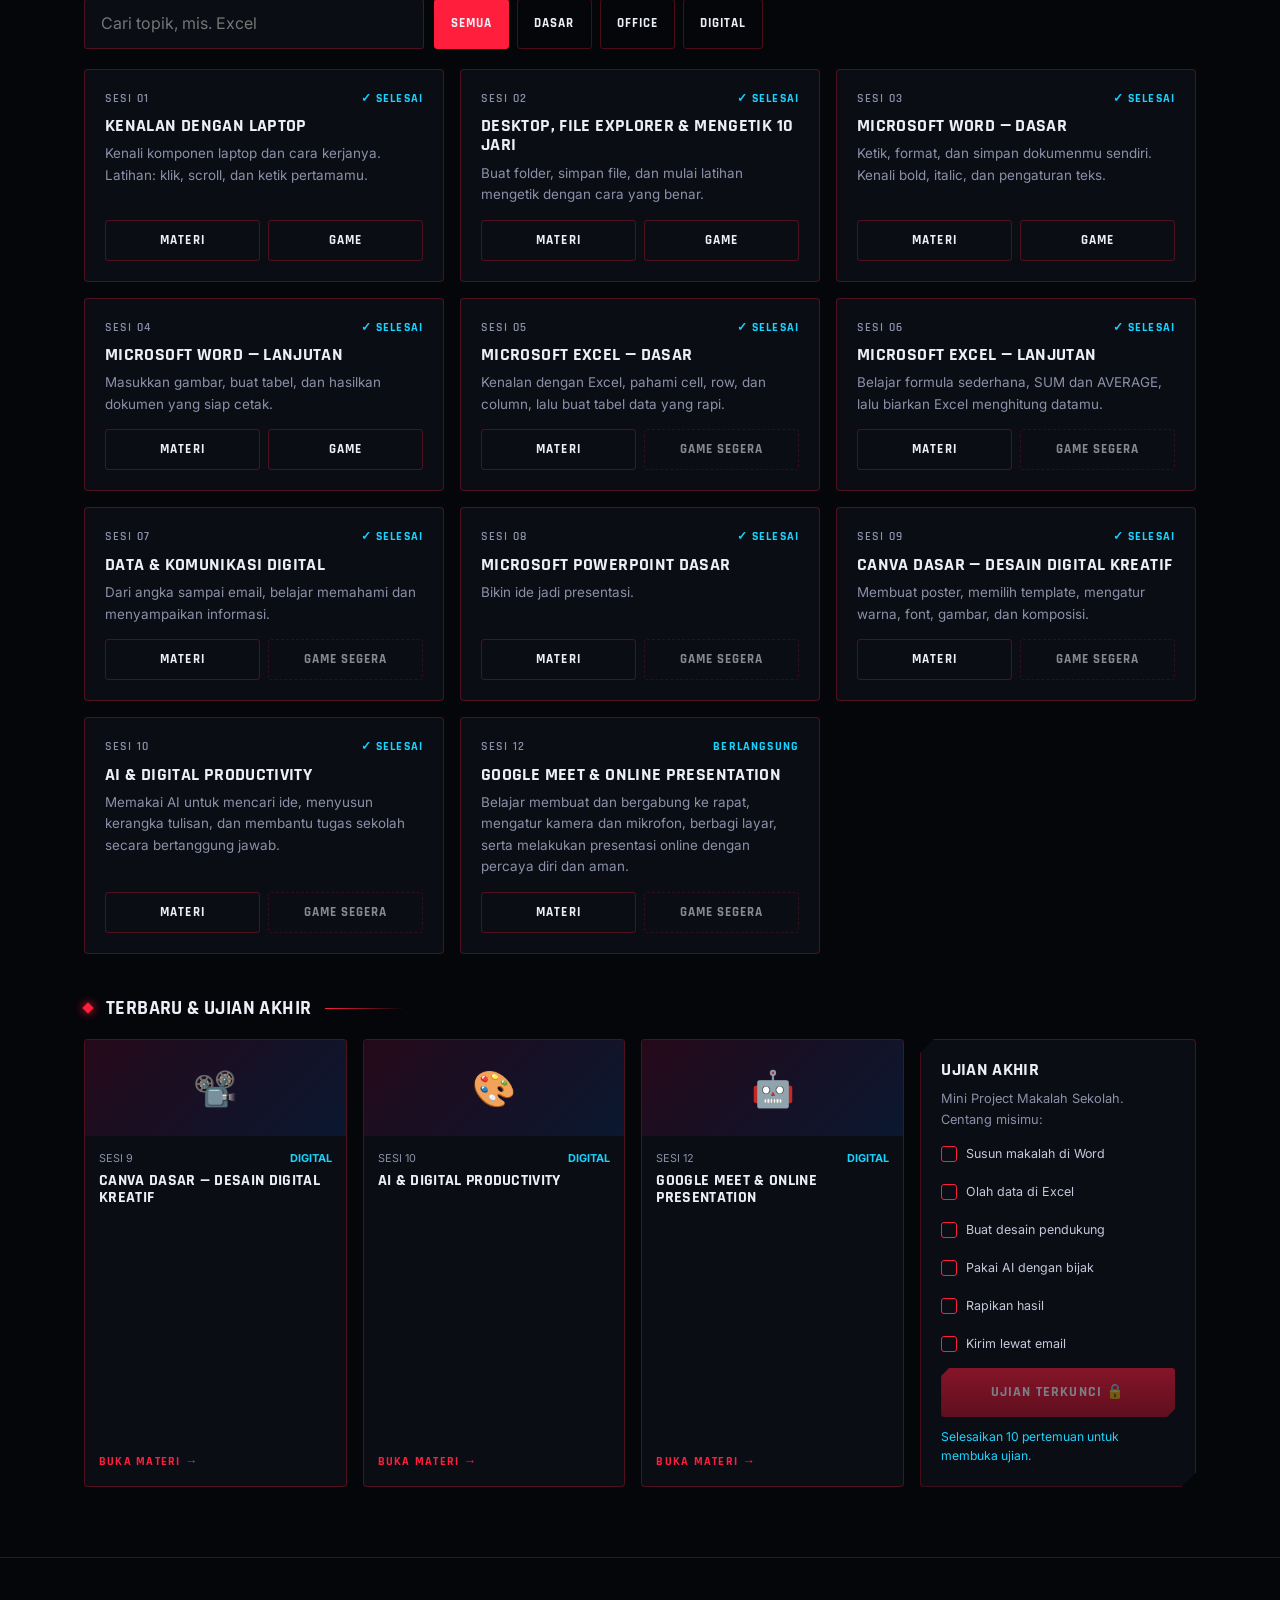
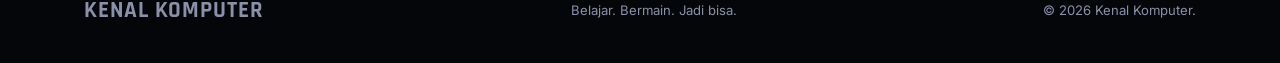
==== commit 5e052dd2: "update : pertemuan 12" ====
--- a/index.html
+++ b/index.html
@@ -1147,7 +1147,9 @@
       { n: 7, t: "Data & Komunikasi Digital", d: "Dari angka sampai email, belajar memahami dan menyampaikan informasi.", c: "Digital", mat: "pertemuan7/pertemuan7.html", game: "", s: "completed" },
       { n: 8, t: "Microsoft PowerPoint Dasar", d: "Bikin ide jadi presentasi.", c: "Office", mat: "pertemuan8/pertemuan8.html", game: "#", s: "completed" },
       { n: 9, t: "Canva Dasar — Desain Digital Kreatif", d: "Membuat poster, memilih template, mengatur warna, font, gambar, dan komposisi.", c: "Digital", mat: "pertemuan9/pertemuan9.html", game: "#", s: "completed" },
-      { n: 10, t: "AI & Digital Productivity", d: "Memakai AI untuk mencari ide, menyusun kerangka tulisan, dan membantu tugas sekolah secara bertanggung jawab.", c: "Digital", mat: "pertemuan10/pertemuan10.html", game: "#", s: "completed" }];
+      { n: 10, t: "AI & Digital Productivity", d: "Memakai AI untuk mencari ide, menyusun kerangka tulisan, dan membantu tugas sekolah secara bertanggung jawab.", c: "Digital", mat: "pertemuan10/pertemuan10.html", game: "#", s: "completed" },
+      { n: 12, t: "Google Meet & Online Presentation", d: "Belajar membuat dan bergabung ke rapat, mengatur kamera dan mikrofon, berbagi layar, serta melakukan presentasi online dengan percaya diri dan aman.", c: "Digital", mat: "pertemuan12/pertemuan12.html", game: "#", s: "current" }];
+
     const $ = id => document.getElementById(id), empty = u => !u || u.trim() === "" || u.trim() === "#";
     const esc = s => String(s).replace(/[&<>"]/g, c => ({ "&": "&amp;", "<": "&lt;", ">": "&gt;", '"': "&quot;" }[c]));
     const done = M.filter(m => m.s === "completed").length, pct = Math.round(done / M.length * 100);
@@ -1188,7 +1190,7 @@
       $("none").style.display = L.length ? "none" : "block";
       $("list").innerHTML = L.map(m => {
         const lk = (u, l, t) => empty(u) ? `<button class="mini soon" data-soon="${t}" data-n="${m.n}">${l} segera</button>` : `<a class="mini" href="${u}" target="_blank" rel="noopener noreferrer">${l}</a>`;
-        return `<article class="panel s" data-open="${m.mat}"><div class="t"><span>SESI ${String(m.n).padStart(2, "0")}</span><b>${m.s === "completed" ? "✓ SELESAI" : "TERKUNCI"}</b></div><h3>${esc(m.t)}</h3><p>${esc(m.d)}</p><div class="act">${lk(m.mat, "Materi", "mat")}${lk(m.game, "Game", "game")}</div></article>`
+        return `<article class="panel s" data-open="${m.mat}"><div class="t"><span>SESI ${String(m.n).padStart(2, "0")}</span><b>${m.s === "completed" ? "✓ SELESAI" : "BERLANGSUNG"}</b></div><h3>${esc(m.t)}</h3><p>${esc(m.d)}</p><div class="act">${lk(m.mat, "Materi", "mat")}${lk(m.game, "Game", "game")}</div></article>`
       }).join("");
     }
     $("list").onclick = e => {
